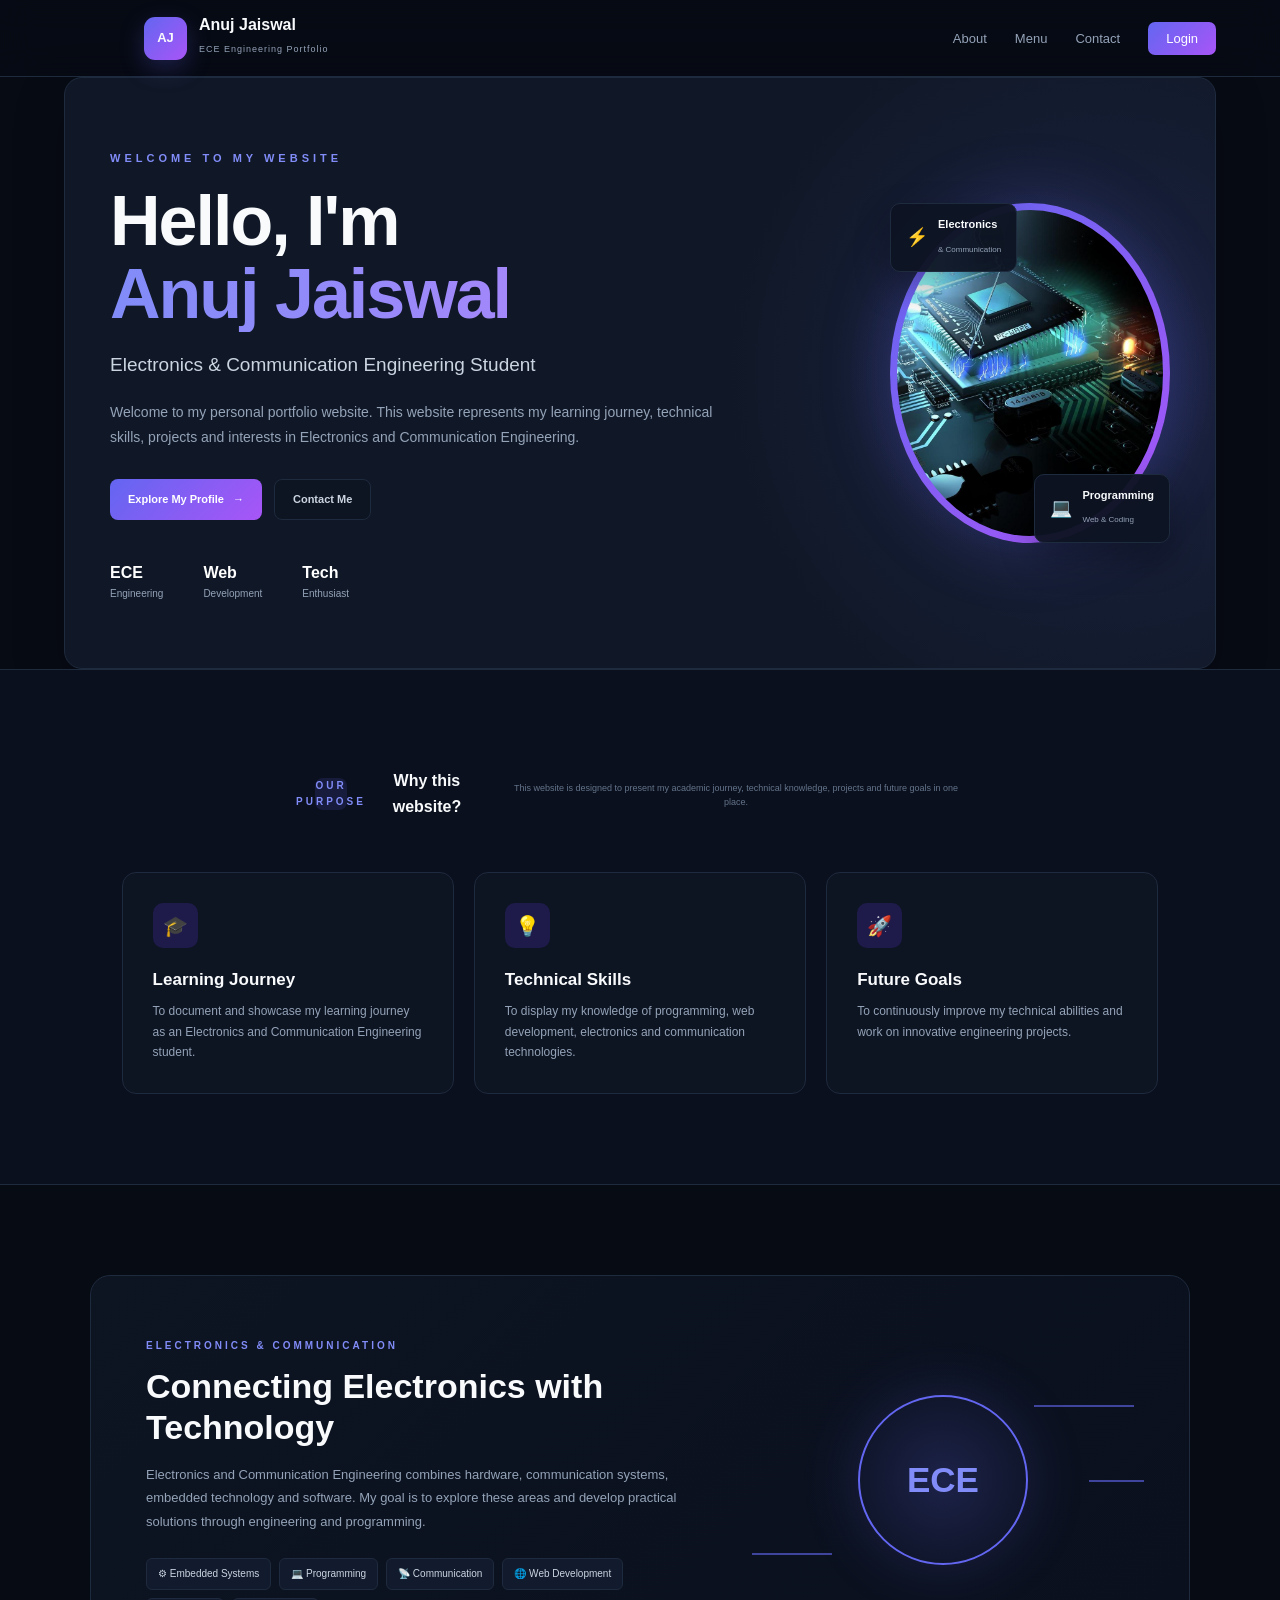
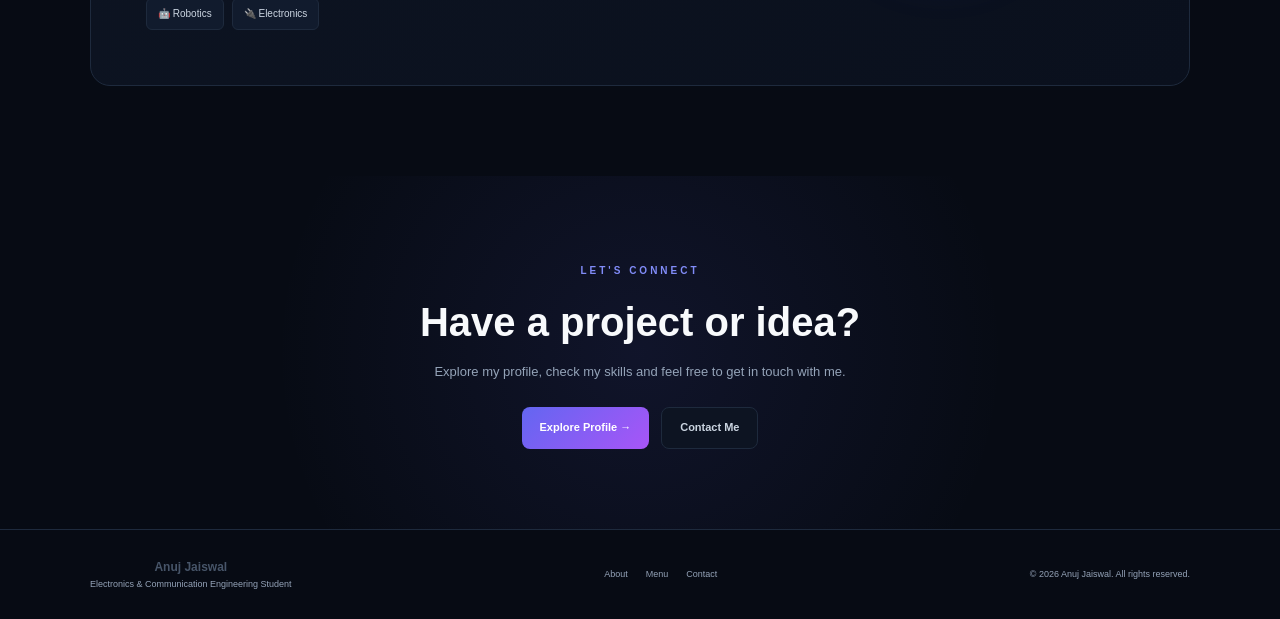
==== index.html @ 1e44d14d "adding all files" ====
<!doctype html>
<html lang="en">
  <head>
    <meta charset="UTF-8" />

    <meta name="viewport" content="width=device-width, initial-scale=1.0" />

    <meta
      name="description"
      content="Anuj Jaiswal - ECE Engineering Portfolio"
    />

    <title>Project 1 | Anuj Jaiswal</title>

    <link rel="stylesheet" href="style.css" />
  </head>

  <body>
    <!-- ================= NAVBAR ================= -->

    <header class="Header">
      <nav class="navbar">
        <!-- Website Logo -->

        <div class="brand">
          <div class="brand-logo">AJ</div>

          <div>
            <h1>Anuj Jaiswal</h1>

            <span> ECE Engineering Portfolio </span>
          </div>
        </div>

        <!-- Navigation -->

        <ul class="link">
          <li>
            <a href="about.html"> About </a>
          </li>

          <li>
            <a href="menu.html"> Menu </a>
          </li>

          <li>
            <a href="contact.html"> Contact </a>
          </li>

          <li>
            <a href="login.html" class="login-button"> Login </a>
          </li>
        </ul>

        <!-- Mobile Menu -->

        <button class="menu-toggle" id="menuToggle">☰</button>
      </nav>
    </header>

    <!-- ================= HERO SECTION ================= -->

    <main>
      <section class="hero">
        <!-- LEFT CONTENT -->

        <div class="hero-content">
          <span class="welcome"> WELCOME TO MY WEBSITE </span>

          <h2>
            Hello, I'm
            <span>Anuj Jaiswal</span>
          </h2>

          <h3>Electronics & Communication Engineering Student</h3>

          <p>
            Welcome to my personal portfolio website. This website represents my
            learning journey, technical skills, projects and interests in
            Electronics and Communication Engineering.
          </p>

          <div class="hero-buttons">
            <a href="about.html" class="primary-btn">
              Explore My Profile
              <span>→</span>
            </a>

            <a href="contact.html" class="secondary-btn"> Contact Me </a>
          </div>

          <!-- Quick Information -->

          <div class="quick-info">
            <div>
              <strong> ECE </strong>

              <span> Engineering </span>
            </div>

            <div>
              <strong> Web </strong>

              <span> Development </span>
            </div>

            <div>
              <strong> Tech </strong>

              <span> Enthusiast </span>
            </div>
          </div>
        </div>

        <!-- RIGHT IMAGE -->

        <div class="hero-image-area">
          <div class="circle-bg"></div>

          <div class="image-circle">
            <!--
                        Put your ECE image in the same folder
                        and name it:

                        ece.jpg

                        You can replace this image later.
                    -->

            <img
              src="im3.jpg"
              alt="Electronics and Communication Engineering"
            />
          </div>

          <!-- Floating ECE Card -->

          <div class="floating-card card-one">
            <span class="floating-icon"> ⚡ </span>

            <div>
              <strong> Electronics </strong>

              <small> & Communication </small>
            </div>
          </div>

          <div class="floating-card card-two">
            <span class="floating-icon"> 💻 </span>

            <div>
              <strong> Programming </strong>

              <small> Web & Coding </small>
            </div>
          </div>
        </div>
      </section>

      <!-- ================= PURPOSE ================= -->

      <section class="purpose-section">
        <div class="section-title">
          <span> OUR PURPOSE </span>

          <h2>Why this website?</h2>

          <p>
            This website is designed to present my academic journey, technical
            knowledge, projects and future goals in one place.
          </p>
        </div>

        <div class="purpose-grid">
          <div class="purpose-card">
            <div class="purpose-icon">🎓</div>

            <h3>Learning Journey</h3>

            <p>
              To document and showcase my learning journey as an Electronics and
              Communication Engineering student.
            </p>
          </div>

          <div class="purpose-card">
            <div class="purpose-icon">💡</div>

            <h3>Technical Skills</h3>

            <p>
              To display my knowledge of programming, web development,
              electronics and communication technologies.
            </p>
          </div>

          <div class="purpose-card">
            <div class="purpose-icon">🚀</div>

            <h3>Future Goals</h3>

            <p>
              To continuously improve my technical abilities and work on
              innovative engineering projects.
            </p>
          </div>
        </div>
      </section>

      <!-- ================= ECE SECTION ================= -->

      <section class="ece-section">
        <div class="ece-content">
          <span> ELECTRONICS & COMMUNICATION </span>

          <h2>Connecting Electronics with Technology</h2>

          <p>
            Electronics and Communication Engineering combines hardware,
            communication systems, embedded technology and software. My goal is
            to explore these areas and develop practical solutions through
            engineering and programming.
          </p>

          <div class="technology-list">
            <span> ⚙ Embedded Systems </span>

            <span> 💻 Programming </span>

            <span> 📡 Communication </span>

            <span> 🌐 Web Development </span>

            <span> 🤖 Robotics </span>

            <span> 🔌 Electronics </span>
          </div>
        </div>

        <div class="ece-box">
          <div class="circuit-circle">
            <span> ECE </span>
          </div>

          <div class="circuit-line line-one"></div>
          <div class="circuit-line line-two"></div>
          <div class="circuit-line line-three"></div>
        </div>
      </section>

      <!-- ================= CTA ================= -->

      <section class="cta">
        <span> LET'S CONNECT </span>

        <h2>Have a project or idea?</h2>

        <p>
          Explore my profile, check my skills and feel free to get in touch with
          me.
        </p>

        <div class="cta-buttons">
          <a href="menu.html" class="primary-btn"> Explore Profile → </a>

          <a href="contact.html" class="secondary-btn"> Contact Me </a>
        </div>
      </section>
    </main>

    <!-- ================= FOOTER ================= -->

    <footer>
      <div class="footer-content">
        <div>
          <strong> Anuj Jaiswal </strong>

          <p>Electronics & Communication Engineering Student</p>
        </div>

        <div class="footer-links">
          <a href="about.html"> About </a>

          <a href="menu.html"> Menu </a>

          <a href="contact.html"> Contact </a>
        </div>

        <p class="copyright">© 2026 Anuj Jaiswal. All rights reserved.</p>
      </div>
    </footer>

    <!-- JavaScriptgi7-->

    <script src="script.js"></script>
  </body>
</html>
---- style.css ----
/* =========================================
   RESET
========================================= */

* {
    margin: 0;
    padding: 0;
    box-sizing: border-box;
}


html {
    scroll-behavior: smooth;
}


body {

    font-family:
        "Segoe UI",
        Arial,
        sans-serif;

    background: #070b14;

    color: #f8fafc;

    line-height: 1.6;
}


/* =========================================
   VARIABLES
========================================= */

:root {

    --bg: #070b14;

    --surface: #0d1422;

    --surface-light: #111b2d;

    --border: #1e2a3d;

    --primary: #6366f1;

    --primary-light: #818cf8;

    --purple: #a855f7;

    --text: #f8fafc;

    --muted: #94a3b8;

}


/* =========================================
   NAVBAR
========================================= */

.Header {

    position: sticky;

    top: 0;

    z-index: 1000;

    background:
        rgba(7, 11, 20, 0.9);

    backdrop-filter: blur(15px);

    border-bottom:
        1px solid var(--border);
}


.navbar {

    width: min(1200px, 90%);

    height: 78px;

    margin: auto;

    display: flex;

    align-items: center;

    justify-content: space-between;
}


/* Brand */

.brand {

    display: flex;

    align-items: center;

    gap: 12px;
}


.brand-logo {

    width: 45px;

    height: 45px;

    display: flex;

    align-items: center;

    justify-content: center;

    border-radius: 12px;

    background:
        linear-gradient(
            135deg,
            var(--primary),
            var(--purple)
        );

    font-weight: 800;

    font-size: 14px;

    box-shadow:
        0 8px 25px
        rgba(99, 102, 241, 0.25);
}


.brand h1 {

    font-size: 17px;

    line-height: 1.2;
}


.brand span {

    color: var(--muted);

    font-size: 9px;

    letter-spacing: 1px;
}


/* Navigation */

.link {

    list-style: none;

    display: flex;

    align-items: center;

    gap: 28px;
}


.link a {

    text-decoration: none;

    color: var(--muted);

    font-size: 13px;

    transition: 0.25s;
}


.link a:hover {

    color: white;
}


.login-button {

    padding: 9px 18px;

    border-radius: 7px;

    color: white !important;

    background:
        linear-gradient(
            135deg,
            var(--primary),
            var(--purple)
        );
}


/* Mobile menu */

.menu-toggle {

    display: none;

    border: none;

    background: none;

    color: white;

    font-size: 25px;

    cursor: pointer;
}


/* =========================================
   HERO
========================================= */

.hero {

    width: min(1200px, 90%);

    min-height: 650px;

    margin: auto;

    display: grid;

    grid-template-columns: 1.1fr 0.9fr;

    align-items: center;

    gap: 50px;
}


.welcome {

    color: var(--primary-light);

    font-size: 11px;

    letter-spacing: 4px;

    font-weight: 700;
}


.hero h2 {

    margin-top: 15px;

    font-size:
        clamp(42px, 6vw, 70px);

    line-height: 1.05;

    letter-spacing: -2px;
}


.hero h2 span {

    display: block;

    background:
        linear-gradient(
            90deg,
            #818cf8,
            #c084fc
        );

    -webkit-background-clip: text;

    background-clip: text;

    color: transparent;
}


.hero h3 {

    margin-top: 18px;

    color: #cbd5e1;

    font-size: 19px;

    font-weight: 500;
}


.hero-content > p {

    max-width: 620px;

    margin-top: 20px;

    color: var(--muted);

    font-size: 14px;

    line-height: 1.8;
}


/* =========================================
   BUTTONS
========================================= */

.hero-buttons,
.cta-buttons {

    display: flex;

    gap: 12px;

    margin-top: 30px;
}


.primary-btn,
.secondary-btn {

    display: inline-flex;

    align-items: center;

    justify-content: center;

    gap: 10px;

    padding: 12px 20px;

    border-radius: 8px;

    text-decoration: none;

    font-size: 12px;

    font-weight: 700;

    transition: 0.25s;
}


.primary-btn {

    color: white;

    background:
        linear-gradient(
            135deg,
            var(--primary),
            var(--purple)
        );
}


.primary-btn:hover {

    transform: translateY(-3px);

    box-shadow:
        0 12px 30px
        rgba(99, 102, 241, 0.25);
}


.secondary-btn {

    color: #cbd5e1;

    border:
        1px solid var(--border);

    background: var(--surface);
}


.secondary-btn:hover {

    border-color: var(--primary);

    color: white;

    transform: translateY(-3px);
}


/* =========================================
   QUICK INFO
========================================= */

.quick-info {

    display: flex;

    gap: 40px;

    margin-top: 40px;
}


.quick-info div {

    display: flex;

    flex-direction: column;
}


.quick-info strong {

    color: white;

    font-size: 16px;
}


.quick-info span {

    color: var(--muted);

    font-size: 10px;
}


/* =========================================
   HERO IMAGE
========================================= */

.hero-image-area {

    position: relative;

    height: 500px;

    display: flex;

    justify-content: center;

    align-items: center;
}


.circle-bg {

    position: absolute;

    width: 400px;

    height: 400px;

    border-radius: 50%;

    background:
        radial-gradient(
            circle,
            rgba(99, 102, 241, 0.25),
            transparent 65%
        );
}


.image-circle {

    width: 340px;

    height: 340px;

    border-radius: 50%;

    overflow: hidden;

    position: relative;

    z-index: 2;

    padding: 7px;

    background:
        linear-gradient(
            135deg,
            var(--primary),
            var(--purple)
        );

    box-shadow:
        0 0 70px
        rgba(99, 102, 241, 0.25);
}


.image-circle img {

    width: 100%;

    height: 100%;

    object-fit: cover;

    border-radius: 50%;

    display: block;

    background: #111827;
}


/* =========================================
   FLOATING CARDS
========================================= */

.floating-card {

    position: absolute;

    z-index: 5;

    display: flex;

    align-items: center;

    gap: 10px;

    padding: 12px 15px;

    border-radius: 10px;

    background:
        rgba(13, 20, 34, 0.95);

    border:
        1px solid var(--border);

    box-shadow:
        0 15px 35px
        rgba(0, 0, 0, 0.3);
}


.floating-icon {

    font-size: 18px;
}


.floating-card strong {

    display: block;

    font-size: 11px;
}


.floating-card small {

    color: var(--muted);

    font-size: 8px;
}


.card-one {

    top: 80px;

    left: 0;
}


.card-two {

    bottom: 80px;

    right: 0;
}


/* =========================================
   PURPOSE
========================================= */

.purpose-section {

    padding: 90px 5%;

    background:
        #0a101d;

    border-top:
        1px solid var(--border);

    border-bottom:
        1px solid var(--border);
}


.section-title {

    text-align: center;

    max-width: 650px;

    margin: auto;
}


.section-title > span {

    color: var(--primary-light);

    font-size: 10px;

    font-weight: 700;

    letter-spacing: 3px;
}


.section-title h2 {

    font-size: 36px;

    margin: 8px 0;
}


.section-title p {

    color: var(--muted);

    font-size: 13px;
}


.purpose-grid {

    width: min(1100px, 90%);

    margin: 45px auto 0;

    display: grid;

    grid-template-columns:
        repeat(3, 1fr);

    gap: 20px;
}


.purpose-card {

    padding: 30px;

    border:
        1px solid var(--border);

    border-radius: 14px;

    background: var(--surface);

    transition: 0.3s;
}


.purpose-card:hover {

    transform: translateY(-6px);

    border-color:
        rgba(99, 102, 241, 0.6);
}


.purpose-icon {

    width: 45px;

    height: 45px;

    display: flex;

    align-items: center;

    justify-content: center;

    border-radius: 10px;

    background: #1e1b4b;

    font-size: 20px;

    margin-bottom: 18px;
}


.purpose-card h3 {

    font-size: 17px;

    margin-bottom: 8px;
}


.purpose-card p {

    color: var(--muted);

    font-size: 12px;

    line-height: 1.7;
}


/* =========================================
   ECE SECTION
========================================= */

.ece-section {

    width: min(1100px, 90%);

    margin: 90px auto;

    padding: 55px;

    border:
        1px solid var(--border);

    border-radius: 20px;

    display: grid;

    grid-template-columns:
        1fr 0.7fr;

    align-items: center;

    gap: 60px;

    background:
        linear-gradient(
            135deg,
            #0d1422,
            #0a101d
        );
}


.ece-content > span {

    color: var(--primary-light);

    font-size: 10px;

    font-weight: 700;

    letter-spacing: 3px;
}


.ece-content h2 {

    margin: 10px 0 15px;

    font-size: 34px;

    line-height: 1.2;
}


.ece-content p {

    color: var(--muted);

    font-size: 13px;

    line-height: 1.8;
}


.technology-list {

    display: flex;

    flex-wrap: wrap;

    gap: 8px;

    margin-top: 25px;
}


.technology-list span {

    padding: 7px 11px;

    border-radius: 6px;

    background: #111b2d;

    border:
        1px solid var(--border);

    color: #cbd5e1;

    font-size: 10px;
}


/* ECE circuit */

.ece-box {

    height: 280px;

    position: relative;

    display: flex;

    justify-content: center;

    align-items: center;
}


.circuit-circle {

    width: 170px;

    height: 170px;

    border-radius: 50%;

    display: flex;

    align-items: center;

    justify-content: center;

    border:
        2px solid var(--primary);

    background:
        radial-gradient(
            circle,
            rgba(99, 102, 241, 0.2),
            #0b1120
        );

    box-shadow:
        0 0 60px
        rgba(99, 102, 241, 0.2);

    font-size: 35px;

    font-weight: 800;

    color: var(--primary-light);
}


.circuit-line {

    position: absolute;

    height: 2px;

    background: var(--primary);

    opacity: 0.6;
}


.line-one {

    width: 100px;

    top: 65px;

    right: 0;
}


.line-two {

    width: 80px;

    bottom: 65px;

    left: 0;
}


.line-three {

    width: 55px;

    top: 50%;

    right: -10px;
}


/* =========================================
   CTA
========================================= */

.cta {

    text-align: center;

    padding: 80px 20px;

    background:
        radial-gradient(
            circle,
            rgba(99, 102, 241, 0.1),
            transparent 55%
        );
}


.cta > span {

    color: var(--primary-light);

    font-size: 10px;

    letter-spacing: 3px;

    font-weight: 700;
}


.cta h2 {

    font-size: 40px;

    margin: 8px 0;
}


.cta p {

    color: var(--muted);

    font-size: 13px;
}


.cta-buttons {

    justify-content: center;
}


/* =========================================
   FOOTER
========================================= */

footer {

    border-top:
        1px solid var(--border);

    padding: 30px 0;
}


.footer-content {

    width: min(1200px, 90%);

    margin: auto;

    display: flex;

    justify-content: space-between;

    align-items: center;

    gap: 20px;
}


.footer-content strong {

    font-size: 13px;
}


.footer-content p {

    color: var(--muted);

    font-size: 9px;
}


.footer-links {

    display: flex;

    gap: 18px;
}


.footer-links a {

    color: var(--muted);

    text-decoration: none;

    font-size: 10px;
}


.footer-links a:hover {

    color: white;
}


.copyright {

    text-align: right;
}


/* =========================================
   RESPONSIVE
========================================= */

@media (max-width: 850px) {

    .link {

        display: none;

        position: absolute;

        top: 78px;

        left: 0;

        width: 100%;

        padding: 25px;

        flex-direction: column;

        background: #0b1120;

        border-bottom:
            1px solid var(--border);
    }


    .link.show {

        display: flex;
    }


    .menu-toggle {

        display: block;
    }


    .hero {

        grid-template-columns: 1fr;

        padding: 70px 0;

        text-align: center;
    }


    .hero-content > p {

        margin-left: auto;

        margin-right: auto;
    }


    .hero-buttons,
    .quick-info {

        justify-content: center;
    }


    .hero-image-area {

        height: 400px;
    }


    .purpose-grid {

        grid-template-columns: 1fr;
    }


    .ece-section {

        grid-template-columns: 1fr;

        padding: 35px;

        text-align: center;
    }


    .technology-list {

        justify-content: center;
    }


    .footer-content {

        flex-direction: column;

        text-align: center;
    }


    .copyright {

        text-align: center;
    }

}


@media (max-width: 500px) {

    .navbar {

        width: 92%;
    }


    .brand-text {

        display: none;
    }


    .hero h2 {

        font-size: 42px;
    }


    .hero h3 {

        font-size: 16px;
    }


    .hero-buttons {

        flex-direction: column;
    }


    .quick-info {

        gap: 20px;
    }


    .image-circle {

        width: 280px;

        height: 280px;
    }


    .circle-bg {

        width: 320px;

        height: 320px;
    }


    .floating-card {

        transform: scale(0.85);
    }


    .card-one {

        left: -10px;
    }


    .card-two {

        right: -10px;
    }


    .ece-section {

        padding: 25px;
    }


    .ece-content h2 {

        font-size: 28px;
    }


    .cta h2 {

        font-size: 30px;
    }

}



/* =====================================================
   ECE PROFESSIONAL LOGIN PAGE
===================================================== */


/* =====================================================
   RESET
===================================================== */

* {
    margin: 0;
    padding: 0;
    box-sizing: border-box;
}


/* =====================================================
   BODY
===================================================== */

body {

    font-family:
        "Segoe UI",
        Arial,
        sans-serif;

    min-height: 100vh;

    overflow: hidden;

    color: white;

    background:
        radial-gradient(
            circle at 15% 20%,
            rgba(0, 217, 255, 0.13),
            transparent 30%
        ),

        radial-gradient(
            circle at 85% 80%,
            rgba(99, 102, 241, 0.15),
            transparent 35%
        ),

        #050914;

}


/* =====================================================
   BACK BUTTON
===================================================== */

.back-btn {

    position: fixed;

    top: 25px;
    left: 25px;

    z-index: 9999;

    display: flex;

    align-items: center;

    gap: 8px;

    padding: 10px 16px;

    border:
        1px solid
        rgba(99, 102, 241, 0.4);

    border-radius: 10px;

    background:
        rgba(10, 17, 31, 0.88);

    backdrop-filter:
        blur(12px);

    color: #cbd5e1;

    font-size: 13px;

    font-weight: 600;

    cursor: pointer;

    box-shadow:
        0 8px 25px
        rgba(0, 0, 0, 0.3);

    transition:
        0.3s ease;

}


.back-arrow {

    font-size: 21px;

    line-height: 1;

}


.back-btn:hover {

    color: white;

    background:
        linear-gradient(
            135deg,
            #4f46e5,
            #7c3aed
        );

    border-color:
        #818cf8;

    transform:
        translateX(-4px);

    box-shadow:
        0 10px 30px
        rgba(99, 102, 241, 0.4);

}


.back-btn:active {

    transform:
        translateX(-4px)
        scale(0.94);

}


/* =====================================================
   CIRCUIT BACKGROUND
===================================================== */

.circuit {

    position: absolute;

    height: 2px;

    background:
        linear-gradient(
            90deg,
            transparent,
            #00d9ff,
            transparent
        );

    opacity: 0.45;

    animation:
        circuitGlow 3s
        infinite ease-in-out;

}


.circuit::after {

    content: "";

    position: absolute;

    width: 8px;
    height: 8px;

    right: 0;
    top: -3px;

    border-radius: 50%;

    background: #00eaff;

    box-shadow:
        0 0 10px #00eaff,
        0 0 25px #00eaff;

}


.circuit-1 {

    width: 350px;

    top: 20%;

    left: -50px;

    transform:
        rotate(20deg);

}


.circuit-2 {

    width: 300px;

    right: -40px;

    top: 30%;

    transform:
        rotate(-25deg);

}


.circuit-3 {

    width: 400px;

    bottom: 15%;

    left: -80px;

    transform:
        rotate(-15deg);

}


.circuit-4 {

    width: 250px;

    right: 5%;

    bottom: 18%;

    transform:
        rotate(25deg);

}


@keyframes circuitGlow {

    0%,
    100% {
        opacity: 0.2;
    }

    50% {
        opacity: 0.8;
    }

}


/* =====================================================
   ELECTRONIC NODES
===================================================== */

.node {

    position: absolute;

    width: 9px;
    height: 9px;

    border-radius: 50%;

    background: #00eaff;

    box-shadow:
        0 0 10px #00eaff,
        0 0 30px
        rgba(0, 234, 255, 0.7);

    animation:
        pulse 2s
        infinite alternate;

}


.node-1 {
    top: 15%;
    left: 18%;
}

.node-2 {
    top: 25%;
    right: 15%;
}

.node-3 {
    bottom: 20%;
    left: 12%;
}

.node-4 {
    bottom: 12%;
    right: 20%;
}

.node-5 {
    top: 70%;
    right: 8%;
}


@keyframes pulse {

    from {

        transform:
            scale(0.7);

        opacity: 0.4;

    }

    to {

        transform:
            scale(1.3);

        opacity: 1;

    }

}


/* =====================================================
   ELECTRONIC CHIPS
===================================================== */

.chip {

    position: absolute;

    display: flex;

    align-items: center;

    justify-content: center;

    width: 65px;
    height: 65px;

    border:
        1px solid #1d4ed8;

    background:
        linear-gradient(
            135deg,
            #111827,
            #172554
        );

    color: #60a5fa;

    font-size: 11px;

    font-weight: bold;

    border-radius: 8px;

    box-shadow:
        0 0 20px
        rgba(37, 99, 235, 0.25);

    animation:
        floatChip 5s
        infinite ease-in-out;

}


.chip::before {

    content: "";

    position: absolute;

    width: 80px;
    height: 80px;

    border:
        1px dashed
        rgba(0, 234, 255, 0.3);

    border-radius: 10px;

}


.chip-1 {

    top: 12%;
    right: 12%;

}


.chip-2 {

    bottom: 13%;
    left: 12%;

}


.chip-3 {

    top: 70%;
    left: 7%;

}


@keyframes floatChip {

    0%,
    100% {

        transform:
            translateY(0)
            rotate(0deg);

    }

    50% {

        transform:
            translateY(-12px)
            rotate(3deg);

    }

}


/* =====================================================
   LOGIN CONTAINER
===================================================== */

.login-container {

    position: relative;

    z-index: 10;

    min-height: 100vh;

    display: flex;

    justify-content: center;

    align-items: center;

    padding: 20px;

}


/* =====================================================
   LOGIN BOX
===================================================== */

.login-box {

    width: 400px;

    padding: 40px;

    border-radius: 20px;

    background:
        rgba(10, 17, 31, 0.90);

    border:
        1px solid
        rgba(99, 102, 241, 0.35);

    backdrop-filter:
        blur(18px);

    box-shadow:

        0 25px 80px
        rgba(0, 0, 0, 0.55),

        0 0 50px
        rgba(99, 102, 241, 0.08);

    animation:
        loginAppear
        0.7s ease;

}


@keyframes loginAppear {

    from {

        opacity: 0;

        transform:
            translateY(25px)
            scale(0.97);

    }

    to {

        opacity: 1;

        transform:
            translateY(0)
            scale(1);

    }

}


/* =====================================================
   ELECTRONICS ICON
===================================================== */

.electronics-icon {

    width: 65px;
    height: 65px;

    margin:
        0 auto 15px;

    display: flex;

    align-items: center;

    justify-content: center;

    border-radius: 50%;

    background:
        linear-gradient(
            135deg,
            #1e3a8a,
            #4c1d95
        );

    border:
        2px solid #6366f1;

    box-shadow:
        0 0 30px
        rgba(99, 102, 241, 0.4);

    font-size: 28px;

    animation:
        iconPulse 3s
        infinite;

}


@keyframes iconPulse {

    0%,
    100% {

        box-shadow:
            0 0 20px
            rgba(99, 102, 241, 0.3);

    }

    50% {

        box-shadow:
            0 0 40px
            rgba(0, 217, 255, 0.4);

    }

}


/* =====================================================
   HEADING
===================================================== */

.login-box h1 {

    text-align: center;

    font-size: 29px;

    margin-bottom: 8px;

    background:
        linear-gradient(
            90deg,
            #ffffff,
            #93c5fd
        );

    color: transparent;

    background-clip: text;

    -webkit-background-clip: text;

}


.subtitle {

    text-align: center;

    color: #94a3b8;

    font-size: 11px;

    margin-bottom: 30px;

}


/* =====================================================
   INPUT GROUP
===================================================== */

.input-group {

    margin-bottom: 20px;

}


.input-group label {

    display: block;

    margin-bottom: 8px;

    color: #cbd5e1;

    font-size: 11px;

    font-weight: 600;

}


/* =====================================================
   INPUT BOX
===================================================== */

.input-box {

    position: relative;

    display: flex;

    align-items: center;

}


.input-icon {

    position: absolute;

    left: 13px;

    font-size: 15px;

    z-index: 2;

    opacity: 0.8;

}


input[type="email"],
input[type="password"] {

    width: 100%;

    padding:
        13px
        42px;

    background:
        #0b1220;

    border:
        1px solid
        #263449;

    border-radius: 9px;

    color: white;

    font-size: 13px;

    outline: none;

    transition:
        0.3s;

}


input::placeholder {

    color: #64748b;

}


input[type="email"]:focus,
input[type="password"]:focus {

    border-color:
        #6366f1;

    box-shadow:

        0 0 0 3px
        rgba(99, 102, 241, 0.1),

        0 0 15px
        rgba(99, 102, 241, 0.1);

}


/* =====================================================
   PASSWORD EYE BUTTON
===================================================== */

.eye-btn {

    position: absolute;

    right: 8px;

    top: 50%;

    transform:
        translateY(-50%);

    width: 35px;
    height: 35px;

    padding: 0;

    border: none;

    background: transparent;

    color: #94a3b8;

    cursor: pointer;

    display: flex;

    align-items: center;

    justify-content: center;

    font-size: 16px;

    transition: 0.2s;

}


.eye-btn:hover {

    color: #60a5fa;

    transform:
        translateY(-50%)
        scale(1.1);

}


/* =====================================================
   OPTIONS
===================================================== */

.options {

    display: flex;

    justify-content:
        space-between;

    align-items: center;

    margin-bottom: 25px;

    font-size: 10px;

}


.remember {

    display: flex;

    align-items: center;

    gap: 6px;

    color: #94a3b8;

}


.remember input {

    accent-color:
        #6366f1;

}


.options a {

    color: #818cf8;

    text-decoration: none;

}


.options a:hover {

    color: #a5b4fc;

}


/* =====================================================
   LOGIN BUTTON
===================================================== */

.login-btn {

    width: 100%;

    padding: 13px;

    border: none;

    border-radius: 9px;

    background:
        linear-gradient(
            135deg,
            #4f46e5,
            #7c3aed
        );

    color: white;

    font-size: 14px;

    font-weight: 700;

    cursor: pointer;

    transition:
        0.3s;

    box-shadow:
        0 8px 20px
        rgba(99, 102, 241, 0.25);

}


.login-btn:hover {

    transform:
        translateY(-2px);

    box-shadow:
        0 12px 30px
        rgba(99, 102, 241, 0.4);

}


.login-arrow {

    margin-left: 8px;

    transition: 0.3s;

}


.login-btn:hover
.login-arrow {

    margin-left: 14px;

}


/* =====================================================
   MESSAGE
===================================================== */

.message {

    text-align: center;

    min-height: 18px;

    margin-top: 15px;

    font-size: 10px;

}


/* =====================================================
   SIGNUP
===================================================== */

.signup {

    text-align: center;

    margin-top: 20px;

    color: #64748b;

    font-size: 10px;

}


.signup a {

    color: #818cf8;

    text-decoration: none;

    font-weight: 600;

}


.signup a:hover {

    text-decoration: underline;

}


/* =====================================================
   FOOTER
===================================================== */

.login-footer {

    display: flex;

    justify-content: center;

    align-items: center;

    gap: 8px;

    margin-top: 25px;

    padding-top: 18px;

    border-top:
        1px solid
        #1e293b;

}


.login-footer span {

    color: #00d9ff;

}


.login-footer p {

    color: #475569;

    font-size: 8px;

    letter-spacing: 1px;

}


/* =====================================================
   MOBILE
===================================================== */

@media (max-width: 500px) {

    body {

        overflow: auto;

    }


    .login-container {

        padding: 20px;

    }


    .login-box {

        width: 100%;

        padding: 30px 25px;

    }


    .chip {

        display: none;

    }


    .back-btn {

        top: 15px;

        left: 15px;

        width: 40px;
        height: 40px;

        padding: 0;

        justify-content: center;

    }


    .back-btn span:not(.back-arrow) {

        display: none;

    }

}




/* =========================================================
   STUDENT PORTFOLIO DASHBOARD
   PROFESSIONAL CSS
========================================================= */


/* =========================================================
   RESET & VARIABLES
========================================================= */

* {
    margin: 0;
    padding: 0;
    box-sizing: border-box;
}

:root {
    --bg: #070b14;
    --sidebar: #0b1120;
    --card: #101827;
    --card-light: #151f31;
    --border: #202d42;

    --primary: #6366f1;
    --primary-light: #818cf8;
    --purple: #a855f7;

    --text: #f8fafc;
    --muted: #94a3b8;

    --success: #22c55e;
    --warning: #f59e0b;
    --danger: #ef4444;

    --shadow: 0 20px 50px rgba(0, 0, 0, 0.25);
}


/* =========================================================
   BODY
========================================================= */

html {
    scroll-behavior: smooth;
}

body {
    font-family: "Segoe UI", Arial, sans-serif;

    background:
        radial-gradient(
            circle at 80% 10%,
            rgba(99, 102, 241, 0.10),
            transparent 30%
        ),
        var(--bg);

    color: var(--text);

    min-height: 100vh;
}


/* =========================================================
   DASHBOARD
========================================================= */

.dashboard {
    display: flex;
    min-height: 100vh;
}


/* =========================================================
   SIDEBAR
========================================================= */

.sidebar {
    width: 250px;
    height: 100vh;

    position: fixed;
    left: 0;
    top: 0;

    padding: 25px 16px;

    background:
        linear-gradient(
            180deg,
            #0b1120,
            #080d18
        );

    border-right: 1px solid var(--border);

    display: flex;
    flex-direction: column;

    z-index: 1000;
}


/* =========================================================
   LOGO
========================================================= */

.logo {
    display: flex;
    align-items: center;
    gap: 12px;

    padding: 5px 8px 28px;

    border-bottom: 1px solid var(--border);
}

.logo span {
    width: 42px;
    height: 42px;

    display: flex;
    align-items: center;
    justify-content: center;

    border-radius: 11px;

    background:
        linear-gradient(
            135deg,
            var(--primary),
            var(--purple)
        );

    font-size: 13px;
    font-weight: 800;

    box-shadow:
        0 8px 25px rgba(99, 102, 241, 0.25);
}

.logo h2 {
    font-size: 15px;
}


/* =========================================================
   SIDE PROFILE
========================================================= */

.side-profile {
    text-align: center;
    padding: 25px 0;
}

.profile-image {
    width: 72px;
    height: 72px;

    margin: auto;

    display: flex;
    align-items: center;
    justify-content: center;

    border-radius: 50%;

    background:
        linear-gradient(
            135deg,
            #1e293b,
            #312e81
        );

    border: 2px solid var(--primary);

    font-size: 30px;

    box-shadow:
        0 0 30px rgba(99, 102, 241, 0.25);
}

.side-profile h3 {
    margin-top: 10px;
    font-size: 14px;
}

.side-profile p {
    color: var(--muted);
    font-size: 10px;
}


/* =========================================================
   SIDEBAR MENU
========================================================= */

.sidebar nav {
    display: flex;
    flex-direction: column;
    gap: 6px;
}

.menu-btn {
    width: 100%;

    border: 1px solid transparent;
    background: transparent;

    color: var(--muted);

    padding: 12px 13px;

    border-radius: 9px;

    display: flex;
    align-items: center;

    gap: 12px;

    text-align: left;

    cursor: pointer;

    font-size: 11px;

    transition: 0.25s;
}

.menu-btn:hover {
    color: white;

    background:
        rgba(99, 102, 241, 0.08);
}

.menu-btn.active {
    color: white;

    background:
        linear-gradient(
            90deg,
            rgba(99, 102, 241, 0.20),
            rgba(168, 85, 247, 0.08)
        );

    border-color:
        rgba(99, 102, 241, 0.25);

    box-shadow:
        inset 3px 0 0 var(--primary);
}


/* =========================================================
   SIDEBAR BOTTOM
========================================================= */

.sidebar-bottom {
    margin-top: auto;

    text-align: center;

    padding-top: 20px;

    border-top: 1px solid var(--border);
}

.sidebar-bottom p {
    color: #64748b;
    font-size: 9px;
}


/* =========================================================
   MAIN CONTENT
========================================================= */

.main-content {
    margin-left: 250px;

    width: calc(100% - 250px);

    min-height: 100vh;

    padding: 0 40px 50px;
}


/* =========================================================
   TOP BAR
========================================================= */

.topbar {
    height: 90px;

    display: flex;

    align-items: center;

    justify-content: space-between;

    border-bottom: 1px solid var(--border);

    margin-bottom: 30px;
}

.topbar h2 {
    font-size: 20px;
}

.topbar p {
    color: var(--muted);

    font-size: 10px;

    margin-top: 2px;
}

.top-profile {
    padding: 10px 15px;

    border: 1px solid var(--border);

    border-radius: 9px;

    background:
        rgba(16, 24, 39, 0.7);

    font-size: 15px;

    cursor: pointer;

    transition: 0.2s;
}

.top-profile:hover {
    border-color: var(--primary);
}


/* =========================================================
   SECTIONS
========================================================= */

.section {
    display: none;

    animation:
        sectionIn 0.45s ease;
}

.section.active {
    display: block;
}

@keyframes sectionIn {

    from {
        opacity: 0;
        transform: translateY(15px);
    }

    to {
        opacity: 1;
        transform: translateY(0);
    }
}


/* =========================================================
   HERO
========================================================= */

.hero {
    min-height: 360px;

    display: grid;

    grid-template-columns:
        1fr 280px;

    align-items: center;

    gap: 40px;

    padding: 45px;

    border: 1px solid var(--border);

    border-radius: 18px;

    background:
        radial-gradient(
            circle at 90% 50%,
            rgba(99, 102, 241, 0.14),
            transparent 35%
        ),
        var(--card);

    box-shadow: var(--shadow);

    overflow: hidden;
}

.small-title {
    color: var(--primary-light);

    font-size: 9px;

    letter-spacing: 3px;

    font-weight: 700;
}

.hero h1 {
    font-size:
        clamp(32px, 5vw, 54px);

    line-height: 1.1;

    margin: 10px 0 15px;
}

.hero h1 span {
    background:
        linear-gradient(
            90deg,
            var(--primary-light),
            #c084fc
        );

    color: transparent;

    background-clip: text;

    -webkit-background-clip: text;
}

.hero-text > p:not(.small-title) {
    max-width: 650px;

    color: var(--muted);

    font-size: 12px;

    line-height: 1.8;
}


/* =========================================================
   HERO BUTTONS
========================================================= */

.buttons {
    display: flex;

    gap: 10px;

    margin-top: 25px;
}

.buttons button {
    border: 0;

    padding: 11px 18px;

    border-radius: 8px;

    background:
        linear-gradient(
            135deg,
            var(--primary),
            var(--purple)
        );

    color: white;

    font-weight: 600;

    font-size: 10px;

    cursor: pointer;

    transition: 0.25s;
}

.buttons button:hover {
    transform: translateY(-3px);

    box-shadow:
        0 12px 25px
        rgba(99, 102, 241, 0.25);
}

.buttons .outline {
    background: transparent;

    border: 1px solid var(--border);

    color: var(--muted);
}

.buttons .outline:hover {
    color: white;

    border-color: var(--primary);
}


/* =========================================================
   HERO IMAGE
========================================================= */

.hero-image {
    width: 220px;
    height: 220px;

    border-radius: 50%;

    display: flex;

    align-items: center;

    justify-content: center;

    margin: auto;

    font-size: 75px;

    background:
        radial-gradient(
            circle,
            #252d67,
            #111827
        );

    border: 2px solid var(--primary);

    box-shadow:
        0 0 70px
        rgba(99, 102, 241, 0.22);

    animation:
        floating 4s ease-in-out infinite;
}

@keyframes floating {

    0%,
    100% {
        transform: translateY(0);
    }

    50% {
        transform: translateY(-10px);
    }
}


/* =========================================================
   STATS
========================================================= */

.stats {
    display: grid;

    grid-template-columns:
        repeat(4, 1fr);

    gap: 15px;

    margin-top: 20px;
}

.stat-card {
    padding: 22px;

    border: 1px solid var(--border);

    border-radius: 13px;

    background: var(--card);

    transition: 0.3s;
}

.stat-card:hover {
    transform: translateY(-5px);

    border-color:
        rgba(99, 102, 241, 0.5);

    box-shadow: var(--shadow);
}

.stat-icon {
    font-size: 20px;
}

.stat-card h2 {
    font-size: 18px;

    margin-top: 10px;
}

.stat-card p {
    color: var(--muted);

    font-size: 9px;
}


/* =========================================================
   INFORMATION CARDS
========================================================= */

.info-grid {
    display: grid;

    grid-template-columns:
        1.4fr 1fr;

    gap: 18px;

    margin-top: 20px;
}

.info-card {
    padding: 27px;

    background: var(--card);

    border: 1px solid var(--border);

    border-radius: 13px;
}

.info-card h2 {
    font-size: 17px;

    margin-bottom: 12px;
}

.info-card p {
    color: var(--muted);

    font-size: 11px;

    line-height: 1.8;

    margin-bottom: 12px;
}

.interest-list {
    list-style: none;

    display: grid;

    grid-template-columns:
        1fr 1fr;

    gap: 10px;
}

.interest-list li {
    padding: 9px;

    border-radius: 7px;

    background: var(--card-light);

    color: #cbd5e1;

    font-size: 10px;
}


/* =========================================================
   SECTION HEADING
========================================================= */

.section-heading {
    margin-bottom: 30px;
}

.section-heading p {
    color: var(--primary-light);

    font-size: 9px;

    letter-spacing: 3px;

    font-weight: 700;
}

.section-heading h1 {
    font-size: 35px;

    margin-top: 5px;
}


/* =========================================================
   QUALIFICATION TIMELINE
========================================================= */

.timeline {
    position: relative;

    max-width: 900px;

    padding-left: 40px;
}

.timeline::before {
    content: "";

    position: absolute;

    left: 11px;

    top: 5px;

    bottom: 5px;

    width: 2px;

    background:
        linear-gradient(
            var(--primary),
            var(--purple)
        );
}

.timeline-item {
    position: relative;

    margin-bottom: 20px;
}

.timeline-icon {
    position: absolute;

    left: -40px;

    width: 24px;
    height: 24px;

    border-radius: 50%;

    display: flex;

    align-items: center;

    justify-content: center;

    background: var(--primary);

    font-size: 10px;

    box-shadow:
        0 0 15px
        rgba(99, 102, 241, 0.4);
}

.timeline-content {
    padding: 25px;

    border: 1px solid var(--border);

    border-radius: 13px;

    background: var(--card);

    transition: 0.3s;
}

.timeline-content:hover {
    transform: translateX(5px);

    border-color: var(--primary);
}

.timeline-content span {
    color: var(--primary-light);

    font-size: 8px;

    letter-spacing: 2px;
}

.timeline-content h2 {
    font-size: 16px;

    margin: 5px 0;
}

.timeline-content h3 {
    font-size: 11px;

    color: #cbd5e1;
}

.timeline-content p {
    color: var(--muted);

    font-size: 10px;

    margin-top: 8px;
}


/* =========================================================
   SKILLS
========================================================= */

.skills-container {
    display: grid;

    grid-template-columns:
        repeat(2, 1fr);

    gap: 15px;
}

.skill-card {
    padding: 23px;

    background: var(--card);

    border: 1px solid var(--border);

    border-radius: 12px;

    transition: 0.3s;
}

.skill-card:hover {
    transform: translateY(-4px);

    border-color:
        rgba(99, 102, 241, 0.5);
}

.skill-top {
    display: flex;

    justify-content: space-between;

    font-size: 11px;
}

.skill-top b {
    color: var(--primary-light);
}

.progress {
    height: 6px;

    background: #1e293b;

    border-radius: 10px;

    margin: 15px 0 9px;

    overflow: hidden;
}

.progress-bar {
    height: 100%;

    width: 0;

    border-radius: 10px;

    background:
        linear-gradient(
            90deg,
            var(--primary),
            var(--purple)
        );

    transition:
        width 1.3s ease;
}

.skill-card p {
    color: var(--muted);

    font-size: 9px;
}


/* =========================================================
   TOOLS
========================================================= */

.tools {
    margin-top: 25px;

    padding: 25px;

    border: 1px solid var(--border);

    border-radius: 13px;

    background: var(--card);
}

.tools h2 {
    font-size: 15px;

    margin-bottom: 15px;
}

.tool-list {
    display: flex;

    flex-wrap: wrap;

    gap: 8px;
}

.tool-list span {
    padding: 7px 12px;

    border-radius: 6px;

    background: var(--card-light);

    color: #cbd5e1;

    border: 1px solid var(--border);

    font-size: 9px;
}


/* =========================================================
   PROJECTS
========================================================= */

.project-grid {
    display: grid;

    grid-template-columns:
        repeat(2, 1fr);

    gap: 18px;
}

.project-card {
    padding: 27px;

    border: 1px solid var(--border);

    border-radius: 14px;

    background: var(--card);

    transition: 0.3s;

    position: relative;

    overflow: hidden;
}

.project-card::before {
    content: "";

    position: absolute;

    width: 100px;
    height: 100px;

    right: -50px;
    top: -50px;

    border-radius: 50%;

    background:
        rgba(99, 102, 241, 0.08);
}

.project-card:hover {
    transform: translateY(-6px);

    border-color: var(--primary);

    box-shadow: var(--shadow);
}

.project-icon {
    font-size: 25px;

    margin-bottom: 15px;
}

.project-card h2 {
    font-size: 16px;
}

.project-card p {
    color: var(--muted);

    font-size: 10px;

    line-height: 1.7;

    margin: 8px 0 15px;
}

.tags {
    display: flex;

    flex-wrap: wrap;

    gap: 6px;
}

.tags span {
    padding: 5px 8px;

    border-radius: 5px;

    background: #1e1b4b;

    color: var(--primary-light);

    font-size: 8px;
}


/* =========================================================
   PROFILE
========================================================= */

.profile-details {
    display: grid;

    grid-template-columns:
        280px 1fr;

    gap: 20px;
}

.profile-big {
    padding: 35px;

    text-align: center;

    border: 1px solid var(--border);

    border-radius: 14px;

    background: var(--card);
}

.big-avatar {
    width: 110px;
    height: 110px;

    margin: auto;

    border-radius: 50%;

    display: flex;

    align-items: center;

    justify-content: center;

    font-size: 50px;

    background:
        linear-gradient(
            135deg,
            #1e293b,
            #312e81
        );

    border: 2px solid var(--primary);
}

.profile-big h2 {
    margin-top: 15px;
}

.profile-big p {
    color: var(--muted);

    font-size: 10px;
}

.details {
    display: grid;

    grid-template-columns:
        1fr 1fr;

    gap: 12px;
}

.detail {
    padding: 20px;

    background: var(--card);

    border: 1px solid var(--border);

    border-radius: 11px;
}

.detail span {
    display: block;

    color: var(--muted);

    font-size: 9px;

    margin-bottom: 6px;
}

.detail b {
    font-size: 11px;

    color: #e2e8f0;
}


/* =========================================================
   SETTINGS
========================================================= */

.settings-box {
    max-width: 850px;

    background: var(--card);

    border: 1px solid var(--border);

    border-radius: 14px;

    padding: 10px 25px;
}

.setting-item {
    min-height: 90px;

    display: flex;

    align-items: center;

    justify-content: space-between;

    border-bottom: 1px solid var(--border);
}

.setting-item h3 {
    font-size: 12px;
}

.setting-item p {
    color: var(--muted);

    font-size: 9px;

    margin-top: 3px;
}


/* =========================================================
   SETTINGS SWITCH
========================================================= */

.switch {
    position: relative;

    width: 42px;
    height: 22px;
}

.switch input {
    display: none;
}

.slider {
    position: absolute;

    inset: 0;

    cursor: pointer;

    border-radius: 30px;

    background: #334155;

    transition: 0.3s;
}

.slider::before {
    content: "";

    position: absolute;

    width: 16px;
    height: 16px;

    left: 3px;
    top: 3px;

    border-radius: 50%;

    background: white;

    transition: 0.3s;
}

.switch input:checked + .slider {
    background: var(--primary);
}

.switch input:checked + .slider::before {
    transform: translateX(20px);
}


/* =========================================================
   SAVE SETTINGS BUTTON
========================================================= */

.save-btn {
    margin: 22px 0;

    padding: 10px 18px;

    border: none;

    border-radius: 7px;

    background:
        linear-gradient(
            135deg,
            var(--primary),
            var(--purple)
        );

    color: white;

    font-size: 10px;

    cursor: pointer;

    transition: 0.25s;
}

.save-btn:hover {
    transform: translateY(-2px);

    box-shadow:
        0 8px 20px
        rgba(99, 102, 241, 0.3);
}

#message {
    display: inline-block;

    margin-left: 10px;

    color: var(--success);

    font-size: 10px;
}


/* =========================================================
   BACK BUTTON - FIXED POSITION
========================================================= */

.back-btn {
    position: fixed;

    /*
       Sidebar width = 250px
       Button is placed just beside sidebar
    */
    left: 185px;
    top: 28px;

    width: 42px;
    height: 42px;

    display: flex;

    align-items: center;

    justify-content: center;

    border: 1px solid var(--border);

    border-radius: 10px;

    background:
        rgba(16, 24, 39, 0.95);

    backdrop-filter: blur(10px);

    color: white;

    font-size: 21px;

    font-weight: bold;

    cursor: pointer;

    z-index: 2000;

    box-shadow:
        0 8px 25px
        rgba(0, 0, 0, 0.30);

    transition:
        background 0.3s ease,
        border-color 0.3s ease,
        transform 0.3s ease,
        box-shadow 0.3s ease;
}


/* Back button hover */

.back-btn:hover {
    background: var(--primary);

    border-color:
        var(--primary-light);

    transform: translateX(-4px);

    box-shadow:
        0 10px 30px
        rgba(99, 102, 241, 0.35);
}


/* Back button click */

.back-btn:active {
    transform: scale(0.90);
}


/* =========================================================
   TABLET
========================================================= */

@media (max-width: 1000px) {

    .stats {
        grid-template-columns:
            repeat(2, 1fr);
    }

    .hero {
        grid-template-columns: 1fr;
    }

    .hero-image {
        width: 170px;
        height: 170px;

        font-size: 55px;
    }

    .info-grid {
        grid-template-columns: 1fr;
    }

    .profile-details {
        grid-template-columns: 1fr;
    }

    .back-btn {
        left: 265px;
        top: 22px;
    }
}


/* =========================================================
   MOBILE
========================================================= */

@media (max-width: 750px) {

    .sidebar {
        width: 70px;

        padding: 20px 10px;
    }

    .logo {
        justify-content: center;
    }

    .logo h2,
    .side-profile h3,
    .side-profile p,
    .menu-btn span,
    .sidebar-bottom {
        display: none;
    }

    .profile-image {
        width: 45px;
        height: 45px;

        font-size: 20px;
    }

    .menu-btn {
        justify-content: center;

        font-size: 17px;
    }

    .main-content {
        margin-left: 70px;

        width:
            calc(100% - 70px);

        padding:
            0 20px 40px;
    }

    /* Back button moves beside mobile sidebar */

    .back-btn {
        left: 82px;
        top: 18px;

        width: 38px;
        height: 38px;

        font-size: 19px;
    }

    .hero {
        padding: 30px;
    }

    .skills-container,
    .project-grid {
        grid-template-columns: 1fr;
    }

    .profile-details {
        grid-template-columns: 1fr;
    }

    .details {
        grid-template-columns: 1fr;
    }
}


/* =========================================================
   SMALL MOBILE
========================================================= */

@media (max-width: 500px) {

    .main-content {
        padding:
            0 12px 30px;
    }

    .topbar {
        height: 75px;
    }

    .topbar h2 {
        font-size: 16px;
    }

    .hero {
        padding: 25px;
    }

    .hero h1 {
        font-size: 34px;
    }

    .buttons {
        flex-direction: column;
    }

    .buttons button {
        width: 100%;
    }

    .stats {
        grid-template-columns: 1fr;
    }

    .interest-list {
        grid-template-columns: 1fr;
    }

    .section-heading h1 {
        font-size: 28px;
    }

    /* Final mobile back button position */

    .back-btn {
        left: 78px;
        top: 15px;

        width: 36px;
        height: 36px;

        font-size: 18px;
    }
}


/* =========================================
   RESET
========================================= */

* {
    margin: 0;
    padding: 0;
    box-sizing: border-box;
}


/* =========================================
   BODY
========================================= */

body {
    font-family:
        "Segoe UI",
        Arial,
        sans-serif;

    background:
        radial-gradient(
            circle at top left,
            #1e293b,
            #0b1120 45%
        );

    color: #e5e7eb;

    min-height: 100vh;
}


/* =========================================
   HEADER
========================================= */

.header {
    height: 85px;

    padding: 0 7%;

    display: flex;

    align-items: center;

    gap: 15px;

    border-bottom: 1px solid #1e293b;

    background: rgba(11, 17, 32, 0.85);
}


.logo {
    width: 48px;
    height: 48px;

    display: flex;

    justify-content: center;
    align-items: center;

    background:
        linear-gradient(
            135deg,
            #6366f1,
            #8b5cf6
        );

    border-radius: 12px;

    color: white;

    font-size: 17px;

    font-weight: 700;

    box-shadow:
        0 8px 25px rgba(99, 102, 241, 0.25);
}


.header h2 {
    color: white;

    font-size: 18px;
}


.header p {
    color: #64748b;

    font-size: 12px;

    margin-top: 3px;
}


/* =========================================
   MAIN CONTAINER
========================================= */

.contact-container {
    width: min(1200px, 90%);

    margin: 70px auto;

    display: grid;

    grid-template-columns:
        1fr 1fr;

    gap: 70px;

    align-items: start;
}


/* =========================================
   LEFT SECTION
========================================= */

.section-label {
    color: #818cf8;

    font-size: 12px;

    font-weight: 700;

    letter-spacing: 3px;

    margin-bottom: 18px;
}


.contact-info h1 {
    font-size: clamp(38px, 5vw, 60px);

    line-height: 1.05;

    color: white;

    margin-bottom: 25px;
}


.contact-info h1 span {
    display: block;

    background:
        linear-gradient(
            90deg,
            #818cf8,
            #c084fc
        );

    -webkit-background-clip: text;

    background-clip: text;

    color: transparent;
}


.intro {
    max-width: 540px;

    color: #94a3b8;

    line-height: 1.8;

    font-size: 15px;

    margin-bottom: 35px;
}


/* =========================================
   INFORMATION CARDS
========================================= */

.info-card {
    display: flex;

    align-items: center;

    gap: 18px;

    padding: 20px;

    margin-bottom: 14px;

    text-decoration: none;

    color: inherit;

    background:
        rgba(15, 23, 42, 0.7);

    border: 1px solid #263247;

    border-radius: 14px;

    transition:
        transform 0.25s ease,
        border-color 0.25s ease,
        background 0.25s ease;
}


.info-card:hover {
    transform: translateX(6px);

    border-color: #6366f1;

    background: #111b31;
}


.icon {
    min-width: 48px;

    width: 48px;

    height: 48px;

    display: flex;

    justify-content: center;

    align-items: center;

    border-radius: 12px;

    background: #1e1b4b;

    font-size: 20px;
}


.info-card > div:nth-child(2) {
    flex: 1;
}


.info-card span {
    color: #6366f1;

    font-size: 10px;

    font-weight: 700;

    letter-spacing: 2px;
}


.info-card h3 {
    color: #f8fafc;

    font-size: 15px;

    margin: 5px 0;
}


.info-card p {
    color: #64748b;

    font-size: 12px;

    line-height: 1.6;
}


.info-card strong {
    color: #64748b;

    font-size: 20px;

    transition: 0.2s;
}


.info-card:hover strong {
    color: #818cf8;

    transform: translateX(4px);
}


.info-card small {
    color: #475569;

    font-size: 9px;

    display: block;

    margin-top: 7px;
}


/* =========================================
   AVAILABILITY
========================================= */

.availability {
    display: flex;

    gap: 12px;

    align-items: flex-start;

    margin-top: 25px;

    padding: 17px;

    border-radius: 12px;

    background: #0f201a;

    border: 1px solid #14532d;
}


.online {
    width: 9px;

    height: 9px;

    background: #22c55e;

    border-radius: 50%;

    margin-top: 5px;

    box-shadow:
        0 0 10px #22c55e;
}


.availability strong {
    color: #86efac;

    font-size: 13px;
}


.availability p {
    color: #64748b;

    font-size: 11px;

    margin-top: 5px;

    line-height: 1.5;
}


/* =========================================
   FORM CONTAINER
========================================= */

.form-container {
    padding: 35px;

    background:
        rgba(15, 23, 42, 0.8);

    border: 1px solid #263247;

    border-radius: 20px;

    box-shadow:
        0 25px 60px rgba(0, 0, 0, 0.25);
}


.form-header {
    display: flex;

    gap: 15px;

    align-items: center;

    margin-bottom: 30px;
}


.form-icon {
    width: 48px;

    height: 48px;

    display: flex;

    align-items: center;

    justify-content: center;

    border-radius: 12px;

    background: #312e81;

    font-size: 20px;
}


.form-header h2 {
    color: white;

    font-size: 22px;
}


.form-header p {
    color: #64748b;

    font-size: 12px;

    margin-top: 5px;
}


/* =========================================
   INPUT GROUP
========================================= */

.input-group {
    margin-bottom: 20px;
}


.input-group label {
    display: block;

    color: #cbd5e1;

    font-size: 12px;

    font-weight: 600;

    margin-bottom: 8px;
}


.input-group input,
.input-group textarea {
    width: 100%;

    padding: 14px 15px;

    border: 1px solid #29364a;

    border-radius: 9px;

    background: #0b1120;

    color: white;

    outline: none;

    font-family: inherit;

    font-size: 13px;

    transition: 0.2s;
}


.input-group textarea {
    resize: vertical;

    min-height: 130px;
}


.input-group input::placeholder,
.input-group textarea::placeholder {
    color: #475569;
}


.input-group input:focus,
.input-group textarea:focus {
    border-color: #6366f1;

    box-shadow:
        0 0 0 3px rgba(99, 102, 241, 0.1);
}


/* Error input */

.input-error {
    border-color: #ef4444 !important;
}


/* =========================================
   MESSAGE COUNTER
========================================= */

.message-label {
    display: flex;

    justify-content: space-between;

    align-items: center;
}


.message-label label {
    margin-bottom: 8px;
}


#counter {
    color: #475569;

    font-size: 10px;

    margin-bottom: 8px;
}


/* =========================================
   ERROR MESSAGE
========================================= */

.error {
    display: block;

    min-height: 16px;

    color: #f87171;

    font-size: 11px;

    margin-top: 5px;
}


/* =========================================
   SUBMIT BUTTON
========================================= */

#submitButton {
    width: 100%;

    border: none;

    border-radius: 9px;

    padding: 14px;

    background:
        linear-gradient(
            135deg,
            #6366f1,
            #8b5cf6
        );

    color: white;

    font-size: 14px;

    font-weight: 700;

    cursor: pointer;

    display: flex;

    align-items: center;

    justify-content: center;

    gap: 10px;

    transition:
        transform 0.2s,
        box-shadow 0.2s,
        opacity 0.2s;
}


#submitButton:hover {
    transform: translateY(-2px);

    box-shadow:
        0 10px 25px rgba(99, 102, 241, 0.25);
}


#submitButton:active {
    transform: translateY(0);
}


#submitButton:disabled {
    cursor: not-allowed;

    opacity: 0.7;
}


/* =========================================
   SUCCESS MESSAGE
========================================= */

.success-message {
    display: none;

    align-items: center;

    gap: 12px;

    margin-top: 18px;

    padding: 15px;

    border-radius: 10px;

    background: #052e16;

    border: 1px solid #166534;
}


.success-message.show {
    display: flex;

    animation:
        slideIn 0.3s ease;
}


.success-message > span {
    width: 30px;

    height: 30px;

    display: flex;

    justify-content: center;

    align-items: center;

    border-radius: 50%;

    background: #166534;

    color: #86efac;
}


.success-message strong {
    color: #86efac;

    font-size: 13px;
}


.success-message p {
    color: #64748b;

    font-size: 11px;

    margin-top: 3px;
}


/* =========================================
   FOOTER
========================================= */

footer {
    text-align: center;

    padding: 25px;

    border-top: 1px solid #1e293b;

    color: #475569;

    font-size: 11px;
}


/* =========================================
   ANIMATION
========================================= */

@keyframes slideIn {

    from {
        opacity: 0;

        transform:
            translateY(-5px);
    }

    to {
        opacity: 1;

        transform:
            translateY(0);
    }
}


/* =========================================
   RESPONSIVE
========================================= */

@media (max-width: 850px) {

    .contact-container {
        grid-template-columns: 1fr;

        gap: 45px;

        margin-top: 45px;
    }

    .contact-info h1 {
        font-size: 42px;
    }

}


@media (max-width: 500px) {

    .header {
        padding: 0 5%;
    }

    .contact-container {
        width: 92%;
    }

    .form-container {
        padding: 22px;
    }

    .contact-info h1 {
        font-size: 36px;
    }

    .info-card {
        padding: 16px;
    }

}


/* ==========================================
   RESET
========================================== */

* {
    margin: 0;
    padding: 0;
    box-sizing: border-box;
}


/* ==========================================
   BODY
========================================== */

body {

    font-family:
        "Segoe UI",
        Arial,
        sans-serif;

    min-height: 100vh;

    color: #e2e8f0;

    background:
        radial-gradient(
            circle at 10% 20%,
            rgba(0, 217, 255, .12),
            transparent 30%
        ),

        radial-gradient(
            circle at 90% 80%,
            rgba(99, 102, 241, .15),
            transparent 35%
        ),

        #050914;

}


/* ==========================================
   BACK BUTTON
========================================== */

.back-btn {

    position: fixed;

    top: 20px;
    left: 20px;

    z-index: 1000;

    padding: 10px 16px;

    border:
        1px solid #334155;

    border-radius: 10px;

    color: #cbd5e1;

    background:
        rgba(15, 23, 42, .9);

    cursor: pointer;

    transition: .3s;

}


.back-btn:hover {

    background:
        linear-gradient(
            135deg,
            #4f46e5,
            #7c3aed
        );

    color: white;

    transform:
        translateX(-4px);

}


/* ==========================================
   CIRCUIT BACKGROUND
========================================== */

.circuit {

    position: fixed;

    width: 300px;

    height: 2px;

    background:
        linear-gradient(
            90deg,
            transparent,
            #00eaff,
            transparent
        );

    opacity: .5;

}


.circuit-1 {

    top: 20%;
    left: -50px;

    transform:
        rotate(20deg);

}


.circuit-2 {

    top: 45%;
    right: -60px;

    transform:
        rotate(-25deg);

}


.circuit-3 {

    bottom: 15%;
    left: -50px;

    transform:
        rotate(-15deg);

}


/* ==========================================
   ELECTRONIC NODES
========================================== */

.node {

    position: fixed;

    width: 8px;
    height: 8px;

    border-radius: 50%;

    background: #00eaff;

    box-shadow:
        0 0 12px #00eaff,
        0 0 30px #00eaff;

    animation:
        pulse 2s infinite alternate;

}


.node-1 {
    top: 15%;
    left: 15%;
}

.node-2 {
    top: 30%;
    right: 15%;
}

.node-3 {
    bottom: 15%;
    right: 20%;
}


@keyframes pulse {

    from {
        opacity: .3;
        transform: scale(.7);
    }

    to {
        opacity: 1;
        transform: scale(1.3);
    }

}


/* ==========================================
   CHIPS
========================================== */

.chip {

    position: fixed;

    display: flex;

    justify-content: center;
    align-items: center;

    width: 65px;
    height: 65px;

    border:
        1px solid #2563eb;

    border-radius: 8px;

    background: #111827;

    color: #60a5fa;

    font-size: 11px;

    font-weight: bold;

    box-shadow:
        0 0 25px
        rgba(37, 99, 235, .3);

}


.chip-1 {
    top: 12%;
    right: 10%;
}

.chip-2 {
    bottom: 15%;
    left: 10%;
}

.chip-3 {
    bottom: 30%;
    right: 5%;
}


/* ==========================================
   CONTAINER
========================================== */

.account-container {

    position: relative;

    z-index: 5;

    display: flex;

    justify-content: center;

    padding:
        90px 20px 50px;

}


/* ==========================================
   ACCOUNT BOX
========================================== */

.account-box {

    width: 760px;

    padding: 40px;

    border:
        1px solid
        rgba(99,102,241,.35);

    border-radius: 22px;

    background:
        rgba(8,15,29,.96);

    box-shadow:
        0 25px 80px
        rgba(0,0,0,.55);

    backdrop-filter:
        blur(20px);

}


/* ==========================================
   HEADER
========================================== */

.electronics-icon {

    width: 65px;
    height: 65px;

    margin:
        0 auto 15px;

    display: flex;

    justify-content: center;
    align-items: center;

    border-radius: 50%;

    background:
        linear-gradient(
            135deg,
            #1e3a8a,
            #4c1d95
        );

    border:
        2px solid #6366f1;

    font-size: 28px;

    box-shadow:
        0 0 30px
        rgba(99,102,241,.4);

}


.account-box > h1 {

    text-align: center;

    font-size: 30px;

}


.subtitle {

    text-align: center;

    color: #64748b;

    font-size: 12px;

    margin:
        8px 0 30px;

}


/* ==========================================
   PHOTO
========================================== */

.photo-section {

    display: flex;

    align-items: center;

    gap: 20px;

    padding: 20px;

    margin-bottom: 25px;

    border:
        1px solid #1e293b;

    border-radius: 14px;

    background:
        rgba(15,23,42,.5);

}


.profile-preview {

    width: 90px;
    height: 90px;

    flex-shrink: 0;

    display: flex;

    justify-content: center;
    align-items: center;

    overflow: hidden;

    border:
        2px solid #6366f1;

    border-radius: 50%;

    background: #111827;

    font-size: 35px;

}


.profile-preview img {

    width: 100%;
    height: 100%;

    display: none;

    object-fit: cover;

}


.photo-content h3 {

    font-size: 15px;

}


.photo-content p {

    margin:
        5px 0 10px;

    color: #64748b;

    font-size: 10px;

}


.upload-btn {

    display: inline-block;

    padding: 8px 13px;

    border-radius: 7px;

    background: #1e293b;

    border:
        1px solid #334155;

    color: #cbd5e1;

    font-size: 10px;

    cursor: pointer;

}


.upload-btn:hover {

    border-color: #6366f1;

    color: white;

}


/* ==========================================
   SECTIONS
========================================== */

.form-section {

    padding: 25px 0;

    border-top:
        1px solid #1e293b;

}


.section-title {

    display: flex;

    align-items: center;

    gap: 12px;

    margin-bottom: 20px;

}


.section-title > span {

    width: 32px;
    height: 32px;

    display: flex;

    justify-content: center;
    align-items: center;

    border-radius: 8px;

    background:
        rgba(99,102,241,.15);

    color: #818cf8;

    font-size: 10px;

    font-weight: bold;

}


.section-title h2 {

    font-size: 16px;

}


.section-title p {

    margin-top: 3px;

    color: #64748b;

    font-size: 9px;

}


/* ==========================================
   FORM GRID
========================================== */

.form-grid {

    display: grid;

    grid-template-columns:
        1fr 1fr;

    gap: 15px;

}


/* ==========================================
   INPUTS
========================================== */

.input-group {

    margin-bottom: 15px;

}


.input-group label {

    display: block;

    margin-bottom: 7px;

    color: #cbd5e1;

    font-size: 10px;

    font-weight: 600;

}


input,
select,
textarea {

    width: 100%;

    border:
        1px solid #263449;

    border-radius: 9px;

    outline: none;

    background: #0b1220;

    color: white;

    font-family: inherit;

    transition: .3s;

}


input,
select {

    height: 43px;

    padding: 0 13px;

}


textarea {

    min-height: 100px;

    padding: 12px;

    resize: vertical;

}


input:focus,
select:focus,
textarea:focus {

    border-color: #6366f1;

    box-shadow:
        0 0 0 3px
        rgba(99,102,241,.1);

}


/* ==========================================
   VERIFICATION ROW
========================================== */

.verification-row {

    display: grid;

    grid-template-columns:
        1fr 120px;

    gap: 10px;

    align-items: end;

}


.verify-btn {

    height: 43px;

    margin-bottom: 15px;

    border: none;

    border-radius: 8px;

    background:
        linear-gradient(
            135deg,
            #2563eb,
            #4f46e5
        );

    color: white;

    font-size: 10px;

    font-weight: 600;

    cursor: pointer;

}


.verify-btn:hover {

    transform:
        translateY(-1px);

    box-shadow:
        0 7px 20px
        rgba(37,99,235,.3);

}


.verify-btn.verified-btn {

    background:
        #15803d;

    cursor: default;

}


/* ==========================================
   VERIFIED
========================================== */

.verified {

    margin-top: -8px;

    margin-bottom: 12px;

    color: #22c55e;

    font-size: 9px;

}


.hidden {

    display: none !important;

}


/* ==========================================
   PASSWORD
========================================== */

.password-box {

    position: relative;

}


.password-box input {

    padding-right: 45px;

}


.password-box button {

    position: absolute;

    right: 7px;

    top: 5px;

    width: 33px;
    height: 33px;

    border: none;

    background: transparent;

    color: #94a3b8;

    cursor: pointer;

}


.strength {

    display: flex;

    align-items: center;

    gap: 10px;

    margin-top: 7px;

}


.strength-bar {

    width: 110px;
    height: 4px;

    overflow: hidden;

    border-radius: 5px;

    background: #1e293b;

}


.strength-bar span {

    display: block;

    width: 0%;

    height: 100%;

    transition: .3s;

}


#strengthText {

    color: #64748b;

    font-size: 8px;

}


/* ==========================================
   ADDRESS
========================================== */

.counter {

    text-align: right;

    color: #475569;

    font-size: 8px;

    margin-top: 4px;

}


/* ==========================================
   TERMS
========================================== */

.terms {

    display: flex;

    gap: 8px;

    margin:
        10px 0 20px;

    color: #94a3b8;

    font-size: 9px;

    line-height: 1.5;

}


.terms input {

    width: auto;

    height: auto;

    accent-color: #6366f1;

}


.terms a {

    color: #818cf8;

}


/* ==========================================
   CREATE BUTTON
========================================== */

.create-btn {

    width: 100%;

    padding: 14px;

    border: none;

    border-radius: 9px;

    background:
        linear-gradient(
            135deg,
            #4f46e5,
            #7c3aed
        );

    color: white;

    font-weight: 700;

    cursor: pointer;

    transition: .3s;

}


.create-btn:hover {

    transform:
        translateY(-2px);

    box-shadow:
        0 10px 30px
        rgba(99,102,241,.4);

}


.create-btn:disabled {

    opacity: .6;

    cursor: not-allowed;

}


/* ==========================================
   MESSAGE
========================================== */

.message {

    min-height: 18px;

    margin-top: 12px;

    text-align: center;

    font-size: 10px;

}


/* ==========================================
   LOGIN
========================================== */

.login-link {

    margin-top: 20px;

    text-align: center;

    color: #64748b;

    font-size: 10px;

}


.login-link a {

    color: #818cf8;

    text-decoration: none;

    font-weight: 600;

}


.footer {

    margin-top: 20px;

    padding-top: 18px;

    border-top:
        1px solid #1e293b;

    text-align: center;

    color: #475569;

    font-size: 8px;

    letter-spacing: 1px;

}


/* ==========================================
   OTP MODAL
========================================== */

.modal {

    position: fixed;

    inset: 0;

    z-index: 5000;

    display: flex;

    justify-content: center;
    align-items: center;

    padding: 20px;

    background:
        rgba(0,0,0,.75);

    backdrop-filter:
        blur(8px);

}


.otp-box {

    position: relative;

    width: 390px;

    padding: 35px 30px;

    border:
        1px solid
        rgba(99,102,241,.5);

    border-radius: 18px;

    background:
        #0b1220;

    box-shadow:
        0 25px 80px
        rgba(0,0,0,.7);

    text-align: center;

    animation:
        modalIn .3s ease;

}


@keyframes modalIn {

    from {

        opacity: 0;

        transform:
            scale(.9)
            translateY(20px);

    }

    to {

        opacity: 1;

        transform:
            scale(1)
            translateY(0);

    }

}


.close-btn {

    position: absolute;

    top: 12px;
    right: 15px;

    border: none;

    background: transparent;

    color: #64748b;

    font-size: 24px;

    cursor: pointer;

}


.otp-icon {

    width: 55px;
    height: 55px;

    margin:
        0 auto 15px;

    display: flex;

    justify-content: center;
    align-items: center;

    border-radius: 50%;

    background:
        rgba(99,102,241,.15);

    font-size: 24px;

}


.otp-box h2 {

    font-size: 22px;

}


.otp-box > p {

    margin:
        8px 0 20px;

    color: #64748b;

    font-size: 10px;

}


/* ==========================================
   OTP INPUTS
========================================== */

.otp-inputs {

    display: flex;

    justify-content: center;

    gap: 8px;

    margin-bottom: 15px;

}


.otp {

    width: 42px !important;
    height: 48px !important;

    padding: 0 !important;

    text-align: center;

    font-size: 20px;

    font-weight: bold;

    border:
        1px solid #334155;

}


.otp:focus {

    border-color:
        #6366f1;

}


/* ==========================================
   DEMO OTP
========================================== */

.demo-otp {

    color: #facc15 !important;

    font-size: 10px !important;

    margin: 10px !important;

}


/* ==========================================
   OTP BUTTON
========================================== */

.otp-submit {

    width: 100%;

    padding: 12px;

    border: none;

    border-radius: 8px;

    background:
        linear-gradient(
            135deg,
            #4f46e5,
            #7c3aed
        );

    color: white;

    font-weight: 600;

    cursor: pointer;

}


.otp-footer {

    margin-top: 15px;

    color: #64748b;

    font-size: 9px;

}


.otp-footer button {

    margin-left: 5px;

    border: none;

    background: transparent;

    color: #818cf8;

    cursor: pointer;

}


.otp-footer button:disabled {

    color: #475569;

    cursor: not-allowed;

}


.otp-message {

    min-height: 15px;

    margin-top: 10px;

    color: #ef4444 !important;

    font-size: 9px !important;

}


/* ==========================================
   RESPONSIVE
========================================== */

@media (max-width: 700px) {

    .account-box {

        width: 100%;

        padding: 28px 20px;

    }


    .form-grid {

        grid-template-columns: 1fr;

    }


    .verification-row {

        grid-template-columns: 1fr;

        gap: 0;

    }


    .verify-btn {

        width: 100%;

    }


    .chip {

        display: none;

    }

}


@media (max-width: 450px) {

    .back-btn {

        width: 40px;
        height: 40px;

        padding: 0;

        display: flex;

        justify-content: center;
        align-items: center;

    }


    .back-btn span {

        display: none;

    }


    .otp-inputs {

        gap: 5px;

    }


    .otp {

        width: 38px !important;

    }

}


/* =========================================
   RESET
========================================= */

* {
    margin: 0;
    padding: 0;
    box-sizing: border-box;
}


html {
    scroll-behavior: smooth;
}


body {

    font-family:
        "Segoe UI",
        Arial,
        sans-serif;

    background: #070b14;

    color: #f8fafc;

    line-height: 1.6;
}


/* =========================================
   VARIABLES
========================================= */

:root {

    --bg: #070b14;
    --surface: #0d1422;
    --surface2: #111b2d;
    --border: #1e2a3d;

    --primary: #6366f1;
    --primary-light: #818cf8;
    --purple: #a855f7;

    --text: #f8fafc;
    --muted: #94a3b8;

}


/* =========================================
   BACK BUTTON
========================================= */

.back-button {

    position: fixed;

    top: 18px;
    left: 18px;

    z-index: 2000;

    display: flex;

    align-items: center;

    gap: 7px;

    padding: 9px 14px;

    border: 1px solid var(--border);

    border-radius: 8px;

    background:
        rgba(13, 20, 34, 0.9);

    backdrop-filter: blur(10px);

    color: #cbd5e1;

    font-size: 11px;

    cursor: pointer;

    transition: 0.25s;
}


.back-button span:first-child {

    font-size: 18px;

    line-height: 1;
}


.back-button:hover {

    color: white;

    border-color: var(--primary);

    background: var(--primary);

    transform: translateX(-3px);

}


/* =========================================
   HEADER
========================================= */

.header {

    position: sticky;

    top: 0;

    z-index: 1000;

    background:
        rgba(7, 11, 20, 0.9);

    backdrop-filter: blur(15px);

    border-bottom:
        1px solid var(--border);
}


.navbar {

    width: min(1200px, 90%);

    height: 76px;

    margin: auto;

    display: flex;

    align-items: center;

    justify-content: space-between;
}


.brand {

    display: flex;

    align-items: center;

    gap: 12px;

    margin-left: 80px;
}


.brand-logo {

    width: 43px;

    height: 43px;

    border-radius: 11px;

    display: flex;

    align-items: center;

    justify-content: center;

    font-size: 13px;

    font-weight: 800;

    background:
        linear-gradient(
            135deg,
            var(--primary),
            var(--purple)
        );

    box-shadow:
        0 8px 25px
        rgba(99, 102, 241, .25);
}


.brand h1 {

    font-size: 16px;

    line-height: 1.1;
}


.brand small {

    color: var(--muted);

    font-size: 8px;

    letter-spacing: 1px;
}


.nav-links {

    list-style: none;

    display: flex;

    align-items: center;

    gap: 27px;
}


.nav-links a {

    color: var(--muted);

    text-decoration: none;

    font-size: 12px;

    transition: .2s;
}


.nav-links a:hover,
.nav-links a.active {

    color: var(--primary-light);
}


.login-link {

    padding: 8px 16px;

    border-radius: 7px;

    color: white !important;

    background:
        linear-gradient(
            135deg,
            var(--primary),
            var(--purple)
        );
}


.menu-toggle {

    display: none;

    border: none;

    background: none;

    color: white;

    font-size: 24px;

    cursor: pointer;
}


/* =========================================
   HERO
========================================= */

.about-hero {

    width: min(1200px, 90%);

    min-height: 650px;

    margin: auto;

    display: grid;

    grid-template-columns: 1fr .8fr;

    align-items: center;

    gap: 70px;
}


.section-label {

    color: var(--primary-light);

    font-size: 10px;

    letter-spacing: 3px;

    font-weight: 700;
}


.hero-text h2 {

    margin-top: 13px;

    font-size:
        clamp(40px, 5vw, 62px);

    line-height: 1.08;

    letter-spacing: -2px;
}


.hero-text h2 span {

    display: block;

    background:
        linear-gradient(
            90deg,
            #818cf8,
            #c084fc
        );

    color: transparent;

    background-clip: text;

    -webkit-background-clip: text;
}


.hero-text p {

    max-width: 650px;

    margin-top: 20px;

    color: var(--muted);

    font-size: 13px;

    line-height: 1.8;
}


.hero-buttons {

    display: flex;

    gap: 12px;

    margin-top: 28px;
}


.primary-btn,
.secondary-btn {

    display: inline-flex;

    align-items: center;

    justify-content: center;

    gap: 9px;

    padding: 11px 18px;

    border-radius: 8px;

    text-decoration: none;

    font-size: 11px;

    font-weight: 700;

    transition: .25s;
}


.primary-btn {

    color: white;

    background:
        linear-gradient(
            135deg,
            var(--primary),
            var(--purple)
        );
}


.primary-btn:hover {

    transform: translateY(-3px);

    box-shadow:
        0 12px 30px
        rgba(99, 102, 241, .25);
}


.secondary-btn {

    color: #cbd5e1;

    border:
        1px solid var(--border);

    background: var(--surface);
}


.secondary-btn:hover {

    color: white;

    border-color: var(--primary);

    transform: translateY(-3px);
}


/* =========================================
   ECE VISUAL
========================================= */

.about-visual {

    position: relative;

    height: 450px;

    display: flex;

    justify-content: center;

    align-items: center;
}


.visual-glow {

    position: absolute;

    width: 360px;

    height: 360px;

    border-radius: 50%;

    background:
        radial-gradient(
            circle,
            rgba(99, 102, 241, .2),
            transparent 65%
        );
}


.ece-circle {

    position: relative;

    width: 300px;

    height: 300px;

    border-radius: 50%;

    border:
        2px solid
        rgba(129, 140, 248, .8);

    background:
        radial-gradient(
            circle,
            #111b35,
            #090e1a
        );

    box-shadow:
        0 0 70px
        rgba(99, 102, 241, .25);
}


.chip {

    position: absolute;

    width: 120px;

    height: 120px;

    left: 90px;

    top: 90px;

    display: flex;

    align-items: center;

    justify-content: center;

    background:
        linear-gradient(
            135deg,
            #272e65,
            #11172e
        );

    border:
        2px solid var(--primary);

    border-radius: 15px;

    box-shadow:
        0 0 30px
        rgba(99, 102, 241, .3);
}


.chip span {

    font-size: 30px;

    font-weight: 900;

    color: var(--primary-light);
}


.circuit {

    position: absolute;

    height: 2px;

    background: var(--primary-light);

    opacity: .7;
}


.circuit::after {

    content: "";

    position: absolute;

    width: 8px;

    height: 8px;

    border-radius: 50%;

    background: var(--primary-light);

    top: -3px;

    box-shadow:
        0 0 10px var(--primary);
}


.circuit-1 {

    width: 70px;

    left: 10px;

    top: 105px;
}


.circuit-2 {

    width: 60px;

    right: 10px;

    top: 170px;
}


.circuit-3 {

    width: 70px;

    left: 40px;

    bottom: 70px;
}


.circuit-4 {

    width: 60px;

    right: 40px;

    bottom: 100px;
}


.floating-tech {

    position: absolute;

    padding: 9px 13px;

    border-radius: 8px;

    background:
        rgba(13, 20, 34, .95);

    border:
        1px solid var(--border);

    color: #cbd5e1;

    font-size: 9px;

    box-shadow:
        0 12px 30px
        rgba(0, 0, 0, .3);
}


.tech-1 {

    top: 65px;

    left: 0;
}


.tech-2 {

    right: 0;

    top: 180px;
}


.tech-3 {

    bottom: 65px;

    left: 35px;
}


/* =========================================
   SECTION HEADING
========================================= */

.section-heading {

    text-align: center;

    max-width: 650px;

    margin: auto;
}


.section-heading span {

    color: var(--primary-light);

    font-size: 9px;

    letter-spacing: 3px;

    font-weight: 700;
}


.section-heading h2 {

    margin: 6px 0;

    font-size: 34px;
}


.section-heading p {

    color: var(--muted);

    font-size: 12px;
}


/* =========================================
   INTRO
========================================= */

.intro-section {

    padding: 85px 5%;

    background: #0a101d;

    border-top:
        1px solid var(--border);

    border-bottom:
        1px solid var(--border);
}


.intro-grid {

    width: min(1100px, 90%);

    margin: 40px auto 0;

    display: grid;

    grid-template-columns:
        repeat(3, 1fr);

    gap: 18px;
}


.intro-card {

    padding: 28px;

    border:
        1px solid var(--border);

    border-radius: 14px;

    background: var(--surface);

    transition: .3s;
}


.intro-card:hover {

    transform: translateY(-6px);

    border-color:
        rgba(99, 102, 241, .6);
}


.card-icon {

    width: 45px;

    height: 45px;

    display: flex;

    align-items: center;

    justify-content: center;

    background: #1e1b4b;

    border-radius: 10px;

    font-size: 20px;

    margin-bottom: 17px;
}


.intro-card h3 {

    font-size: 16px;

    margin-bottom: 8px;
}


.intro-card p {

    color: var(--muted);

    font-size: 11px;

    line-height: 1.8;
}


/* =========================================
   EDUCATION
========================================= */

.education-section {

    width: min(1000px, 90%);

    margin: 90px auto;
}


.timeline {

    position: relative;

    margin-top: 45px;

    padding-left: 40px;
}


.timeline::before {

    content: "";

    position: absolute;

    left: 10px;

    top: 0;

    bottom: 0;

    width: 2px;

    background:
        linear-gradient(
            var(--primary),
            var(--purple)
        );
}


.timeline-item {

    position: relative;

    margin-bottom: 30px;
}


.timeline-dot {

    position: absolute;

    left: -40px;

    width: 22px;

    height: 22px;

    display: flex;

    align-items: center;

    justify-content: center;

    border-radius: 50%;

    background: var(--primary);

    color: white;

    font-size: 7px;

    font-weight: bold;

    box-shadow:
        0 0 15px
        rgba(99, 102, 241, .5);
}


.timeline-content {

    padding: 25px;

    border:
        1px solid var(--border);

    border-radius: 13px;

    background: var(--surface);
}


.timeline-content > span {

    color: var(--primary-light);

    font-size: 8px;

    letter-spacing: 2px;

    font-weight: 700;
}


.timeline-content h3 {

    font-size: 16px;

    margin: 5px 0;
}


.timeline-content p {

    color: var(--muted);

    font-size: 11px;
}


.tags {

    display: flex;

    flex-wrap: wrap;

    gap: 7px;

    margin-top: 13px;
}


.tags span {

    padding: 5px 9px;

    border-radius: 5px;

    background: var(--surface2);

    border:
        1px solid var(--border);

    color: #cbd5e1;

    font-size: 8px;
}


/* =========================================
   SKILLS
========================================= */

.skills-section {

    padding: 85px 5%;

    background: #0a101d;

    border-top:
        1px solid var(--border);

    border-bottom:
        1px solid var(--border);
}


.skills-grid {

    width: min(1000px, 90%);

    margin: 40px auto 0;

    display: grid;

    grid-template-columns:
        repeat(2, 1fr);

    gap: 18px;
}


.skill-card {

    padding: 24px;

    border:
        1px solid var(--border);

    border-radius: 13px;

    background: var(--surface);
}


.skill-top {

    display: flex;

    justify-content: space-between;

    align-items: center;

    color: var(--primary-light);

    font-size: 10px;
}


.skill-icon {

    font-size: 21px;
}


.skill-card h3 {

    font-size: 15px;

    margin: 12px 0 5px;
}


.skill-card p {

    color: var(--muted);

    font-size: 10px;
}


.progress {

    height: 5px;

    margin-top: 17px;

    border-radius: 10px;

    background: #1e293b;

    overflow: hidden;
}


.progress-bar {

    height: 100%;

    width: 0;

    border-radius: 10px;

    background:
        linear-gradient(
            90deg,
            var(--primary),
            var(--purple)
        );

    transition:
        width 1.2s ease;
}


/* =========================================
   GOALS
========================================= */

.goals-section {

    width: min(1100px, 90%);

    margin: 90px auto;

    padding: 55px;

    display: grid;

    grid-template-columns: 1fr .5fr;

    gap: 60px;

    align-items: center;

    border:
        1px solid var(--border);

    border-radius: 20px;

    background:
        linear-gradient(
            135deg,
            #0d1422,
            #090f1a
        );
}


.goals-content > span {

    color: var(--primary-light);

    font-size: 9px;

    letter-spacing: 3px;

    font-weight: 700;
}


.goals-content h2 {

    font-size: 35px;

    line-height: 1.2;

    margin: 8px 0 15px;
}


.goals-content > p {

    color: var(--muted);

    font-size: 12px;

    line-height: 1.8;
}


.goal-list {

    display: grid;

    gap: 10px;

    margin-top: 22px;
}


.goal-list div {

    color: #cbd5e1;

    font-size: 11px;
}


.goal-list span {

    color: #4ade80;

    margin-right: 8px;

    font-weight: bold;
}


.goal-box {

    height: 250px;

    display: flex;

    flex-direction: column;

    align-items: center;

    justify-content: center;

    text-align: center;

    border:
        1px solid
        rgba(99, 102, 241, .5);

    border-radius: 20px;

    background:
        radial-gradient(
            circle,
            rgba(99, 102, 241, .18),
            transparent
        );
}


.goal-number {

    font-size: 48px;

    font-weight: 900;

    color: var(--primary-light);
}


.goal-box p {

    color: var(--muted);

    font-size: 10px;
}


/* =========================================
   STATS
========================================= */

.stats-section {

    width: min(1000px, 90%);

    margin: 0 auto 90px;

    display: grid;

    grid-template-columns:
        repeat(4, 1fr);

    border:
        1px solid var(--border);

    border-radius: 14px;

    overflow: hidden;

    background: var(--surface);
}


.stat {

    padding: 25px;

    text-align: center;

    border-right:
        1px solid var(--border);
}


.stat:last-child {

    border-right: none;
}


.stat strong {

    display: block;

    color: var(--primary-light);

    font-size: 30px;
}


.stat span {

    color: var(--muted);

    font-size: 9px;
}


/* =========================================
   CTA
========================================= */

.about-cta {

    padding: 80px 20px;

    text-align: center;

    background:
        radial-gradient(
            circle,
            rgba(99, 102, 241, .1),
            transparent 60%
        );
}


.about-cta > span {

    color: var(--primary-light);

    font-size: 9px;

    letter-spacing: 3px;

    font-weight: 700;
}


.about-cta h2 {

    font-size: 38px;

    margin: 7px 0;
}


.about-cta p {

    color: var(--muted);

    font-size: 12px;
}


.cta-buttons {

    display: flex;

    justify-content: center;

    gap: 12px;

    margin-top: 25px;
}


/* =========================================
   FOOTER
========================================= */

footer {

    border-top:
        1px solid var(--border);

    padding: 28px 0;
}


.footer-content {

    width: min(1100px, 90%);

    margin: auto;

    display: flex;

    align-items: center;

    justify-content: space-between;
}


.footer-content strong {

    font-size: 12px;
}


.footer-content p {

    color: var(--muted);

    font-size: 9px;
}


.footer-links {

    display: flex;

    gap: 18px;
}


.footer-links a {

    color: var(--muted);

    text-decoration: none;

    font-size: 9px;
}


.footer-links a:hover {

    color: white;
}


/* =========================================
   RESPONSIVE
========================================= */

@media (max-width: 850px) {

    .brand {

        margin-left: 65px;
    }


    .nav-links {

        display: none;

        position: absolute;

        top: 76px;

        left: 0;

        width: 100%;

        padding: 25px;

        flex-direction: column;

        background: #0b1120;

        border-bottom:
            1px solid var(--border);
    }


    .nav-links.show {

        display: flex;
    }


    .menu-toggle {

        display: block;
    }


    .about-hero {

        grid-template-columns: 1fr;

        text-align: center;

        padding: 70px 0;
    }


    .hero-text p {

        margin-left: auto;

        margin-right: auto;
    }


    .hero-buttons {

        justify-content: center;
    }


    .about-visual {

        height: 380px;
    }


    .intro-grid {

        grid-template-columns: 1fr;
    }


    .goals-section {

        grid-template-columns: 1fr;

        padding: 35px;

        text-align: center;
    }


    .goal-list {

        text-align: left;

        width: max-content;

        max-width: 100%;

        margin-left: auto;

        margin-right: auto;
    }


    .skills-grid {

        grid-template-columns: 1fr;
    }


    .stats-section {

        grid-template-columns:
            repeat(2, 1fr);
    }


    .stat:nth-child(2) {

        border-right: none;
    }


    .stat:nth-child(-n+2) {

        border-bottom:
            1px solid var(--border);
    }


    .footer-content {

        flex-direction: column;

        gap: 15px;

        text-align: center;
    }

}


@media (max-width: 500px) {

    .back-button {

        top: 12px;

        left: 10px;

        padding: 7px 10px;
    }


    .brand {

        margin-left: 55px;
    }


    .brand h1 {

        font-size: 13px;
    }


    .brand small {

        display: none;
    }


    .hero-text h2 {

        font-size: 40px;
    }


    .hero-buttons {

        flex-direction: column;
    }


    .ece-circle {

        width: 250px;

        height: 250px;
    }


    .chip {

        width: 100px;

        height: 100px;

        left: 73px;

        top: 73px;
    }


    .chip span {

        font-size: 24px;
    }


    .floating-tech {

        font-size: 8px;
    }


    .tech-1 {

        left: -5px;
    }


    .tech-2 {

        right: -5px;
    }


    .tech-3 {

        left: 5px;
    }


    .goals-content h2 {

        font-size: 28px;
    }


    .about-cta h2 {

        font-size: 30px;
    }

}
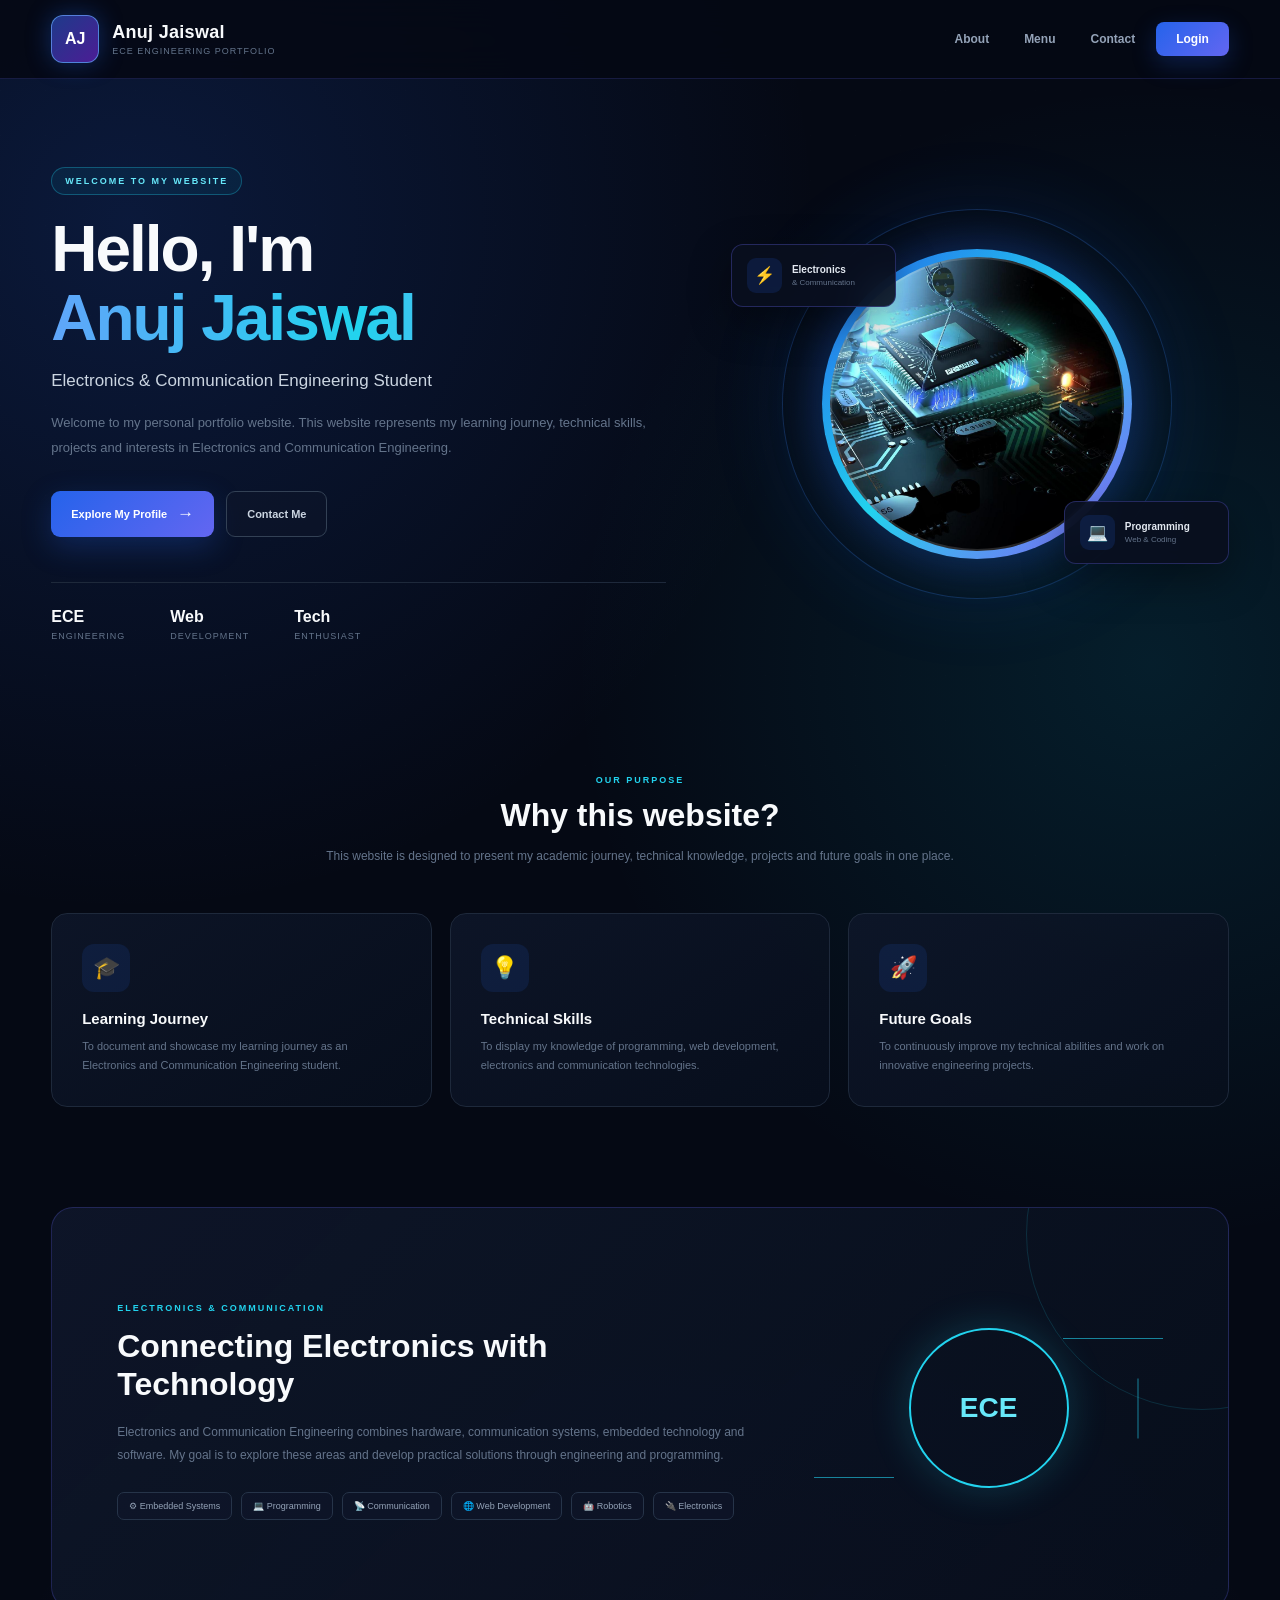
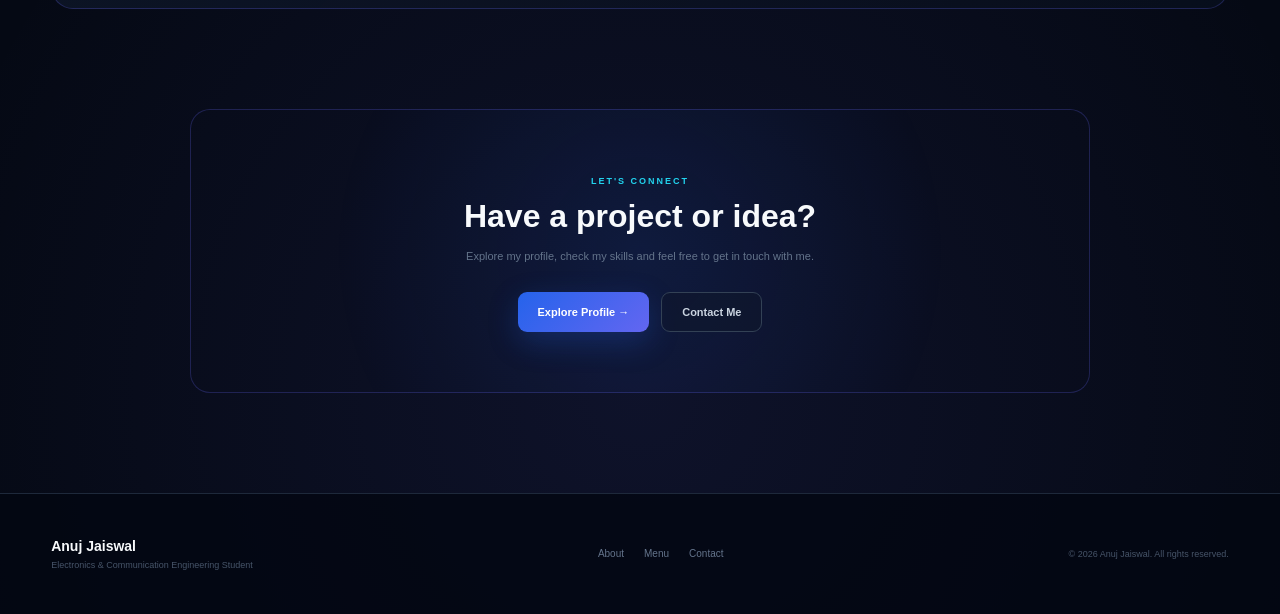
==== commit 5f8cb52e: "add images" ====
--- a/index.html
+++ b/index.html
@@ -128,8 +128,8 @@
                     -->
 
             <img
-              src="im3.jpg"
-              alt="Electronics and Communication Engineering"
+              src="pic/im3.jpg"
+              alt="My Photo"
             />
           </div>
 
--- a/style.css
+++ b/style.css
@@ -1,6 +1,12 @@
-/* =========================================
+/* =====================================================
+   ANUJ JAISWAL - ECE PORTFOLIO
+   PROFESSIONAL HOMEPAGE STYLES
+===================================================== */
+
+
+/* =====================================================
    RESET
-========================================= */
+===================================================== */
 
 * {
     margin: 0;
@@ -19,1784 +25,142 @@
     font-family:
         "Segoe UI",
         Arial,
+        Helvetica,
         sans-serif;
 
-    background: #070b14;
-
-    color: #f8fafc;
-
-    line-height: 1.6;
-}
-
-
-/* =========================================
-   VARIABLES
-========================================= */
-
-:root {
-
-    --bg: #070b14;
-
-    --surface: #0d1422;
-
-    --surface-light: #111b2d;
-
-    --border: #1e2a3d;
-
-    --primary: #6366f1;
-
-    --primary-light: #818cf8;
-
-    --purple: #a855f7;
-
-    --text: #f8fafc;
-
-    --muted: #94a3b8;
-
-}
-
-
-/* =========================================
-   NAVBAR
-========================================= */
-
-.Header {
-
-    position: sticky;
-
-    top: 0;
-
-    z-index: 1000;
-
-    background:
-        rgba(7, 11, 20, 0.9);
-
-    backdrop-filter: blur(15px);
-
-    border-bottom:
-        1px solid var(--border);
-}
-
-
-.navbar {
-
-    width: min(1200px, 90%);
-
-    height: 78px;
-
-    margin: auto;
-
-    display: flex;
-
-    align-items: center;
-
-    justify-content: space-between;
-}
-
-
-/* Brand */
-
-.brand {
-
-    display: flex;
-
-    align-items: center;
-
-    gap: 12px;
-}
-
-
-.brand-logo {
-
-    width: 45px;
-
-    height: 45px;
-
-    display: flex;
-
-    align-items: center;
-
-    justify-content: center;
-
-    border-radius: 12px;
-
-    background:
+    color: #e5e7eb;
+
+    background:
+        radial-gradient(
+            circle at 10% 10%,
+            rgba(37, 99, 235, 0.18),
+            transparent 30%
+        ),
+
+        radial-gradient(
+            circle at 90% 30%,
+            rgba(6, 182, 212, 0.12),
+            transparent 30%
+        ),
+
+        radial-gradient(
+            circle at 50% 90%,
+            rgba(99, 102, 241, 0.10),
+            transparent 35%
+        ),
+
+        #050914;
+
+    min-height: 100vh;
+
+    overflow-x: hidden;
+}
+
+
+body::before {
+
+    content: "";
+
+    position: fixed;
+
+    inset: 0;
+
+    pointer-events: none;
+
+    opacity: 0.25;
+
+    background-image:
         linear-gradient(
-            135deg,
-            var(--primary),
-            var(--purple)
-        );
-
-    font-weight: 800;
-
-    font-size: 14px;
-
-    box-shadow:
-        0 8px 25px
-        rgba(99, 102, 241, 0.25);
-}
-
-
-.brand h1 {
-
-    font-size: 17px;
-
-    line-height: 1.2;
-}
-
-
-.brand span {
-
-    color: var(--muted);
-
-    font-size: 9px;
-
-    letter-spacing: 1px;
-}
-
-
-/* Navigation */
-
-.link {
-
-    list-style: none;
-
-    display: flex;
-
-    align-items: center;
-
-    gap: 28px;
-}
-
-
-.link a {
-
-    text-decoration: none;
-
-    color: var(--muted);
-
-    font-size: 13px;
-
-    transition: 0.25s;
-}
-
-
-.link a:hover {
-
-    color: white;
-}
-
-
-.login-button {
-
-    padding: 9px 18px;
-
-    border-radius: 7px;
-
-    color: white !important;
-
-    background:
-        linear-gradient(
-            135deg,
-            var(--primary),
-            var(--purple)
-        );
-}
-
-
-/* Mobile menu */
-
-.menu-toggle {
-
-    display: none;
-
-    border: none;
-
-    background: none;
-
-    color: white;
-
-    font-size: 25px;
-
-    cursor: pointer;
-}
-
-
-/* =========================================
-   HERO
-========================================= */
-
-.hero {
-
-    width: min(1200px, 90%);
-
-    min-height: 650px;
-
-    margin: auto;
-
-    display: grid;
-
-    grid-template-columns: 1.1fr 0.9fr;
-
-    align-items: center;
-
-    gap: 50px;
-}
-
-
-.welcome {
-
-    color: var(--primary-light);
-
-    font-size: 11px;
-
-    letter-spacing: 4px;
-
-    font-weight: 700;
-}
-
-
-.hero h2 {
-
-    margin-top: 15px;
-
-    font-size:
-        clamp(42px, 6vw, 70px);
-
-    line-height: 1.05;
-
-    letter-spacing: -2px;
-}
-
-
-.hero h2 span {
-
-    display: block;
-
-    background:
+            rgba(255,255,255,0.025) 1px,
+            transparent 1px
+        ),
         linear-gradient(
             90deg,
-            #818cf8,
-            #c084fc
+            rgba(255,255,255,0.025) 1px,
+            transparent 1px
         );
 
-    -webkit-background-clip: text;
-
-    background-clip: text;
-
-    color: transparent;
-}
-
-
-.hero h3 {
-
-    margin-top: 18px;
-
-    color: #cbd5e1;
-
-    font-size: 19px;
-
-    font-weight: 500;
-}
-
-
-.hero-content > p {
-
-    max-width: 620px;
-
-    margin-top: 20px;
-
-    color: var(--muted);
-
-    font-size: 14px;
-
-    line-height: 1.8;
-}
-
-
-/* =========================================
-   BUTTONS
-========================================= */
-
-.hero-buttons,
-.cta-buttons {
+    background-size: 45px 45px;
+
+    z-index: -1;
+}
+
+
+/* =====================================================
+   HEADER / NAVBAR
+===================================================== */
+
+.Header {
+
+    position: sticky;
+
+    top: 0;
+
+    z-index: 1000;
+
+    background:
+        rgba(5, 9, 20, 0.88);
+
+    backdrop-filter:
+        blur(18px);
+
+    border-bottom:
+        1px solid
+        rgba(99, 102, 241, 0.20);
+
+}
+
+
+.navbar {
+
+    width: min(1200px, 92%);
+
+    margin: auto;
+
+    min-height: 78px;
 
     display: flex;
 
-    gap: 12px;
-
-    margin-top: 30px;
-}
-
-
-.primary-btn,
-.secondary-btn {
-
-    display: inline-flex;
+    justify-content: space-between;
 
     align-items: center;
 
+    gap: 30px;
+}
+
+
+/* =====================================================
+   BRAND
+===================================================== */
+
+.brand {
+
+    display: flex;
+
+    align-items: center;
+
+    gap: 13px;
+
+}
+
+
+.brand-logo {
+
+    width: 48px;
+
+    height: 48px;
+
+    display: flex;
+
     justify-content: center;
 
-    gap: 10px;
-
-    padding: 12px 20px;
-
-    border-radius: 8px;
-
-    text-decoration: none;
-
-    font-size: 12px;
-
-    font-weight: 700;
-
-    transition: 0.25s;
-}
-
-
-.primary-btn {
-
-    color: white;
-
-    background:
-        linear-gradient(
-            135deg,
-            var(--primary),
-            var(--purple)
-        );
-}
-
-
-.primary-btn:hover {
-
-    transform: translateY(-3px);
-
-    box-shadow:
-        0 12px 30px
-        rgba(99, 102, 241, 0.25);
-}
-
-
-.secondary-btn {
-
-    color: #cbd5e1;
-
-    border:
-        1px solid var(--border);
-
-    background: var(--surface);
-}
-
-
-.secondary-btn:hover {
-
-    border-color: var(--primary);
-
-    color: white;
-
-    transform: translateY(-3px);
-}
-
-
-/* =========================================
-   QUICK INFO
-========================================= */
-
-.quick-info {
-
-    display: flex;
-
-    gap: 40px;
-
-    margin-top: 40px;
-}
-
-
-.quick-info div {
-
-    display: flex;
-
-    flex-direction: column;
-}
-
-
-.quick-info strong {
-
-    color: white;
-
-    font-size: 16px;
-}
-
-
-.quick-info span {
-
-    color: var(--muted);
-
-    font-size: 10px;
-}
-
-
-/* =========================================
-   HERO IMAGE
-========================================= */
-
-.hero-image-area {
-
-    position: relative;
-
-    height: 500px;
-
-    display: flex;
-
-    justify-content: center;
-
     align-items: center;
-}
-
-
-.circle-bg {
-
-    position: absolute;
-
-    width: 400px;
-
-    height: 400px;
-
-    border-radius: 50%;
-
-    background:
-        radial-gradient(
-            circle,
-            rgba(99, 102, 241, 0.25),
-            transparent 65%
-        );
-}
-
-
-.image-circle {
-
-    width: 340px;
-
-    height: 340px;
-
-    border-radius: 50%;
-
-    overflow: hidden;
-
-    position: relative;
-
-    z-index: 2;
-
-    padding: 7px;
-
-    background:
-        linear-gradient(
-            135deg,
-            var(--primary),
-            var(--purple)
-        );
-
-    box-shadow:
-        0 0 70px
-        rgba(99, 102, 241, 0.25);
-}
-
-
-.image-circle img {
-
-    width: 100%;
-
-    height: 100%;
-
-    object-fit: cover;
-
-    border-radius: 50%;
-
-    display: block;
-
-    background: #111827;
-}
-
-
-/* =========================================
-   FLOATING CARDS
-========================================= */
-
-.floating-card {
-
-    position: absolute;
-
-    z-index: 5;
-
-    display: flex;
-
-    align-items: center;
-
-    gap: 10px;
-
-    padding: 12px 15px;
-
-    border-radius: 10px;
-
-    background:
-        rgba(13, 20, 34, 0.95);
-
-    border:
-        1px solid var(--border);
-
-    box-shadow:
-        0 15px 35px
-        rgba(0, 0, 0, 0.3);
-}
-
-
-.floating-icon {
-
-    font-size: 18px;
-}
-
-
-.floating-card strong {
-
-    display: block;
-
-    font-size: 11px;
-}
-
-
-.floating-card small {
-
-    color: var(--muted);
-
-    font-size: 8px;
-}
-
-
-.card-one {
-
-    top: 80px;
-
-    left: 0;
-}
-
-
-.card-two {
-
-    bottom: 80px;
-
-    right: 0;
-}
-
-
-/* =========================================
-   PURPOSE
-========================================= */
-
-.purpose-section {
-
-    padding: 90px 5%;
-
-    background:
-        #0a101d;
-
-    border-top:
-        1px solid var(--border);
-
-    border-bottom:
-        1px solid var(--border);
-}
-
-
-.section-title {
-
-    text-align: center;
-
-    max-width: 650px;
-
-    margin: auto;
-}
-
-
-.section-title > span {
-
-    color: var(--primary-light);
-
-    font-size: 10px;
-
-    font-weight: 700;
-
-    letter-spacing: 3px;
-}
-
-
-.section-title h2 {
-
-    font-size: 36px;
-
-    margin: 8px 0;
-}
-
-
-.section-title p {
-
-    color: var(--muted);
-
-    font-size: 13px;
-}
-
-
-.purpose-grid {
-
-    width: min(1100px, 90%);
-
-    margin: 45px auto 0;
-
-    display: grid;
-
-    grid-template-columns:
-        repeat(3, 1fr);
-
-    gap: 20px;
-}
-
-
-.purpose-card {
-
-    padding: 30px;
-
-    border:
-        1px solid var(--border);
-
-    border-radius: 14px;
-
-    background: var(--surface);
-
-    transition: 0.3s;
-}
-
-
-.purpose-card:hover {
-
-    transform: translateY(-6px);
-
-    border-color:
-        rgba(99, 102, 241, 0.6);
-}
-
-
-.purpose-icon {
-
-    width: 45px;
-
-    height: 45px;
-
-    display: flex;
-
-    align-items: center;
-
-    justify-content: center;
-
-    border-radius: 10px;
-
-    background: #1e1b4b;
-
-    font-size: 20px;
-
-    margin-bottom: 18px;
-}
-
-
-.purpose-card h3 {
-
-    font-size: 17px;
-
-    margin-bottom: 8px;
-}
-
-
-.purpose-card p {
-
-    color: var(--muted);
-
-    font-size: 12px;
-
-    line-height: 1.7;
-}
-
-
-/* =========================================
-   ECE SECTION
-========================================= */
-
-.ece-section {
-
-    width: min(1100px, 90%);
-
-    margin: 90px auto;
-
-    padding: 55px;
-
-    border:
-        1px solid var(--border);
-
-    border-radius: 20px;
-
-    display: grid;
-
-    grid-template-columns:
-        1fr 0.7fr;
-
-    align-items: center;
-
-    gap: 60px;
-
-    background:
-        linear-gradient(
-            135deg,
-            #0d1422,
-            #0a101d
-        );
-}
-
-
-.ece-content > span {
-
-    color: var(--primary-light);
-
-    font-size: 10px;
-
-    font-weight: 700;
-
-    letter-spacing: 3px;
-}
-
-
-.ece-content h2 {
-
-    margin: 10px 0 15px;
-
-    font-size: 34px;
-
-    line-height: 1.2;
-}
-
-
-.ece-content p {
-
-    color: var(--muted);
-
-    font-size: 13px;
-
-    line-height: 1.8;
-}
-
-
-.technology-list {
-
-    display: flex;
-
-    flex-wrap: wrap;
-
-    gap: 8px;
-
-    margin-top: 25px;
-}
-
-
-.technology-list span {
-
-    padding: 7px 11px;
-
-    border-radius: 6px;
-
-    background: #111b2d;
-
-    border:
-        1px solid var(--border);
-
-    color: #cbd5e1;
-
-    font-size: 10px;
-}
-
-
-/* ECE circuit */
-
-.ece-box {
-
-    height: 280px;
-
-    position: relative;
-
-    display: flex;
-
-    justify-content: center;
-
-    align-items: center;
-}
-
-
-.circuit-circle {
-
-    width: 170px;
-
-    height: 170px;
-
-    border-radius: 50%;
-
-    display: flex;
-
-    align-items: center;
-
-    justify-content: center;
-
-    border:
-        2px solid var(--primary);
-
-    background:
-        radial-gradient(
-            circle,
-            rgba(99, 102, 241, 0.2),
-            #0b1120
-        );
-
-    box-shadow:
-        0 0 60px
-        rgba(99, 102, 241, 0.2);
-
-    font-size: 35px;
-
-    font-weight: 800;
-
-    color: var(--primary-light);
-}
-
-
-.circuit-line {
-
-    position: absolute;
-
-    height: 2px;
-
-    background: var(--primary);
-
-    opacity: 0.6;
-}
-
-
-.line-one {
-
-    width: 100px;
-
-    top: 65px;
-
-    right: 0;
-}
-
-
-.line-two {
-
-    width: 80px;
-
-    bottom: 65px;
-
-    left: 0;
-}
-
-
-.line-three {
-
-    width: 55px;
-
-    top: 50%;
-
-    right: -10px;
-}
-
-
-/* =========================================
-   CTA
-========================================= */
-
-.cta {
-
-    text-align: center;
-
-    padding: 80px 20px;
-
-    background:
-        radial-gradient(
-            circle,
-            rgba(99, 102, 241, 0.1),
-            transparent 55%
-        );
-}
-
-
-.cta > span {
-
-    color: var(--primary-light);
-
-    font-size: 10px;
-
-    letter-spacing: 3px;
-
-    font-weight: 700;
-}
-
-
-.cta h2 {
-
-    font-size: 40px;
-
-    margin: 8px 0;
-}
-
-
-.cta p {
-
-    color: var(--muted);
-
-    font-size: 13px;
-}
-
-
-.cta-buttons {
-
-    justify-content: center;
-}
-
-
-/* =========================================
-   FOOTER
-========================================= */
-
-footer {
-
-    border-top:
-        1px solid var(--border);
-
-    padding: 30px 0;
-}
-
-
-.footer-content {
-
-    width: min(1200px, 90%);
-
-    margin: auto;
-
-    display: flex;
-
-    justify-content: space-between;
-
-    align-items: center;
-
-    gap: 20px;
-}
-
-
-.footer-content strong {
-
-    font-size: 13px;
-}
-
-
-.footer-content p {
-
-    color: var(--muted);
-
-    font-size: 9px;
-}
-
-
-.footer-links {
-
-    display: flex;
-
-    gap: 18px;
-}
-
-
-.footer-links a {
-
-    color: var(--muted);
-
-    text-decoration: none;
-
-    font-size: 10px;
-}
-
-
-.footer-links a:hover {
-
-    color: white;
-}
-
-
-.copyright {
-
-    text-align: right;
-}
-
-
-/* =========================================
-   RESPONSIVE
-========================================= */
-
-@media (max-width: 850px) {
-
-    .link {
-
-        display: none;
-
-        position: absolute;
-
-        top: 78px;
-
-        left: 0;
-
-        width: 100%;
-
-        padding: 25px;
-
-        flex-direction: column;
-
-        background: #0b1120;
-
-        border-bottom:
-            1px solid var(--border);
-    }
-
-
-    .link.show {
-
-        display: flex;
-    }
-
-
-    .menu-toggle {
-
-        display: block;
-    }
-
-
-    .hero {
-
-        grid-template-columns: 1fr;
-
-        padding: 70px 0;
-
-        text-align: center;
-    }
-
-
-    .hero-content > p {
-
-        margin-left: auto;
-
-        margin-right: auto;
-    }
-
-
-    .hero-buttons,
-    .quick-info {
-
-        justify-content: center;
-    }
-
-
-    .hero-image-area {
-
-        height: 400px;
-    }
-
-
-    .purpose-grid {
-
-        grid-template-columns: 1fr;
-    }
-
-
-    .ece-section {
-
-        grid-template-columns: 1fr;
-
-        padding: 35px;
-
-        text-align: center;
-    }
-
-
-    .technology-list {
-
-        justify-content: center;
-    }
-
-
-    .footer-content {
-
-        flex-direction: column;
-
-        text-align: center;
-    }
-
-
-    .copyright {
-
-        text-align: center;
-    }
-
-}
-
-
-@media (max-width: 500px) {
-
-    .navbar {
-
-        width: 92%;
-    }
-
-
-    .brand-text {
-
-        display: none;
-    }
-
-
-    .hero h2 {
-
-        font-size: 42px;
-    }
-
-
-    .hero h3 {
-
-        font-size: 16px;
-    }
-
-
-    .hero-buttons {
-
-        flex-direction: column;
-    }
-
-
-    .quick-info {
-
-        gap: 20px;
-    }
-
-
-    .image-circle {
-
-        width: 280px;
-
-        height: 280px;
-    }
-
-
-    .circle-bg {
-
-        width: 320px;
-
-        height: 320px;
-    }
-
-
-    .floating-card {
-
-        transform: scale(0.85);
-    }
-
-
-    .card-one {
-
-        left: -10px;
-    }
-
-
-    .card-two {
-
-        right: -10px;
-    }
-
-
-    .ece-section {
-
-        padding: 25px;
-    }
-
-
-    .ece-content h2 {
-
-        font-size: 28px;
-    }
-
-
-    .cta h2 {
-
-        font-size: 30px;
-    }
-
-}
-
-
-
-/* =====================================================
-   ECE PROFESSIONAL LOGIN PAGE
-===================================================== */
-
-
-/* =====================================================
-   RESET
-===================================================== */
-
-* {
-    margin: 0;
-    padding: 0;
-    box-sizing: border-box;
-}
-
-
-/* =====================================================
-   BODY
-===================================================== */
-
-body {
-
-    font-family:
-        "Segoe UI",
-        Arial,
-        sans-serif;
-
-    min-height: 100vh;
-
-    overflow: hidden;
-
-    color: white;
-
-    background:
-        radial-gradient(
-            circle at 15% 20%,
-            rgba(0, 217, 255, 0.13),
-            transparent 30%
-        ),
-
-        radial-gradient(
-            circle at 85% 80%,
-            rgba(99, 102, 241, 0.15),
-            transparent 35%
-        ),
-
-        #050914;
-
-}
-
-
-/* =====================================================
-   BACK BUTTON
-===================================================== */
-
-.back-btn {
-
-    position: fixed;
-
-    top: 25px;
-    left: 25px;
-
-    z-index: 9999;
-
-    display: flex;
-
-    align-items: center;
-
-    gap: 8px;
-
-    padding: 10px 16px;
+
+    border-radius: 12px;
 
     border:
         1px solid
-        rgba(99, 102, 241, 0.4);
-
-    border-radius: 10px;
-
-    background:
-        rgba(10, 17, 31, 0.88);
-
-    backdrop-filter:
-        blur(12px);
-
-    color: #cbd5e1;
-
-    font-size: 13px;
-
-    font-weight: 600;
-
-    cursor: pointer;
-
-    box-shadow:
-        0 8px 25px
-        rgba(0, 0, 0, 0.3);
-
-    transition:
-        0.3s ease;
-
-}
-
-
-.back-arrow {
-
-    font-size: 21px;
-
-    line-height: 1;
-
-}
-
-
-.back-btn:hover {
-
-    color: white;
-
-    background:
-        linear-gradient(
-            135deg,
-            #4f46e5,
-            #7c3aed
-        );
-
-    border-color:
-        #818cf8;
-
-    transform:
-        translateX(-4px);
-
-    box-shadow:
-        0 10px 30px
-        rgba(99, 102, 241, 0.4);
-
-}
-
-
-.back-btn:active {
-
-    transform:
-        translateX(-4px)
-        scale(0.94);
-
-}
-
-
-/* =====================================================
-   CIRCUIT BACKGROUND
-===================================================== */
-
-.circuit {
-
-    position: absolute;
-
-    height: 2px;
-
-    background:
-        linear-gradient(
-            90deg,
-            transparent,
-            #00d9ff,
-            transparent
-        );
-
-    opacity: 0.45;
-
-    animation:
-        circuitGlow 3s
-        infinite ease-in-out;
-
-}
-
-
-.circuit::after {
-
-    content: "";
-
-    position: absolute;
-
-    width: 8px;
-    height: 8px;
-
-    right: 0;
-    top: -3px;
-
-    border-radius: 50%;
-
-    background: #00eaff;
-
-    box-shadow:
-        0 0 10px #00eaff,
-        0 0 25px #00eaff;
-
-}
-
-
-.circuit-1 {
-
-    width: 350px;
-
-    top: 20%;
-
-    left: -50px;
-
-    transform:
-        rotate(20deg);
-
-}
-
-
-.circuit-2 {
-
-    width: 300px;
-
-    right: -40px;
-
-    top: 30%;
-
-    transform:
-        rotate(-25deg);
-
-}
-
-
-.circuit-3 {
-
-    width: 400px;
-
-    bottom: 15%;
-
-    left: -80px;
-
-    transform:
-        rotate(-15deg);
-
-}
-
-
-.circuit-4 {
-
-    width: 250px;
-
-    right: 5%;
-
-    bottom: 18%;
-
-    transform:
-        rotate(25deg);
-
-}
-
-
-@keyframes circuitGlow {
-
-    0%,
-    100% {
-        opacity: 0.2;
-    }
-
-    50% {
-        opacity: 0.8;
-    }
-
-}
-
-
-/* =====================================================
-   ELECTRONIC NODES
-===================================================== */
-
-.node {
-
-    position: absolute;
-
-    width: 9px;
-    height: 9px;
-
-    border-radius: 50%;
-
-    background: #00eaff;
-
-    box-shadow:
-        0 0 10px #00eaff,
-        0 0 30px
-        rgba(0, 234, 255, 0.7);
-
-    animation:
-        pulse 2s
-        infinite alternate;
-
-}
-
-
-.node-1 {
-    top: 15%;
-    left: 18%;
-}
-
-.node-2 {
-    top: 25%;
-    right: 15%;
-}
-
-.node-3 {
-    bottom: 20%;
-    left: 12%;
-}
-
-.node-4 {
-    bottom: 12%;
-    right: 20%;
-}
-
-.node-5 {
-    top: 70%;
-    right: 8%;
-}
-
-
-@keyframes pulse {
-
-    from {
-
-        transform:
-            scale(0.7);
-
-        opacity: 0.4;
-
-    }
-
-    to {
-
-        transform:
-            scale(1.3);
-
-        opacity: 1;
-
-    }
-
-}
-
-
-/* =====================================================
-   ELECTRONIC CHIPS
-===================================================== */
-
-.chip {
-
-    position: absolute;
-
-    display: flex;
-
-    align-items: center;
-
-    justify-content: center;
-
-    width: 65px;
-    height: 65px;
-
-    border:
-        1px solid #1d4ed8;
-
-    background:
-        linear-gradient(
-            135deg,
-            #111827,
-            #172554
-        );
-
-    color: #60a5fa;
-
-    font-size: 11px;
-
-    font-weight: bold;
-
-    border-radius: 8px;
-
-    box-shadow:
-        0 0 20px
-        rgba(37, 99, 235, 0.25);
-
-    animation:
-        floatChip 5s
-        infinite ease-in-out;
-
-}
-
-
-.chip::before {
-
-    content: "";
-
-    position: absolute;
-
-    width: 80px;
-    height: 80px;
-
-    border:
-        1px dashed
-        rgba(0, 234, 255, 0.3);
-
-    border-radius: 10px;
-
-}
-
-
-.chip-1 {
-
-    top: 12%;
-    right: 12%;
-
-}
-
-
-.chip-2 {
-
-    bottom: 13%;
-    left: 12%;
-
-}
-
-
-.chip-3 {
-
-    top: 70%;
-    left: 7%;
-
-}
-
-
-@keyframes floatChip {
-
-    0%,
-    100% {
-
-        transform:
-            translateY(0)
-            rotate(0deg);
-
-    }
-
-    50% {
-
-        transform:
-            translateY(-12px)
-            rotate(3deg);
-
-    }
-
-}
-
-
-/* =====================================================
-   LOGIN CONTAINER
-===================================================== */
-
-.login-container {
-
-    position: relative;
-
-    z-index: 10;
-
-    min-height: 100vh;
-
-    display: flex;
-
-    justify-content: center;
-
-    align-items: center;
-
-    padding: 20px;
-
-}
-
-
-/* =====================================================
-   LOGIN BOX
-===================================================== */
-
-.login-box {
-
-    width: 400px;
-
-    padding: 40px;
-
-    border-radius: 20px;
-
-    background:
-        rgba(10, 17, 31, 0.90);
-
-    border:
-        1px solid
-        rgba(99, 102, 241, 0.35);
-
-    backdrop-filter:
-        blur(18px);
-
-    box-shadow:
-
-        0 25px 80px
-        rgba(0, 0, 0, 0.55),
-
-        0 0 50px
-        rgba(99, 102, 241, 0.08);
-
-    animation:
-        loginAppear
-        0.7s ease;
-
-}
-
-
-@keyframes loginAppear {
-
-    from {
-
-        opacity: 0;
-
-        transform:
-            translateY(25px)
-            scale(0.97);
-
-    }
-
-    to {
-
-        opacity: 1;
-
-        transform:
-            translateY(0)
-            scale(1);
-
-    }
-
-}
-
-
-/* =====================================================
-   ELECTRONICS ICON
-===================================================== */
-
-.electronics-icon {
-
-    width: 65px;
-    height: 65px;
-
-    margin:
-        0 auto 15px;
-
-    display: flex;
-
-    align-items: center;
-
-    justify-content: center;
-
-    border-radius: 50%;
+        rgba(96, 165, 250, 0.7);
 
     background:
         linear-gradient(
@@ -1805,420 +169,1359 @@
             #4c1d95
         );
 
+    color: white;
+
+    font-size: 16px;
+
+    font-weight: 800;
+
+    box-shadow:
+        0 0 25px
+        rgba(37, 99, 235, 0.35);
+
+}
+
+
+.brand h1 {
+
+    font-size: 18px;
+
+    color: #f8fafc;
+
+    letter-spacing: 0.3px;
+
+}
+
+
+.brand span {
+
+    display: block;
+
+    margin-top: 3px;
+
+    color: #64748b;
+
+    font-size: 9px;
+
+    letter-spacing: 1px;
+
+    text-transform: uppercase;
+
+}
+
+
+/* =====================================================
+   NAVIGATION
+===================================================== */
+
+.link {
+
+    display: flex;
+
+    align-items: center;
+
+    gap: 7px;
+
+    list-style: none;
+
+}
+
+
+.link a {
+
+    position: relative;
+
+    display: inline-block;
+
+    padding: 10px 14px;
+
+    color: #94a3b8;
+
+    text-decoration: none;
+
+    font-size: 12px;
+
+    font-weight: 600;
+
+    border-radius: 8px;
+
+    transition:
+        color .3s ease,
+        background .3s ease,
+        transform .3s ease;
+
+}
+
+
+.link a:hover {
+
+    color: #ffffff;
+
+    background:
+        rgba(99, 102, 241, 0.12);
+
+    transform:
+        translateY(-2px);
+
+}
+
+
+.link a::after {
+
+    content: "";
+
+    position: absolute;
+
+    left: 14px;
+
+    right: 14px;
+
+    bottom: 4px;
+
+    height: 2px;
+
+    border-radius: 5px;
+
+    background:
+        linear-gradient(
+            90deg,
+            #3b82f6,
+            #8b5cf6
+        );
+
+    transform:
+        scaleX(0);
+
+    transition:
+        transform .3s ease;
+
+}
+
+
+.link a:hover::after {
+
+    transform:
+        scaleX(1);
+
+}
+
+
+/* =====================================================
+   LOGIN BUTTON
+===================================================== */
+
+.link .login-button {
+
+    color: white;
+
+    padding:
+        10px 20px;
+
+    background:
+        linear-gradient(
+            135deg,
+            #2563eb,
+            #6366f1
+        );
+
+    box-shadow:
+        0 8px 25px
+        rgba(37, 99, 235, 0.25);
+
+}
+
+
+.link .login-button:hover {
+
+    background:
+        linear-gradient(
+            135deg,
+            #3b82f6,
+            #7c3aed
+        );
+
+    transform:
+        translateY(-2px);
+
+}
+
+
+/* =====================================================
+   MOBILE MENU
+===================================================== */
+
+.menu-toggle {
+
+    display: none;
+
+    border: none;
+
+    padding: 9px 12px;
+
+    border-radius: 8px;
+
+    background:
+        #111827;
+
+    color: white;
+
+    font-size: 20px;
+
+    cursor: pointer;
+
+}
+
+
+/* =====================================================
+   HERO
+===================================================== */
+
+.hero {
+
+    position: relative;
+
+    width: min(1200px, 92%);
+
+    min-height: 650px;
+
+    margin: auto;
+
+    display: grid;
+
+    grid-template-columns:
+        1.1fr .9fr;
+
+    align-items: center;
+
+    gap: 60px;
+
+    padding:
+        70px 0;
+
+}
+
+
+/* =====================================================
+   HERO LEFT
+===================================================== */
+
+.hero-content {
+
+    position: relative;
+
+    z-index: 2;
+
+}
+
+
+.welcome {
+
+    display: inline-flex;
+
+    padding:
+        8px 13px;
+
+    margin-bottom: 20px;
+
     border:
-        2px solid #6366f1;
+        1px solid
+        rgba(34, 211, 238, 0.3);
+
+    border-radius: 50px;
+
+    background:
+        rgba(6, 182, 212, 0.08);
+
+    color: #67e8f9;
+
+    font-size: 9px;
+
+    font-weight: 700;
+
+    letter-spacing: 2px;
+
+}
+
+
+.hero h2 {
+
+    color: #f8fafc;
+
+    font-size:
+        clamp(38px, 5vw, 65px);
+
+    line-height: 1.08;
+
+    letter-spacing: -2px;
+
+}
+
+
+.hero h2 span {
+
+    display: block;
+
+    background:
+        linear-gradient(
+            90deg,
+            #60a5fa,
+            #22d3ee,
+            #a78bfa
+        );
+
+    -webkit-background-clip: text;
+
+    background-clip: text;
+
+    color: transparent;
+
+}
+
+
+.hero h3 {
+
+    margin-top: 18px;
+
+    color: #cbd5e1;
+
+    font-size: 17px;
+
+    font-weight: 500;
+
+}
+
+
+.hero-content > p {
+
+    max-width: 650px;
+
+    margin-top: 20px;
+
+    color: #64748b;
+
+    font-size: 13px;
+
+    line-height: 1.9;
+
+}
+
+
+/* =====================================================
+   HERO BUTTONS
+===================================================== */
+
+.hero-buttons {
+
+    display: flex;
+
+    gap: 12px;
+
+    margin-top: 30px;
+
+}
+
+
+.primary-btn,
+.secondary-btn {
+
+    display: inline-flex;
+
+    align-items: center;
+
+    justify-content: center;
+
+    gap: 10px;
+
+    padding:
+        13px 20px;
+
+    border-radius: 9px;
+
+    text-decoration: none;
+
+    font-size: 11px;
+
+    font-weight: 700;
+
+    transition:
+        .3s ease;
+
+}
+
+
+.primary-btn {
+
+    color: white;
+
+    background:
+        linear-gradient(
+            135deg,
+            #2563eb,
+            #6366f1
+        );
 
     box-shadow:
-        0 0 30px
-        rgba(99, 102, 241, 0.4);
-
-    font-size: 28px;
+        0 10px 30px
+        rgba(37,99,235,.25);
+
+}
+
+
+.primary-btn:hover {
+
+    transform:
+        translateY(-3px);
+
+    box-shadow:
+        0 15px 35px
+        rgba(37,99,235,.4);
+
+}
+
+
+.primary-btn span {
+
+    font-size: 17px;
+
+}
+
+
+.secondary-btn {
+
+    color: #cbd5e1;
+
+    border:
+        1px solid #334155;
+
+    background:
+        rgba(15,23,42,.55);
+
+}
+
+
+.secondary-btn:hover {
+
+    color: white;
+
+    border-color:
+        #6366f1;
+
+    background:
+        rgba(99,102,241,.10);
+
+    transform:
+        translateY(-3px);
+
+}
+
+
+/* =====================================================
+   QUICK INFORMATION
+===================================================== */
+
+.quick-info {
+
+    display: flex;
+
+    gap: 45px;
+
+    margin-top: 45px;
+
+    padding-top: 25px;
+
+    border-top:
+        1px solid
+        #1e293b;
+
+}
+
+
+.quick-info div {
+
+    display: flex;
+
+    flex-direction: column;
+
+    gap: 5px;
+
+}
+
+
+.quick-info strong {
+
+    color: #f8fafc;
+
+    font-size: 16px;
+
+}
+
+
+.quick-info span {
+
+    color: #64748b;
+
+    font-size: 9px;
+
+    text-transform: uppercase;
+
+    letter-spacing: 1px;
+
+}
+
+
+/* =====================================================
+   HERO IMAGE AREA
+===================================================== */
+
+.hero-image-area {
+
+    position: relative;
+
+    height: 500px;
+
+    display: flex;
+
+    justify-content: center;
+
+    align-items: center;
+
+}
+
+
+/* =====================================================
+   CIRCLE BACKGROUND
+===================================================== */
+
+.circle-bg {
+
+    position: absolute;
+
+    width: 390px;
+
+    height: 390px;
+
+    border-radius: 50%;
+
+    border:
+        1px solid
+        rgba(59,130,246,.25);
+
+    background:
+        radial-gradient(
+            circle,
+            rgba(37,99,235,.18),
+            rgba(15,23,42,.05) 70%
+        );
+
+    box-shadow:
+        0 0 80px
+        rgba(37,99,235,.12);
 
     animation:
-        iconPulse 3s
-        infinite;
-
-}
-
-
-@keyframes iconPulse {
+        floatCircle 5s ease-in-out infinite;
+
+}
+
+
+@keyframes floatCircle {
 
     0%,
     100% {
-
-        box-shadow:
-            0 0 20px
-            rgba(99, 102, 241, 0.3);
-
+        transform: translateY(0);
     }
 
     50% {
-
-        box-shadow:
-            0 0 40px
-            rgba(0, 217, 255, 0.4);
-
-    }
-
-}
-
-
-/* =====================================================
-   HEADING
-===================================================== */
-
-.login-box h1 {
+        transform: translateY(-12px);
+    }
+
+}
+
+
+/* =====================================================
+   IMAGE CIRCLE
+===================================================== */
+
+.image-circle {
+
+    position: relative;
+
+    z-index: 2;
+
+    width: 310px;
+
+    height: 310px;
+
+    padding: 8px;
+
+    overflow: hidden;
+
+    border-radius: 50%;
+
+    background:
+        linear-gradient(
+            135deg,
+            #2563eb,
+            #22d3ee,
+            #8b5cf6
+        );
+
+    box-shadow:
+        0 0 50px
+        rgba(37,99,235,.35);
+
+}
+
+
+.image-circle::before {
+
+    content: "";
+
+    position: absolute;
+
+    inset: 8px;
+
+    border-radius: 50%;
+
+    border:
+        2px solid
+        rgba(255,255,255,.15);
+
+    z-index: 3;
+
+    pointer-events: none;
+
+}
+
+
+.image-circle img {
+
+    width: 100%;
+
+    height: 100%;
+
+    display: block;
+
+    object-fit: cover;
+
+    border-radius: 50%;
+
+}
+
+
+/* =====================================================
+   FLOATING CARDS
+===================================================== */
+
+.floating-card {
+
+    position: absolute;
+
+    z-index: 5;
+
+    display: flex;
+
+    align-items: center;
+
+    gap: 10px;
+
+    min-width: 165px;
+
+    padding:
+        13px 15px;
+
+    border:
+        1px solid
+        rgba(99,102,241,.3);
+
+    border-radius: 12px;
+
+    background:
+        rgba(9,15,30,.9);
+
+    backdrop-filter:
+        blur(15px);
+
+    box-shadow:
+        0 15px 40px
+        rgba(0,0,0,.35);
+
+}
+
+
+.floating-icon {
+
+    width: 35px;
+
+    height: 35px;
+
+    display: flex;
+
+    justify-content: center;
+
+    align-items: center;
+
+    border-radius: 9px;
+
+    background:
+        rgba(37,99,235,.15);
+
+    font-size: 17px;
+
+}
+
+
+.floating-card strong {
+
+    display: block;
+
+    color: #e2e8f0;
+
+    font-size: 10px;
+
+}
+
+
+.floating-card small {
+
+    display: block;
+
+    margin-top: 3px;
+
+    color: #64748b;
+
+    font-size: 8px;
+
+}
+
+
+.card-one {
+
+    top: 90px;
+
+    left: 5px;
+
+    animation:
+        floatingOne 4s ease-in-out infinite;
+
+}
+
+
+.card-two {
+
+    bottom: 90px;
+
+    right: 0;
+
+    animation:
+        floatingTwo 4.5s ease-in-out infinite;
+
+}
+
+
+@keyframes floatingOne {
+
+    0%,
+    100% {
+        transform: translateY(0);
+    }
+
+    50% {
+        transform: translateY(-10px);
+    }
+
+}
+
+
+@keyframes floatingTwo {
+
+    0%,
+    100% {
+        transform: translateY(0);
+    }
+
+    50% {
+        transform: translateY(10px);
+    }
+
+}
+
+
+/* =====================================================
+   PURPOSE SECTION
+===================================================== */
+
+.purpose-section {
+
+    width: min(1200px, 92%);
+
+    margin:
+        40px auto 100px;
+
+}
+
+
+.section-title {
+
+    max-width: 700px;
+
+    margin:
+        0 auto 45px;
 
     text-align: center;
 
-    font-size: 29px;
-
-    margin-bottom: 8px;
+}
+
+
+.section-title > span {
+
+    color: #22d3ee;
+
+    font-size: 9px;
+
+    font-weight: 700;
+
+    letter-spacing: 2px;
+
+}
+
+
+.section-title h2 {
+
+    margin-top: 10px;
+
+    color: #f8fafc;
+
+    font-size: 32px;
+
+}
+
+
+.section-title p {
+
+    margin-top: 12px;
+
+    color: #64748b;
+
+    font-size: 12px;
+
+    line-height: 1.8;
+
+}
+
+
+/* =====================================================
+   PURPOSE GRID
+===================================================== */
+
+.purpose-grid {
+
+    display: grid;
+
+    grid-template-columns:
+        repeat(3, 1fr);
+
+    gap: 18px;
+
+}
+
+
+.purpose-card {
+
+    position: relative;
+
+    padding: 30px;
+
+    border:
+        1px solid
+        #1e293b;
+
+    border-radius: 16px;
+
+    background:
+        linear-gradient(
+            145deg,
+            rgba(15,23,42,.85),
+            rgba(8,15,29,.85)
+        );
+
+    overflow: hidden;
+
+    transition:
+        .35s ease;
+
+}
+
+
+.purpose-card::before {
+
+    content: "";
+
+    position: absolute;
+
+    top: 0;
+    left: 0;
+
+    width: 100%;
+
+    height: 2px;
 
     background:
         linear-gradient(
             90deg,
-            #ffffff,
-            #93c5fd
+            #2563eb,
+            #22d3ee,
+            #8b5cf6
         );
 
-    color: transparent;
-
-    background-clip: text;
-
-    -webkit-background-clip: text;
-
-}
-
-
-.subtitle {
-
-    text-align: center;
-
-    color: #94a3b8;
+    transform:
+        scaleX(0);
+
+    transform-origin: left;
+
+    transition:
+        .35s ease;
+
+}
+
+
+.purpose-card:hover {
+
+    transform:
+        translateY(-8px);
+
+    border-color:
+        rgba(99,102,241,.45);
+
+    box-shadow:
+        0 20px 45px
+        rgba(0,0,0,.25);
+
+}
+
+
+.purpose-card:hover::before {
+
+    transform:
+        scaleX(1);
+
+}
+
+
+.purpose-icon {
+
+    width: 48px;
+
+    height: 48px;
+
+    display: flex;
+
+    justify-content: center;
+
+    align-items: center;
+
+    margin-bottom: 18px;
+
+    border-radius: 12px;
+
+    background:
+        rgba(37,99,235,.12);
+
+    font-size: 22px;
+
+}
+
+
+.purpose-card h3 {
+
+    color: #f8fafc;
+
+    font-size: 15px;
+
+}
+
+
+.purpose-card p {
+
+    margin-top: 10px;
+
+    color: #64748b;
 
     font-size: 11px;
 
-    margin-bottom: 30px;
-
-}
-
-
-/* =====================================================
-   INPUT GROUP
-===================================================== */
-
-.input-group {
-
-    margin-bottom: 20px;
-
-}
-
-
-.input-group label {
-
-    display: block;
-
-    margin-bottom: 8px;
-
-    color: #cbd5e1;
-
-    font-size: 11px;
-
-    font-weight: 600;
-
-}
-
-
-/* =====================================================
-   INPUT BOX
-===================================================== */
-
-.input-box {
+    line-height: 1.8;
+
+}
+
+
+/* =====================================================
+   ECE SECTION
+===================================================== */
+
+.ece-section {
 
     position: relative;
 
+    width: min(1200px, 92%);
+
+    margin:
+        0 auto 100px;
+
+    padding:
+        65px;
+
+    display: grid;
+
+    grid-template-columns:
+        1.3fr .7fr;
+
+    align-items: center;
+
+    gap: 50px;
+
+    overflow: hidden;
+
+    border:
+        1px solid
+        rgba(99,102,241,.25);
+
+    border-radius: 22px;
+
+    background:
+        linear-gradient(
+            135deg,
+            rgba(15,23,42,.9),
+            rgba(8,15,29,.85)
+        );
+
+}
+
+
+.ece-section::before {
+
+    content: "";
+
+    position: absolute;
+
+    width: 350px;
+    height: 350px;
+
+    right: -150px;
+    top: -150px;
+
+    border-radius: 50%;
+
+    border:
+        1px solid
+        rgba(34,211,238,.15);
+
+}
+
+
+.ece-content > span {
+
+    color: #22d3ee;
+
+    font-size: 9px;
+
+    font-weight: 700;
+
+    letter-spacing: 2px;
+
+}
+
+
+.ece-content h2 {
+
+    max-width: 600px;
+
+    margin-top: 12px;
+
+    color: #f8fafc;
+
+    font-size: 32px;
+
+    line-height: 1.2;
+
+}
+
+
+.ece-content p {
+
+    max-width: 650px;
+
+    margin-top: 18px;
+
+    color: #64748b;
+
+    font-size: 12px;
+
+    line-height: 1.9;
+
+}
+
+
+/* =====================================================
+   TECHNOLOGY LIST
+===================================================== */
+
+.technology-list {
+
     display: flex;
 
-    align-items: center;
-
-}
-
-
-.input-icon {
-
-    position: absolute;
-
-    left: 13px;
-
-    font-size: 15px;
-
-    z-index: 2;
-
-    opacity: 0.8;
-
-}
-
-
-input[type="email"],
-input[type="password"] {
-
-    width: 100%;
+    flex-wrap: wrap;
+
+    gap: 9px;
+
+    margin-top: 25px;
+
+}
+
+
+.technology-list span {
 
     padding:
-        13px
-        42px;
-
-    background:
-        #0b1220;
+        8px 11px;
 
     border:
         1px solid
         #263449;
 
-    border-radius: 9px;
-
-    color: white;
-
-    font-size: 13px;
-
-    outline: none;
+    border-radius: 7px;
+
+    background:
+        rgba(15,23,42,.6);
+
+    color: #94a3b8;
+
+    font-size: 9px;
 
     transition:
-        0.3s;
-
-}
-
-
-input::placeholder {
-
-    color: #64748b;
-
-}
-
-
-input[type="email"]:focus,
-input[type="password"]:focus {
+        .3s;
+
+}
+
+
+.technology-list span:hover {
+
+    color: #67e8f9;
 
     border-color:
-        #6366f1;
-
-    box-shadow:
-
-        0 0 0 3px
-        rgba(99, 102, 241, 0.1),
-
-        0 0 15px
-        rgba(99, 102, 241, 0.1);
-
-}
-
-
-/* =====================================================
-   PASSWORD EYE BUTTON
-===================================================== */
-
-.eye-btn {
-
-    position: absolute;
-
-    right: 8px;
-
-    top: 50%;
-
-    transform:
-        translateY(-50%);
-
-    width: 35px;
-    height: 35px;
-
-    padding: 0;
-
-    border: none;
-
-    background: transparent;
-
-    color: #94a3b8;
-
-    cursor: pointer;
-
-    display: flex;
-
-    align-items: center;
-
-    justify-content: center;
-
-    font-size: 16px;
-
-    transition: 0.2s;
-
-}
-
-
-.eye-btn:hover {
-
-    color: #60a5fa;
-
-    transform:
-        translateY(-50%)
-        scale(1.1);
-
-}
-
-
-/* =====================================================
-   OPTIONS
-===================================================== */
-
-.options {
-
-    display: flex;
-
-    justify-content:
-        space-between;
-
-    align-items: center;
-
-    margin-bottom: 25px;
-
-    font-size: 10px;
-
-}
-
-
-.remember {
-
-    display: flex;
-
-    align-items: center;
-
-    gap: 6px;
-
-    color: #94a3b8;
-
-}
-
-
-.remember input {
-
-    accent-color:
-        #6366f1;
-
-}
-
-
-.options a {
-
-    color: #818cf8;
-
-    text-decoration: none;
-
-}
-
-
-.options a:hover {
-
-    color: #a5b4fc;
-
-}
-
-
-/* =====================================================
-   LOGIN BUTTON
-===================================================== */
-
-.login-btn {
-
-    width: 100%;
-
-    padding: 13px;
-
-    border: none;
-
-    border-radius: 9px;
-
-    background:
-        linear-gradient(
-            135deg,
-            #4f46e5,
-            #7c3aed
-        );
-
-    color: white;
-
-    font-size: 14px;
-
-    font-weight: 700;
-
-    cursor: pointer;
-
-    transition:
-        0.3s;
-
-    box-shadow:
-        0 8px 20px
-        rgba(99, 102, 241, 0.25);
-
-}
-
-
-.login-btn:hover {
+        #0891b2;
 
     transform:
         translateY(-2px);
 
+}
+
+
+/* =====================================================
+   ECE CIRCUIT BOX
+===================================================== */
+
+.ece-box {
+
+    position: relative;
+
+    min-height: 270px;
+
+    display: flex;
+
+    justify-content: center;
+
+    align-items: center;
+
+}
+
+
+.circuit-circle {
+
+    width: 160px;
+
+    height: 160px;
+
+    display: flex;
+
+    justify-content: center;
+
+    align-items: center;
+
+    border-radius: 50%;
+
+    border:
+        2px solid
+        #22d3ee;
+
+    color: #67e8f9;
+
+    font-size: 28px;
+
+    font-weight: 800;
+
     box-shadow:
-        0 12px 30px
-        rgba(99, 102, 241, 0.4);
-
-}
-
-
-.login-arrow {
-
-    margin-left: 8px;
-
-    transition: 0.3s;
-
-}
-
-
-.login-btn:hover
-.login-arrow {
-
-    margin-left: 14px;
-
-}
-
-
-/* =====================================================
-   MESSAGE
-===================================================== */
-
-.message {
+        0 0 40px
+        rgba(34,211,238,.2);
+
+    animation:
+        circuitPulse 3s infinite;
+
+}
+
+
+@keyframes circuitPulse {
+
+    0%,
+    100% {
+
+        box-shadow:
+            0 0 30px
+            rgba(34,211,238,.15);
+
+    }
+
+    50% {
+
+        box-shadow:
+            0 0 60px
+            rgba(34,211,238,.35);
+
+    }
+
+}
+
+
+/* =====================================================
+   CIRCUIT LINES
+===================================================== */
+
+.circuit-line {
+
+    position: absolute;
+
+    height: 1px;
+
+    background:
+        #22d3ee;
+
+    opacity: .6;
+
+}
+
+
+.line-one {
+
+    width: 100px;
+
+    top: 65px;
+
+    right: 0;
+
+}
+
+
+.line-two {
+
+    width: 80px;
+
+    bottom: 65px;
+
+    left: 0;
+
+}
+
+
+.line-three {
+
+    width: 60px;
+
+    top: 50%;
+
+    right: -5px;
+
+    transform:
+        rotate(90deg);
+
+}
+
+
+/* =====================================================
+   CTA
+===================================================== */
+
+.cta {
+
+    width: min(900px, 90%);
+
+    margin:
+        0 auto 100px;
+
+    padding:
+        60px 30px;
 
     text-align: center;
 
-    min-height: 18px;
-
-    margin-top: 15px;
-
-    font-size: 10px;
-
-}
-
-
-/* =====================================================
-   SIGNUP
-===================================================== */
-
-.signup {
-
-    text-align: center;
-
-    margin-top: 20px;
+    border:
+        1px solid
+        rgba(99,102,241,.25);
+
+    border-radius: 20px;
+
+    background:
+        radial-gradient(
+            circle at center,
+            rgba(37,99,235,.12),
+            transparent 65%
+        );
+
+}
+
+
+.cta > span {
+
+    color: #22d3ee;
+
+    font-size: 9px;
+
+    font-weight: 700;
+
+    letter-spacing: 2px;
+
+}
+
+
+.cta h2 {
+
+    margin-top: 10px;
+
+    color: #f8fafc;
+
+    font-size: 32px;
+
+}
+
+
+.cta p {
+
+    max-width: 550px;
+
+    margin:
+        12px auto 25px;
 
     color: #64748b;
 
-    font-size: 10px;
-
-}
-
-
-.signup a {
-
-    color: #818cf8;
-
-    text-decoration: none;
-
-    font-weight: 600;
-
-}
-
-
-.signup a:hover {
-
-    text-decoration: underline;
+    font-size: 11px;
+
+    line-height: 1.8;
+
+}
+
+
+.cta-buttons {
+
+    display: flex;
+
+    justify-content: center;
+
+    gap: 12px;
 
 }
 
@@ -2227,5419 +1530,523 @@
    FOOTER
 ===================================================== */
 
-.login-footer {
-
-    display: flex;
-
-    justify-content: center;
-
-    align-items: center;
-
-    gap: 8px;
-
-    margin-top: 25px;
-
-    padding-top: 18px;
+footer {
 
     border-top:
         1px solid
         #1e293b;
 
-}
-
-
-.login-footer span {
-
-    color: #00d9ff;
-
-}
-
-
-.login-footer p {
+    background:
+        rgba(3,7,18,.8);
+
+}
+
+
+.footer-content {
+
+    width: min(1200px, 92%);
+
+    margin: auto;
+
+    min-height: 120px;
+
+    display: flex;
+
+    align-items: center;
+
+    justify-content: space-between;
+
+    gap: 25px;
+
+}
+
+
+.footer-content strong {
+
+    color: #f8fafc;
+
+    font-size: 14px;
+
+}
+
+
+.footer-content p {
+
+    margin-top: 5px;
 
     color: #475569;
 
-    font-size: 8px;
-
-    letter-spacing: 1px;
-
-}
-
-
-/* =====================================================
-   MOBILE
-===================================================== */
-
-@media (max-width: 500px) {
-
-    body {
-
-        overflow: auto;
-
-    }
-
-
-    .login-container {
-
-        padding: 20px;
-
-    }
-
-
-    .login-box {
-
-        width: 100%;
-
-        padding: 30px 25px;
-
-    }
-
-
-    .chip {
-
-        display: none;
-
-    }
-
-
-    .back-btn {
-
-        top: 15px;
-
-        left: 15px;
-
-        width: 40px;
-        height: 40px;
-
-        padding: 0;
-
-        justify-content: center;
-
-    }
-
-
-    .back-btn span:not(.back-arrow) {
-
-        display: none;
-
-    }
-
-}
-
-
-
-
-/* =========================================================
-   STUDENT PORTFOLIO DASHBOARD
-   PROFESSIONAL CSS
-========================================================= */
-
-
-/* =========================================================
-   RESET & VARIABLES
-========================================================= */
-
-* {
-    margin: 0;
-    padding: 0;
-    box-sizing: border-box;
-}
-
-:root {
-    --bg: #070b14;
-    --sidebar: #0b1120;
-    --card: #101827;
-    --card-light: #151f31;
-    --border: #202d42;
-
-    --primary: #6366f1;
-    --primary-light: #818cf8;
-    --purple: #a855f7;
-
-    --text: #f8fafc;
-    --muted: #94a3b8;
-
-    --success: #22c55e;
-    --warning: #f59e0b;
-    --danger: #ef4444;
-
-    --shadow: 0 20px 50px rgba(0, 0, 0, 0.25);
-}
-
-
-/* =========================================================
-   BODY
-========================================================= */
-
-html {
-    scroll-behavior: smooth;
-}
-
-body {
-    font-family: "Segoe UI", Arial, sans-serif;
-
-    background:
-        radial-gradient(
-            circle at 80% 10%,
-            rgba(99, 102, 241, 0.10),
-            transparent 30%
-        ),
-        var(--bg);
-
-    color: var(--text);
-
-    min-height: 100vh;
-}
-
-
-/* =========================================================
-   DASHBOARD
-========================================================= */
-
-.dashboard {
+    font-size: 9px;
+
+}
+
+
+.footer-links {
+
     display: flex;
-    min-height: 100vh;
-}
-
-
-/* =========================================================
-   SIDEBAR
-========================================================= */
-
-.sidebar {
-    width: 250px;
-    height: 100vh;
-
-    position: fixed;
-    left: 0;
-    top: 0;
-
-    padding: 25px 16px;
+
+    gap: 20px;
+
+}
+
+
+.footer-links a {
+
+    color: #64748b;
+
+    text-decoration: none;
+
+    font-size: 10px;
+
+    transition:
+        .3s;
+
+}
+
+
+.footer-links a:hover {
+
+    color: #60a5fa;
+
+}
+
+
+.copyright {
+
+    margin-top: 0 !important;
+
+}
+
+
+/* =====================================================
+   SCROLLBAR
+===================================================== */
+
+::-webkit-scrollbar {
+
+    width: 8px;
+
+}
+
+
+::-webkit-scrollbar-track {
+
+    background:
+        #050914;
+
+}
+
+
+::-webkit-scrollbar-thumb {
+
+    border-radius: 10px;
 
     background:
         linear-gradient(
-            180deg,
-            #0b1120,
-            #080d18
-        );
-
-    border-right: 1px solid var(--border);
-
-    display: flex;
-    flex-direction: column;
-
-    z-index: 1000;
-}
-
-
-/* =========================================================
-   LOGO
-========================================================= */
-
-.logo {
-    display: flex;
-    align-items: center;
-    gap: 12px;
-
-    padding: 5px 8px 28px;
-
-    border-bottom: 1px solid var(--border);
-}
-
-.logo span {
-    width: 42px;
-    height: 42px;
-
-    display: flex;
-    align-items: center;
-    justify-content: center;
-
-    border-radius: 11px;
-
-    background:
-        linear-gradient(
-            135deg,
-            var(--primary),
-            var(--purple)
-        );
-
-    font-size: 13px;
-    font-weight: 800;
-
-    box-shadow:
-        0 8px 25px rgba(99, 102, 241, 0.25);
-}
-
-.logo h2 {
-    font-size: 15px;
-}
-
-
-/* =========================================================
-   SIDE PROFILE
-========================================================= */
-
-.side-profile {
-    text-align: center;
-    padding: 25px 0;
-}
-
-.profile-image {
-    width: 72px;
-    height: 72px;
-
-    margin: auto;
-
-    display: flex;
-    align-items: center;
-    justify-content: center;
-
-    border-radius: 50%;
-
-    background:
-        linear-gradient(
-            135deg,
-            #1e293b,
-            #312e81
-        );
-
-    border: 2px solid var(--primary);
-
-    font-size: 30px;
-
-    box-shadow:
-        0 0 30px rgba(99, 102, 241, 0.25);
-}
-
-.side-profile h3 {
-    margin-top: 10px;
-    font-size: 14px;
-}
-
-.side-profile p {
-    color: var(--muted);
-    font-size: 10px;
-}
-
-
-/* =========================================================
-   SIDEBAR MENU
-========================================================= */
-
-.sidebar nav {
-    display: flex;
-    flex-direction: column;
-    gap: 6px;
-}
-
-.menu-btn {
-    width: 100%;
-
-    border: 1px solid transparent;
-    background: transparent;
-
-    color: var(--muted);
-
-    padding: 12px 13px;
-
-    border-radius: 9px;
-
-    display: flex;
-    align-items: center;
-
-    gap: 12px;
-
-    text-align: left;
-
-    cursor: pointer;
-
-    font-size: 11px;
-
-    transition: 0.25s;
-}
-
-.menu-btn:hover {
-    color: white;
-
-    background:
-        rgba(99, 102, 241, 0.08);
-}
-
-.menu-btn.active {
-    color: white;
-
-    background:
-        linear-gradient(
-            90deg,
-            rgba(99, 102, 241, 0.20),
-            rgba(168, 85, 247, 0.08)
-        );
-
-    border-color:
-        rgba(99, 102, 241, 0.25);
-
-    box-shadow:
-        inset 3px 0 0 var(--primary);
-}
-
-
-/* =========================================================
-   SIDEBAR BOTTOM
-========================================================= */
-
-.sidebar-bottom {
-    margin-top: auto;
-
-    text-align: center;
-
-    padding-top: 20px;
-
-    border-top: 1px solid var(--border);
-}
-
-.sidebar-bottom p {
-    color: #64748b;
-    font-size: 9px;
-}
-
-
-/* =========================================================
-   MAIN CONTENT
-========================================================= */
-
-.main-content {
-    margin-left: 250px;
-
-    width: calc(100% - 250px);
-
-    min-height: 100vh;
-
-    padding: 0 40px 50px;
-}
-
-
-/* =========================================================
-   TOP BAR
-========================================================= */
-
-.topbar {
-    height: 90px;
-
-    display: flex;
-
-    align-items: center;
-
-    justify-content: space-between;
-
-    border-bottom: 1px solid var(--border);
-
-    margin-bottom: 30px;
-}
-
-.topbar h2 {
-    font-size: 20px;
-}
-
-.topbar p {
-    color: var(--muted);
-
-    font-size: 10px;
-
-    margin-top: 2px;
-}
-
-.top-profile {
-    padding: 10px 15px;
-
-    border: 1px solid var(--border);
-
-    border-radius: 9px;
-
-    background:
-        rgba(16, 24, 39, 0.7);
-
-    font-size: 15px;
-
-    cursor: pointer;
-
-    transition: 0.2s;
-}
-
-.top-profile:hover {
-    border-color: var(--primary);
-}
-
-
-/* =========================================================
-   SECTIONS
-========================================================= */
-
-.section {
-    display: none;
-
-    animation:
-        sectionIn 0.45s ease;
-}
-
-.section.active {
-    display: block;
-}
-
-@keyframes sectionIn {
-
-    from {
-        opacity: 0;
-        transform: translateY(15px);
-    }
-
-    to {
-        opacity: 1;
-        transform: translateY(0);
-    }
-}
-
-
-/* =========================================================
-   HERO
-========================================================= */
-
-.hero {
-    min-height: 360px;
-
-    display: grid;
-
-    grid-template-columns:
-        1fr 280px;
-
-    align-items: center;
-
-    gap: 40px;
-
-    padding: 45px;
-
-    border: 1px solid var(--border);
-
-    border-radius: 18px;
-
-    background:
-        radial-gradient(
-            circle at 90% 50%,
-            rgba(99, 102, 241, 0.14),
-            transparent 35%
-        ),
-        var(--card);
-
-    box-shadow: var(--shadow);
-
-    overflow: hidden;
-}
-
-.small-title {
-    color: var(--primary-light);
-
-    font-size: 9px;
-
-    letter-spacing: 3px;
-
-    font-weight: 700;
-}
-
-.hero h1 {
-    font-size:
-        clamp(32px, 5vw, 54px);
-
-    line-height: 1.1;
-
-    margin: 10px 0 15px;
-}
-
-.hero h1 span {
-    background:
-        linear-gradient(
-            90deg,
-            var(--primary-light),
-            #c084fc
-        );
-
-    color: transparent;
-
-    background-clip: text;
-
-    -webkit-background-clip: text;
-}
-
-.hero-text > p:not(.small-title) {
-    max-width: 650px;
-
-    color: var(--muted);
-
-    font-size: 12px;
-
-    line-height: 1.8;
-}
-
-
-/* =========================================================
-   HERO BUTTONS
-========================================================= */
-
-.buttons {
-    display: flex;
-
-    gap: 10px;
-
-    margin-top: 25px;
-}
-
-.buttons button {
-    border: 0;
-
-    padding: 11px 18px;
-
-    border-radius: 8px;
-
-    background:
-        linear-gradient(
-            135deg,
-            var(--primary),
-            var(--purple)
-        );
-
-    color: white;
-
-    font-weight: 600;
-
-    font-size: 10px;
-
-    cursor: pointer;
-
-    transition: 0.25s;
-}
-
-.buttons button:hover {
-    transform: translateY(-3px);
-
-    box-shadow:
-        0 12px 25px
-        rgba(99, 102, 241, 0.25);
-}
-
-.buttons .outline {
-    background: transparent;
-
-    border: 1px solid var(--border);
-
-    color: var(--muted);
-}
-
-.buttons .outline:hover {
-    color: white;
-
-    border-color: var(--primary);
-}
-
-
-/* =========================================================
-   HERO IMAGE
-========================================================= */
-
-.hero-image {
-    width: 220px;
-    height: 220px;
-
-    border-radius: 50%;
-
-    display: flex;
-
-    align-items: center;
-
-    justify-content: center;
-
-    margin: auto;
-
-    font-size: 75px;
-
-    background:
-        radial-gradient(
-            circle,
-            #252d67,
-            #111827
-        );
-
-    border: 2px solid var(--primary);
-
-    box-shadow:
-        0 0 70px
-        rgba(99, 102, 241, 0.22);
-
-    animation:
-        floating 4s ease-in-out infinite;
-}
-
-@keyframes floating {
-
-    0%,
-    100% {
-        transform: translateY(0);
-    }
-
-    50% {
-        transform: translateY(-10px);
-    }
-}
-
-
-/* =========================================================
-   STATS
-========================================================= */
-
-.stats {
-    display: grid;
-
-    grid-template-columns:
-        repeat(4, 1fr);
-
-    gap: 15px;
-
-    margin-top: 20px;
-}
-
-.stat-card {
-    padding: 22px;
-
-    border: 1px solid var(--border);
-
-    border-radius: 13px;
-
-    background: var(--card);
-
-    transition: 0.3s;
-}
-
-.stat-card:hover {
-    transform: translateY(-5px);
-
-    border-color:
-        rgba(99, 102, 241, 0.5);
-
-    box-shadow: var(--shadow);
-}
-
-.stat-icon {
-    font-size: 20px;
-}
-
-.stat-card h2 {
-    font-size: 18px;
-
-    margin-top: 10px;
-}
-
-.stat-card p {
-    color: var(--muted);
-
-    font-size: 9px;
-}
-
-
-/* =========================================================
-   INFORMATION CARDS
-========================================================= */
-
-.info-grid {
-    display: grid;
-
-    grid-template-columns:
-        1.4fr 1fr;
-
-    gap: 18px;
-
-    margin-top: 20px;
-}
-
-.info-card {
-    padding: 27px;
-
-    background: var(--card);
-
-    border: 1px solid var(--border);
-
-    border-radius: 13px;
-}
-
-.info-card h2 {
-    font-size: 17px;
-
-    margin-bottom: 12px;
-}
-
-.info-card p {
-    color: var(--muted);
-
-    font-size: 11px;
-
-    line-height: 1.8;
-
-    margin-bottom: 12px;
-}
-
-.interest-list {
-    list-style: none;
-
-    display: grid;
-
-    grid-template-columns:
-        1fr 1fr;
-
-    gap: 10px;
-}
-
-.interest-list li {
-    padding: 9px;
-
-    border-radius: 7px;
-
-    background: var(--card-light);
-
-    color: #cbd5e1;
-
-    font-size: 10px;
-}
-
-
-/* =========================================================
-   SECTION HEADING
-========================================================= */
-
-.section-heading {
-    margin-bottom: 30px;
-}
-
-.section-heading p {
-    color: var(--primary-light);
-
-    font-size: 9px;
-
-    letter-spacing: 3px;
-
-    font-weight: 700;
-}
-
-.section-heading h1 {
-    font-size: 35px;
-
-    margin-top: 5px;
-}
-
-
-/* =========================================================
-   QUALIFICATION TIMELINE
-========================================================= */
-
-.timeline {
-    position: relative;
-
-    max-width: 900px;
-
-    padding-left: 40px;
-}
-
-.timeline::before {
-    content: "";
-
-    position: absolute;
-
-    left: 11px;
-
-    top: 5px;
-
-    bottom: 5px;
-
-    width: 2px;
-
-    background:
-        linear-gradient(
-            var(--primary),
-            var(--purple)
-        );
-}
-
-.timeline-item {
-    position: relative;
-
-    margin-bottom: 20px;
-}
-
-.timeline-icon {
-    position: absolute;
-
-    left: -40px;
-
-    width: 24px;
-    height: 24px;
-
-    border-radius: 50%;
-
-    display: flex;
-
-    align-items: center;
-
-    justify-content: center;
-
-    background: var(--primary);
-
-    font-size: 10px;
-
-    box-shadow:
-        0 0 15px
-        rgba(99, 102, 241, 0.4);
-}
-
-.timeline-content {
-    padding: 25px;
-
-    border: 1px solid var(--border);
-
-    border-radius: 13px;
-
-    background: var(--card);
-
-    transition: 0.3s;
-}
-
-.timeline-content:hover {
-    transform: translateX(5px);
-
-    border-color: var(--primary);
-}
-
-.timeline-content span {
-    color: var(--primary-light);
-
-    font-size: 8px;
-
-    letter-spacing: 2px;
-}
-
-.timeline-content h2 {
-    font-size: 16px;
-
-    margin: 5px 0;
-}
-
-.timeline-content h3 {
-    font-size: 11px;
-
-    color: #cbd5e1;
-}
-
-.timeline-content p {
-    color: var(--muted);
-
-    font-size: 10px;
-
-    margin-top: 8px;
-}
-
-
-/* =========================================================
-   SKILLS
-========================================================= */
-
-.skills-container {
-    display: grid;
-
-    grid-template-columns:
-        repeat(2, 1fr);
-
-    gap: 15px;
-}
-
-.skill-card {
-    padding: 23px;
-
-    background: var(--card);
-
-    border: 1px solid var(--border);
-
-    border-radius: 12px;
-
-    transition: 0.3s;
-}
-
-.skill-card:hover {
-    transform: translateY(-4px);
-
-    border-color:
-        rgba(99, 102, 241, 0.5);
-}
-
-.skill-top {
-    display: flex;
-
-    justify-content: space-between;
-
-    font-size: 11px;
-}
-
-.skill-top b {
-    color: var(--primary-light);
-}
-
-.progress {
-    height: 6px;
-
-    background: #1e293b;
-
-    border-radius: 10px;
-
-    margin: 15px 0 9px;
-
-    overflow: hidden;
-}
-
-.progress-bar {
-    height: 100%;
-
-    width: 0;
-
-    border-radius: 10px;
-
-    background:
-        linear-gradient(
-            90deg,
-            var(--primary),
-            var(--purple)
-        );
-
-    transition:
-        width 1.3s ease;
-}
-
-.skill-card p {
-    color: var(--muted);
-
-    font-size: 9px;
-}
-
-
-/* =========================================================
-   TOOLS
-========================================================= */
-
-.tools {
-    margin-top: 25px;
-
-    padding: 25px;
-
-    border: 1px solid var(--border);
-
-    border-radius: 13px;
-
-    background: var(--card);
-}
-
-.tools h2 {
-    font-size: 15px;
-
-    margin-bottom: 15px;
-}
-
-.tool-list {
-    display: flex;
-
-    flex-wrap: wrap;
-
-    gap: 8px;
-}
-
-.tool-list span {
-    padding: 7px 12px;
-
-    border-radius: 6px;
-
-    background: var(--card-light);
-
-    color: #cbd5e1;
-
-    border: 1px solid var(--border);
-
-    font-size: 9px;
-}
-
-
-/* =========================================================
-   PROJECTS
-========================================================= */
-
-.project-grid {
-    display: grid;
-
-    grid-template-columns:
-        repeat(2, 1fr);
-
-    gap: 18px;
-}
-
-.project-card {
-    padding: 27px;
-
-    border: 1px solid var(--border);
-
-    border-radius: 14px;
-
-    background: var(--card);
-
-    transition: 0.3s;
-
-    position: relative;
-
-    overflow: hidden;
-}
-
-.project-card::before {
-    content: "";
-
-    position: absolute;
-
-    width: 100px;
-    height: 100px;
-
-    right: -50px;
-    top: -50px;
-
-    border-radius: 50%;
-
-    background:
-        rgba(99, 102, 241, 0.08);
-}
-
-.project-card:hover {
-    transform: translateY(-6px);
-
-    border-color: var(--primary);
-
-    box-shadow: var(--shadow);
-}
-
-.project-icon {
-    font-size: 25px;
-
-    margin-bottom: 15px;
-}
-
-.project-card h2 {
-    font-size: 16px;
-}
-
-.project-card p {
-    color: var(--muted);
-
-    font-size: 10px;
-
-    line-height: 1.7;
-
-    margin: 8px 0 15px;
-}
-
-.tags {
-    display: flex;
-
-    flex-wrap: wrap;
-
-    gap: 6px;
-}
-
-.tags span {
-    padding: 5px 8px;
-
-    border-radius: 5px;
-
-    background: #1e1b4b;
-
-    color: var(--primary-light);
-
-    font-size: 8px;
-}
-
-
-/* =========================================================
-   PROFILE
-========================================================= */
-
-.profile-details {
-    display: grid;
-
-    grid-template-columns:
-        280px 1fr;
-
-    gap: 20px;
-}
-
-.profile-big {
-    padding: 35px;
-
-    text-align: center;
-
-    border: 1px solid var(--border);
-
-    border-radius: 14px;
-
-    background: var(--card);
-}
-
-.big-avatar {
-    width: 110px;
-    height: 110px;
-
-    margin: auto;
-
-    border-radius: 50%;
-
-    display: flex;
-
-    align-items: center;
-
-    justify-content: center;
-
-    font-size: 50px;
-
-    background:
-        linear-gradient(
-            135deg,
-            #1e293b,
-            #312e81
-        );
-
-    border: 2px solid var(--primary);
-}
-
-.profile-big h2 {
-    margin-top: 15px;
-}
-
-.profile-big p {
-    color: var(--muted);
-
-    font-size: 10px;
-}
-
-.details {
-    display: grid;
-
-    grid-template-columns:
-        1fr 1fr;
-
-    gap: 12px;
-}
-
-.detail {
-    padding: 20px;
-
-    background: var(--card);
-
-    border: 1px solid var(--border);
-
-    border-radius: 11px;
-}
-
-.detail span {
-    display: block;
-
-    color: var(--muted);
-
-    font-size: 9px;
-
-    margin-bottom: 6px;
-}
-
-.detail b {
-    font-size: 11px;
-
-    color: #e2e8f0;
-}
-
-
-/* =========================================================
-   SETTINGS
-========================================================= */
-
-.settings-box {
-    max-width: 850px;
-
-    background: var(--card);
-
-    border: 1px solid var(--border);
-
-    border-radius: 14px;
-
-    padding: 10px 25px;
-}
-
-.setting-item {
-    min-height: 90px;
-
-    display: flex;
-
-    align-items: center;
-
-    justify-content: space-between;
-
-    border-bottom: 1px solid var(--border);
-}
-
-.setting-item h3 {
-    font-size: 12px;
-}
-
-.setting-item p {
-    color: var(--muted);
-
-    font-size: 9px;
-
-    margin-top: 3px;
-}
-
-
-/* =========================================================
-   SETTINGS SWITCH
-========================================================= */
-
-.switch {
-    position: relative;
-
-    width: 42px;
-    height: 22px;
-}
-
-.switch input {
-    display: none;
-}
-
-.slider {
-    position: absolute;
-
-    inset: 0;
-
-    cursor: pointer;
-
-    border-radius: 30px;
-
-    background: #334155;
-
-    transition: 0.3s;
-}
-
-.slider::before {
-    content: "";
-
-    position: absolute;
-
-    width: 16px;
-    height: 16px;
-
-    left: 3px;
-    top: 3px;
-
-    border-radius: 50%;
-
-    background: white;
-
-    transition: 0.3s;
-}
-
-.switch input:checked + .slider {
-    background: var(--primary);
-}
-
-.switch input:checked + .slider::before {
-    transform: translateX(20px);
-}
-
-
-/* =========================================================
-   SAVE SETTINGS BUTTON
-========================================================= */
-
-.save-btn {
-    margin: 22px 0;
-
-    padding: 10px 18px;
-
-    border: none;
-
-    border-radius: 7px;
-
-    background:
-        linear-gradient(
-            135deg,
-            var(--primary),
-            var(--purple)
-        );
-
-    color: white;
-
-    font-size: 10px;
-
-    cursor: pointer;
-
-    transition: 0.25s;
-}
-
-.save-btn:hover {
-    transform: translateY(-2px);
-
-    box-shadow:
-        0 8px 20px
-        rgba(99, 102, 241, 0.3);
-}
-
-#message {
-    display: inline-block;
-
-    margin-left: 10px;
-
-    color: var(--success);
-
-    font-size: 10px;
-}
-
-
-/* =========================================================
-   BACK BUTTON - FIXED POSITION
-========================================================= */
-
-.back-btn {
-    position: fixed;
-
-    /*
-       Sidebar width = 250px
-       Button is placed just beside sidebar
-    */
-    left: 185px;
-    top: 28px;
-
-    width: 42px;
-    height: 42px;
-
-    display: flex;
-
-    align-items: center;
-
-    justify-content: center;
-
-    border: 1px solid var(--border);
-
-    border-radius: 10px;
-
-    background:
-        rgba(16, 24, 39, 0.95);
-
-    backdrop-filter: blur(10px);
-
-    color: white;
-
-    font-size: 21px;
-
-    font-weight: bold;
-
-    cursor: pointer;
-
-    z-index: 2000;
-
-    box-shadow:
-        0 8px 25px
-        rgba(0, 0, 0, 0.30);
-
-    transition:
-        background 0.3s ease,
-        border-color 0.3s ease,
-        transform 0.3s ease,
-        box-shadow 0.3s ease;
-}
-
-
-/* Back button hover */
-
-.back-btn:hover {
-    background: var(--primary);
-
-    border-color:
-        var(--primary-light);
-
-    transform: translateX(-4px);
-
-    box-shadow:
-        0 10px 30px
-        rgba(99, 102, 241, 0.35);
-}
-
-
-/* Back button click */
-
-.back-btn:active {
-    transform: scale(0.90);
-}
-
-
-/* =========================================================
-   TABLET
-========================================================= */
-
-@media (max-width: 1000px) {
-
-    .stats {
-        grid-template-columns:
-            repeat(2, 1fr);
-    }
-
-    .hero {
-        grid-template-columns: 1fr;
-    }
-
-    .hero-image {
-        width: 170px;
-        height: 170px;
-
-        font-size: 55px;
-    }
-
-    .info-grid {
-        grid-template-columns: 1fr;
-    }
-
-    .profile-details {
-        grid-template-columns: 1fr;
-    }
-
-    .back-btn {
-        left: 265px;
-        top: 22px;
-    }
-}
-
-
-/* =========================================================
-   MOBILE
-========================================================= */
-
-@media (max-width: 750px) {
-
-    .sidebar {
-        width: 70px;
-
-        padding: 20px 10px;
-    }
-
-    .logo {
-        justify-content: center;
-    }
-
-    .logo h2,
-    .side-profile h3,
-    .side-profile p,
-    .menu-btn span,
-    .sidebar-bottom {
-        display: none;
-    }
-
-    .profile-image {
-        width: 45px;
-        height: 45px;
-
-        font-size: 20px;
-    }
-
-    .menu-btn {
-        justify-content: center;
-
-        font-size: 17px;
-    }
-
-    .main-content {
-        margin-left: 70px;
-
-        width:
-            calc(100% - 70px);
-
-        padding:
-            0 20px 40px;
-    }
-
-    /* Back button moves beside mobile sidebar */
-
-    .back-btn {
-        left: 82px;
-        top: 18px;
-
-        width: 38px;
-        height: 38px;
-
-        font-size: 19px;
-    }
-
-    .hero {
-        padding: 30px;
-    }
-
-    .skills-container,
-    .project-grid {
-        grid-template-columns: 1fr;
-    }
-
-    .profile-details {
-        grid-template-columns: 1fr;
-    }
-
-    .details {
-        grid-template-columns: 1fr;
-    }
-}
-
-
-/* =========================================================
-   SMALL MOBILE
-========================================================= */
-
-@media (max-width: 500px) {
-
-    .main-content {
-        padding:
-            0 12px 30px;
-    }
-
-    .topbar {
-        height: 75px;
-    }
-
-    .topbar h2 {
-        font-size: 16px;
-    }
-
-    .hero {
-        padding: 25px;
-    }
-
-    .hero h1 {
-        font-size: 34px;
-    }
-
-    .buttons {
-        flex-direction: column;
-    }
-
-    .buttons button {
-        width: 100%;
-    }
-
-    .stats {
-        grid-template-columns: 1fr;
-    }
-
-    .interest-list {
-        grid-template-columns: 1fr;
-    }
-
-    .section-heading h1 {
-        font-size: 28px;
-    }
-
-    /* Final mobile back button position */
-
-    .back-btn {
-        left: 78px;
-        top: 15px;
-
-        width: 36px;
-        height: 36px;
-
-        font-size: 18px;
-    }
-}
-
-
-/* =========================================
-   RESET
-========================================= */
-
-* {
-    margin: 0;
-    padding: 0;
-    box-sizing: border-box;
-}
-
-
-/* =========================================
-   BODY
-========================================= */
-
-body {
-    font-family:
-        "Segoe UI",
-        Arial,
-        sans-serif;
-
-    background:
-        radial-gradient(
-            circle at top left,
-            #1e293b,
-            #0b1120 45%
-        );
-
-    color: #e5e7eb;
-
-    min-height: 100vh;
-}
-
-
-/* =========================================
-   HEADER
-========================================= */
-
-.header {
-    height: 85px;
-
-    padding: 0 7%;
-
-    display: flex;
-
-    align-items: center;
-
-    gap: 15px;
-
-    border-bottom: 1px solid #1e293b;
-
-    background: rgba(11, 17, 32, 0.85);
-}
-
-
-.logo {
-    width: 48px;
-    height: 48px;
-
-    display: flex;
-
-    justify-content: center;
-    align-items: center;
-
-    background:
-        linear-gradient(
-            135deg,
-            #6366f1,
-            #8b5cf6
-        );
-
-    border-radius: 12px;
-
-    color: white;
-
-    font-size: 17px;
-
-    font-weight: 700;
-
-    box-shadow:
-        0 8px 25px rgba(99, 102, 241, 0.25);
-}
-
-
-.header h2 {
-    color: white;
-
-    font-size: 18px;
-}
-
-
-.header p {
-    color: #64748b;
-
-    font-size: 12px;
-
-    margin-top: 3px;
-}
-
-
-/* =========================================
-   MAIN CONTAINER
-========================================= */
-
-.contact-container {
-    width: min(1200px, 90%);
-
-    margin: 70px auto;
-
-    display: grid;
-
-    grid-template-columns:
-        1fr 1fr;
-
-    gap: 70px;
-
-    align-items: start;
-}
-
-
-/* =========================================
-   LEFT SECTION
-========================================= */
-
-.section-label {
-    color: #818cf8;
-
-    font-size: 12px;
-
-    font-weight: 700;
-
-    letter-spacing: 3px;
-
-    margin-bottom: 18px;
-}
-
-
-.contact-info h1 {
-    font-size: clamp(38px, 5vw, 60px);
-
-    line-height: 1.05;
-
-    color: white;
-
-    margin-bottom: 25px;
-}
-
-
-.contact-info h1 span {
-    display: block;
-
-    background:
-        linear-gradient(
-            90deg,
-            #818cf8,
-            #c084fc
-        );
-
-    -webkit-background-clip: text;
-
-    background-clip: text;
-
-    color: transparent;
-}
-
-
-.intro {
-    max-width: 540px;
-
-    color: #94a3b8;
-
-    line-height: 1.8;
-
-    font-size: 15px;
-
-    margin-bottom: 35px;
-}
-
-
-/* =========================================
-   INFORMATION CARDS
-========================================= */
-
-.info-card {
-    display: flex;
-
-    align-items: center;
-
-    gap: 18px;
-
-    padding: 20px;
-
-    margin-bottom: 14px;
-
-    text-decoration: none;
-
-    color: inherit;
-
-    background:
-        rgba(15, 23, 42, 0.7);
-
-    border: 1px solid #263247;
-
-    border-radius: 14px;
-
-    transition:
-        transform 0.25s ease,
-        border-color 0.25s ease,
-        background 0.25s ease;
-}
-
-
-.info-card:hover {
-    transform: translateX(6px);
-
-    border-color: #6366f1;
-
-    background: #111b31;
-}
-
-
-.icon {
-    min-width: 48px;
-
-    width: 48px;
-
-    height: 48px;
-
-    display: flex;
-
-    justify-content: center;
-
-    align-items: center;
-
-    border-radius: 12px;
-
-    background: #1e1b4b;
-
-    font-size: 20px;
-}
-
-
-.info-card > div:nth-child(2) {
-    flex: 1;
-}
-
-
-.info-card span {
-    color: #6366f1;
-
-    font-size: 10px;
-
-    font-weight: 700;
-
-    letter-spacing: 2px;
-}
-
-
-.info-card h3 {
-    color: #f8fafc;
-
-    font-size: 15px;
-
-    margin: 5px 0;
-}
-
-
-.info-card p {
-    color: #64748b;
-
-    font-size: 12px;
-
-    line-height: 1.6;
-}
-
-
-.info-card strong {
-    color: #64748b;
-
-    font-size: 20px;
-
-    transition: 0.2s;
-}
-
-
-.info-card:hover strong {
-    color: #818cf8;
-
-    transform: translateX(4px);
-}
-
-
-.info-card small {
-    color: #475569;
-
-    font-size: 9px;
-
-    display: block;
-
-    margin-top: 7px;
-}
-
-
-/* =========================================
-   AVAILABILITY
-========================================= */
-
-.availability {
-    display: flex;
-
-    gap: 12px;
-
-    align-items: flex-start;
-
-    margin-top: 25px;
-
-    padding: 17px;
-
-    border-radius: 12px;
-
-    background: #0f201a;
-
-    border: 1px solid #14532d;
-}
-
-
-.online {
-    width: 9px;
-
-    height: 9px;
-
-    background: #22c55e;
-
-    border-radius: 50%;
-
-    margin-top: 5px;
-
-    box-shadow:
-        0 0 10px #22c55e;
-}
-
-
-.availability strong {
-    color: #86efac;
-
-    font-size: 13px;
-}
-
-
-.availability p {
-    color: #64748b;
-
-    font-size: 11px;
-
-    margin-top: 5px;
-
-    line-height: 1.5;
-}
-
-
-/* =========================================
-   FORM CONTAINER
-========================================= */
-
-.form-container {
-    padding: 35px;
-
-    background:
-        rgba(15, 23, 42, 0.8);
-
-    border: 1px solid #263247;
-
-    border-radius: 20px;
-
-    box-shadow:
-        0 25px 60px rgba(0, 0, 0, 0.25);
-}
-
-
-.form-header {
-    display: flex;
-
-    gap: 15px;
-
-    align-items: center;
-
-    margin-bottom: 30px;
-}
-
-
-.form-icon {
-    width: 48px;
-
-    height: 48px;
-
-    display: flex;
-
-    align-items: center;
-
-    justify-content: center;
-
-    border-radius: 12px;
-
-    background: #312e81;
-
-    font-size: 20px;
-}
-
-
-.form-header h2 {
-    color: white;
-
-    font-size: 22px;
-}
-
-
-.form-header p {
-    color: #64748b;
-
-    font-size: 12px;
-
-    margin-top: 5px;
-}
-
-
-/* =========================================
-   INPUT GROUP
-========================================= */
-
-.input-group {
-    margin-bottom: 20px;
-}
-
-
-.input-group label {
-    display: block;
-
-    color: #cbd5e1;
-
-    font-size: 12px;
-
-    font-weight: 600;
-
-    margin-bottom: 8px;
-}
-
-
-.input-group input,
-.input-group textarea {
-    width: 100%;
-
-    padding: 14px 15px;
-
-    border: 1px solid #29364a;
-
-    border-radius: 9px;
-
-    background: #0b1120;
-
-    color: white;
-
-    outline: none;
-
-    font-family: inherit;
-
-    font-size: 13px;
-
-    transition: 0.2s;
-}
-
-
-.input-group textarea {
-    resize: vertical;
-
-    min-height: 130px;
-}
-
-
-.input-group input::placeholder,
-.input-group textarea::placeholder {
-    color: #475569;
-}
-
-
-.input-group input:focus,
-.input-group textarea:focus {
-    border-color: #6366f1;
-
-    box-shadow:
-        0 0 0 3px rgba(99, 102, 241, 0.1);
-}
-
-
-/* Error input */
-
-.input-error {
-    border-color: #ef4444 !important;
-}
-
-
-/* =========================================
-   MESSAGE COUNTER
-========================================= */
-
-.message-label {
-    display: flex;
-
-    justify-content: space-between;
-
-    align-items: center;
-}
-
-
-.message-label label {
-    margin-bottom: 8px;
-}
-
-
-#counter {
-    color: #475569;
-
-    font-size: 10px;
-
-    margin-bottom: 8px;
-}
-
-
-/* =========================================
-   ERROR MESSAGE
-========================================= */
-
-.error {
-    display: block;
-
-    min-height: 16px;
-
-    color: #f87171;
-
-    font-size: 11px;
-
-    margin-top: 5px;
-}
-
-
-/* =========================================
-   SUBMIT BUTTON
-========================================= */
-
-#submitButton {
-    width: 100%;
-
-    border: none;
-
-    border-radius: 9px;
-
-    padding: 14px;
-
-    background:
-        linear-gradient(
-            135deg,
-            #6366f1,
-            #8b5cf6
-        );
-
-    color: white;
-
-    font-size: 14px;
-
-    font-weight: 700;
-
-    cursor: pointer;
-
-    display: flex;
-
-    align-items: center;
-
-    justify-content: center;
-
-    gap: 10px;
-
-    transition:
-        transform 0.2s,
-        box-shadow 0.2s,
-        opacity 0.2s;
-}
-
-
-#submitButton:hover {
-    transform: translateY(-2px);
-
-    box-shadow:
-        0 10px 25px rgba(99, 102, 241, 0.25);
-}
-
-
-#submitButton:active {
-    transform: translateY(0);
-}
-
-
-#submitButton:disabled {
-    cursor: not-allowed;
-
-    opacity: 0.7;
-}
-
-
-/* =========================================
-   SUCCESS MESSAGE
-========================================= */
-
-.success-message {
-    display: none;
-
-    align-items: center;
-
-    gap: 12px;
-
-    margin-top: 18px;
-
-    padding: 15px;
-
-    border-radius: 10px;
-
-    background: #052e16;
-
-    border: 1px solid #166534;
-}
-
-
-.success-message.show {
-    display: flex;
-
-    animation:
-        slideIn 0.3s ease;
-}
-
-
-.success-message > span {
-    width: 30px;
-
-    height: 30px;
-
-    display: flex;
-
-    justify-content: center;
-
-    align-items: center;
-
-    border-radius: 50%;
-
-    background: #166534;
-
-    color: #86efac;
-}
-
-
-.success-message strong {
-    color: #86efac;
-
-    font-size: 13px;
-}
-
-
-.success-message p {
-    color: #64748b;
-
-    font-size: 11px;
-
-    margin-top: 3px;
-}
-
-
-/* =========================================
-   FOOTER
-========================================= */
-
-footer {
-    text-align: center;
-
-    padding: 25px;
-
-    border-top: 1px solid #1e293b;
-
-    color: #475569;
-
-    font-size: 11px;
-}
-
-
-/* =========================================
-   ANIMATION
-========================================= */
-
-@keyframes slideIn {
-
-    from {
-        opacity: 0;
-
-        transform:
-            translateY(-5px);
-    }
-
-    to {
-        opacity: 1;
-
-        transform:
-            translateY(0);
-    }
-}
-
-
-/* =========================================
-   RESPONSIVE
-========================================= */
-
-@media (max-width: 850px) {
-
-    .contact-container {
-        grid-template-columns: 1fr;
-
-        gap: 45px;
-
-        margin-top: 45px;
-    }
-
-    .contact-info h1 {
-        font-size: 42px;
-    }
-
-}
-
-
-@media (max-width: 500px) {
-
-    .header {
-        padding: 0 5%;
-    }
-
-    .contact-container {
-        width: 92%;
-    }
-
-    .form-container {
-        padding: 22px;
-    }
-
-    .contact-info h1 {
-        font-size: 36px;
-    }
-
-    .info-card {
-        padding: 16px;
-    }
-
-}
-
-
-/* ==========================================
-   RESET
-========================================== */
-
-* {
-    margin: 0;
-    padding: 0;
-    box-sizing: border-box;
-}
-
-
-/* ==========================================
-   BODY
-========================================== */
-
-body {
-
-    font-family:
-        "Segoe UI",
-        Arial,
-        sans-serif;
-
-    min-height: 100vh;
-
-    color: #e2e8f0;
-
-    background:
-        radial-gradient(
-            circle at 10% 20%,
-            rgba(0, 217, 255, .12),
-            transparent 30%
-        ),
-
-        radial-gradient(
-            circle at 90% 80%,
-            rgba(99, 102, 241, .15),
-            transparent 35%
-        ),
-
-        #050914;
-
-}
-
-
-/* ==========================================
-   BACK BUTTON
-========================================== */
-
-.back-btn {
-
-    position: fixed;
-
-    top: 20px;
-    left: 20px;
-
-    z-index: 1000;
-
-    padding: 10px 16px;
-
-    border:
-        1px solid #334155;
-
-    border-radius: 10px;
-
-    color: #cbd5e1;
-
-    background:
-        rgba(15, 23, 42, .9);
-
-    cursor: pointer;
-
-    transition: .3s;
-
-}
-
-
-.back-btn:hover {
-
-    background:
-        linear-gradient(
-            135deg,
-            #4f46e5,
+            #2563eb,
             #7c3aed
         );
 
-    color: white;
-
-    transform:
-        translateX(-4px);
-
-}
-
-
-/* ==========================================
-   CIRCUIT BACKGROUND
-========================================== */
-
-.circuit {
-
-    position: fixed;
-
-    width: 300px;
-
-    height: 2px;
-
-    background:
-        linear-gradient(
-            90deg,
-            transparent,
-            #00eaff,
-            transparent
-        );
-
-    opacity: .5;
-
-}
-
-
-.circuit-1 {
-
-    top: 20%;
-    left: -50px;
-
-    transform:
-        rotate(20deg);
-
-}
-
-
-.circuit-2 {
-
-    top: 45%;
-    right: -60px;
-
-    transform:
-        rotate(-25deg);
-
-}
-
-
-.circuit-3 {
-
-    bottom: 15%;
-    left: -50px;
-
-    transform:
-        rotate(-15deg);
-
-}
-
-
-/* ==========================================
-   ELECTRONIC NODES
-========================================== */
-
-.node {
-
-    position: fixed;
-
-    width: 8px;
-    height: 8px;
-
-    border-radius: 50%;
-
-    background: #00eaff;
-
-    box-shadow:
-        0 0 12px #00eaff,
-        0 0 30px #00eaff;
-
-    animation:
-        pulse 2s infinite alternate;
-
-}
-
-
-.node-1 {
-    top: 15%;
-    left: 15%;
-}
-
-.node-2 {
-    top: 30%;
-    right: 15%;
-}
-
-.node-3 {
-    bottom: 15%;
-    right: 20%;
-}
-
-
-@keyframes pulse {
-
-    from {
-        opacity: .3;
-        transform: scale(.7);
-    }
-
-    to {
-        opacity: 1;
-        transform: scale(1.3);
-    }
-
-}
-
-
-/* ==========================================
-   CHIPS
-========================================== */
-
-.chip {
-
-    position: fixed;
-
-    display: flex;
-
-    justify-content: center;
-    align-items: center;
-
-    width: 65px;
-    height: 65px;
-
-    border:
-        1px solid #2563eb;
-
-    border-radius: 8px;
-
-    background: #111827;
-
-    color: #60a5fa;
-
-    font-size: 11px;
-
-    font-weight: bold;
-
-    box-shadow:
-        0 0 25px
-        rgba(37, 99, 235, .3);
-
-}
-
-
-.chip-1 {
-    top: 12%;
-    right: 10%;
-}
-
-.chip-2 {
-    bottom: 15%;
-    left: 10%;
-}
-
-.chip-3 {
-    bottom: 30%;
-    right: 5%;
-}
-
-
-/* ==========================================
-   CONTAINER
-========================================== */
-
-.account-container {
-
-    position: relative;
-
-    z-index: 5;
-
-    display: flex;
-
-    justify-content: center;
-
-    padding:
-        90px 20px 50px;
-
-}
-
-
-/* ==========================================
-   ACCOUNT BOX
-========================================== */
-
-.account-box {
-
-    width: 760px;
-
-    padding: 40px;
-
-    border:
-        1px solid
-        rgba(99,102,241,.35);
-
-    border-radius: 22px;
-
-    background:
-        rgba(8,15,29,.96);
-
-    box-shadow:
-        0 25px 80px
-        rgba(0,0,0,.55);
-
-    backdrop-filter:
-        blur(20px);
-
-}
-
-
-/* ==========================================
-   HEADER
-========================================== */
-
-.electronics-icon {
-
-    width: 65px;
-    height: 65px;
-
-    margin:
-        0 auto 15px;
-
-    display: flex;
-
-    justify-content: center;
-    align-items: center;
-
-    border-radius: 50%;
-
-    background:
-        linear-gradient(
-            135deg,
-            #1e3a8a,
-            #4c1d95
-        );
-
-    border:
-        2px solid #6366f1;
-
-    font-size: 28px;
-
-    box-shadow:
-        0 0 30px
-        rgba(99,102,241,.4);
-
-}
-
-
-.account-box > h1 {
-
-    text-align: center;
-
-    font-size: 30px;
-
-}
-
-
-.subtitle {
-
-    text-align: center;
-
-    color: #64748b;
-
-    font-size: 12px;
-
-    margin:
-        8px 0 30px;
-
-}
-
-
-/* ==========================================
-   PHOTO
-========================================== */
-
-.photo-section {
-
-    display: flex;
-
-    align-items: center;
-
-    gap: 20px;
-
-    padding: 20px;
-
-    margin-bottom: 25px;
-
-    border:
-        1px solid #1e293b;
-
-    border-radius: 14px;
-
-    background:
-        rgba(15,23,42,.5);
-
-}
-
-
-.profile-preview {
-
-    width: 90px;
-    height: 90px;
-
-    flex-shrink: 0;
-
-    display: flex;
-
-    justify-content: center;
-    align-items: center;
-
-    overflow: hidden;
-
-    border:
-        2px solid #6366f1;
-
-    border-radius: 50%;
-
-    background: #111827;
-
-    font-size: 35px;
-
-}
-
-
-.profile-preview img {
-
-    width: 100%;
-    height: 100%;
-
-    display: none;
-
-    object-fit: cover;
-
-}
-
-
-.photo-content h3 {
-
-    font-size: 15px;
-
-}
-
-
-.photo-content p {
-
-    margin:
-        5px 0 10px;
-
-    color: #64748b;
-
-    font-size: 10px;
-
-}
-
-
-.upload-btn {
-
-    display: inline-block;
-
-    padding: 8px 13px;
-
-    border-radius: 7px;
-
-    background: #1e293b;
-
-    border:
-        1px solid #334155;
-
-    color: #cbd5e1;
-
-    font-size: 10px;
-
-    cursor: pointer;
-
-}
-
-
-.upload-btn:hover {
-
-    border-color: #6366f1;
-
-    color: white;
-
-}
-
-
-/* ==========================================
-   SECTIONS
-========================================== */
-
-.form-section {
-
-    padding: 25px 0;
-
-    border-top:
-        1px solid #1e293b;
-
-}
-
-
-.section-title {
-
-    display: flex;
-
-    align-items: center;
-
-    gap: 12px;
-
-    margin-bottom: 20px;
-
-}
-
-
-.section-title > span {
-
-    width: 32px;
-    height: 32px;
-
-    display: flex;
-
-    justify-content: center;
-    align-items: center;
-
-    border-radius: 8px;
-
-    background:
-        rgba(99,102,241,.15);
-
-    color: #818cf8;
-
-    font-size: 10px;
-
-    font-weight: bold;
-
-}
-
-
-.section-title h2 {
-
-    font-size: 16px;
-
-}
-
-
-.section-title p {
-
-    margin-top: 3px;
-
-    color: #64748b;
-
-    font-size: 9px;
-
-}
-
-
-/* ==========================================
-   FORM GRID
-========================================== */
-
-.form-grid {
-
-    display: grid;
-
-    grid-template-columns:
-        1fr 1fr;
-
-    gap: 15px;
-
-}
-
-
-/* ==========================================
-   INPUTS
-========================================== */
-
-.input-group {
-
-    margin-bottom: 15px;
-
-}
-
-
-.input-group label {
-
-    display: block;
-
-    margin-bottom: 7px;
-
-    color: #cbd5e1;
-
-    font-size: 10px;
-
-    font-weight: 600;
-
-}
-
-
-input,
-select,
-textarea {
-
-    width: 100%;
-
-    border:
-        1px solid #263449;
-
-    border-radius: 9px;
-
-    outline: none;
-
-    background: #0b1220;
-
-    color: white;
-
-    font-family: inherit;
-
-    transition: .3s;
-
-}
-
-
-input,
-select {
-
-    height: 43px;
-
-    padding: 0 13px;
-
-}
-
-
-textarea {
-
-    min-height: 100px;
-
-    padding: 12px;
-
-    resize: vertical;
-
-}
-
-
-input:focus,
-select:focus,
-textarea:focus {
-
-    border-color: #6366f1;
-
-    box-shadow:
-        0 0 0 3px
-        rgba(99,102,241,.1);
-
-}
-
-
-/* ==========================================
-   VERIFICATION ROW
-========================================== */
-
-.verification-row {
-
-    display: grid;
-
-    grid-template-columns:
-        1fr 120px;
-
-    gap: 10px;
-
-    align-items: end;
-
-}
-
-
-.verify-btn {
-
-    height: 43px;
-
-    margin-bottom: 15px;
-
-    border: none;
-
-    border-radius: 8px;
-
-    background:
-        linear-gradient(
-            135deg,
-            #2563eb,
-            #4f46e5
-        );
-
-    color: white;
-
-    font-size: 10px;
-
-    font-weight: 600;
-
-    cursor: pointer;
-
-}
-
-
-.verify-btn:hover {
-
-    transform:
-        translateY(-1px);
-
-    box-shadow:
-        0 7px 20px
-        rgba(37,99,235,.3);
-
-}
-
-
-.verify-btn.verified-btn {
-
-    background:
-        #15803d;
-
-    cursor: default;
-
-}
-
-
-/* ==========================================
-   VERIFIED
-========================================== */
-
-.verified {
-
-    margin-top: -8px;
-
-    margin-bottom: 12px;
-
-    color: #22c55e;
-
-    font-size: 9px;
-
-}
-
-
-.hidden {
-
-    display: none !important;
-
-}
-
-
-/* ==========================================
-   PASSWORD
-========================================== */
-
-.password-box {
-
-    position: relative;
-
-}
-
-
-.password-box input {
-
-    padding-right: 45px;
-
-}
-
-
-.password-box button {
-
-    position: absolute;
-
-    right: 7px;
-
-    top: 5px;
-
-    width: 33px;
-    height: 33px;
-
-    border: none;
-
-    background: transparent;
-
-    color: #94a3b8;
-
-    cursor: pointer;
-
-}
-
-
-.strength {
-
-    display: flex;
-
-    align-items: center;
-
-    gap: 10px;
-
-    margin-top: 7px;
-
-}
-
-
-.strength-bar {
-
-    width: 110px;
-    height: 4px;
-
-    overflow: hidden;
-
-    border-radius: 5px;
-
-    background: #1e293b;
-
-}
-
-
-.strength-bar span {
-
-    display: block;
-
-    width: 0%;
-
-    height: 100%;
-
-    transition: .3s;
-
-}
-
-
-#strengthText {
-
-    color: #64748b;
-
-    font-size: 8px;
-
-}
-
-
-/* ==========================================
-   ADDRESS
-========================================== */
-
-.counter {
-
-    text-align: right;
-
-    color: #475569;
-
-    font-size: 8px;
-
-    margin-top: 4px;
-
-}
-
-
-/* ==========================================
-   TERMS
-========================================== */
-
-.terms {
-
-    display: flex;
-
-    gap: 8px;
-
-    margin:
-        10px 0 20px;
-
-    color: #94a3b8;
-
-    font-size: 9px;
-
-    line-height: 1.5;
-
-}
-
-
-.terms input {
-
-    width: auto;
-
-    height: auto;
-
-    accent-color: #6366f1;
-
-}
-
-
-.terms a {
-
-    color: #818cf8;
-
-}
-
-
-/* ==========================================
-   CREATE BUTTON
-========================================== */
-
-.create-btn {
-
-    width: 100%;
-
-    padding: 14px;
-
-    border: none;
-
-    border-radius: 9px;
-
-    background:
-        linear-gradient(
-            135deg,
-            #4f46e5,
-            #7c3aed
-        );
-
-    color: white;
-
-    font-weight: 700;
-
-    cursor: pointer;
-
-    transition: .3s;
-
-}
-
-
-.create-btn:hover {
-
-    transform:
-        translateY(-2px);
-
-    box-shadow:
-        0 10px 30px
-        rgba(99,102,241,.4);
-
-}
-
-
-.create-btn:disabled {
-
-    opacity: .6;
-
-    cursor: not-allowed;
-
-}
-
-
-/* ==========================================
-   MESSAGE
-========================================== */
-
-.message {
-
-    min-height: 18px;
-
-    margin-top: 12px;
-
-    text-align: center;
-
-    font-size: 10px;
-
-}
-
-
-/* ==========================================
-   LOGIN
-========================================== */
-
-.login-link {
-
-    margin-top: 20px;
-
-    text-align: center;
-
-    color: #64748b;
-
-    font-size: 10px;
-
-}
-
-
-.login-link a {
-
-    color: #818cf8;
-
-    text-decoration: none;
-
-    font-weight: 600;
-
-}
-
-
-.footer {
-
-    margin-top: 20px;
-
-    padding-top: 18px;
-
-    border-top:
-        1px solid #1e293b;
-
-    text-align: center;
-
-    color: #475569;
-
-    font-size: 8px;
-
-    letter-spacing: 1px;
-
-}
-
-
-/* ==========================================
-   OTP MODAL
-========================================== */
-
-.modal {
-
-    position: fixed;
-
-    inset: 0;
-
-    z-index: 5000;
-
-    display: flex;
-
-    justify-content: center;
-    align-items: center;
-
-    padding: 20px;
-
-    background:
-        rgba(0,0,0,.75);
-
-    backdrop-filter:
-        blur(8px);
-
-}
-
-
-.otp-box {
-
-    position: relative;
-
-    width: 390px;
-
-    padding: 35px 30px;
-
-    border:
-        1px solid
-        rgba(99,102,241,.5);
-
-    border-radius: 18px;
-
-    background:
-        #0b1220;
-
-    box-shadow:
-        0 25px 80px
-        rgba(0,0,0,.7);
-
-    text-align: center;
-
-    animation:
-        modalIn .3s ease;
-
-}
-
-
-@keyframes modalIn {
-
-    from {
-
-        opacity: 0;
-
-        transform:
-            scale(.9)
-            translateY(20px);
-
-    }
-
-    to {
-
-        opacity: 1;
-
-        transform:
-            scale(1)
-            translateY(0);
-
-    }
-
-}
-
-
-.close-btn {
-
-    position: absolute;
-
-    top: 12px;
-    right: 15px;
-
-    border: none;
-
-    background: transparent;
-
-    color: #64748b;
-
-    font-size: 24px;
-
-    cursor: pointer;
-
-}
-
-
-.otp-icon {
-
-    width: 55px;
-    height: 55px;
-
-    margin:
-        0 auto 15px;
-
-    display: flex;
-
-    justify-content: center;
-    align-items: center;
-
-    border-radius: 50%;
-
-    background:
-        rgba(99,102,241,.15);
-
-    font-size: 24px;
-
-}
-
-
-.otp-box h2 {
-
-    font-size: 22px;
-
-}
-
-
-.otp-box > p {
-
-    margin:
-        8px 0 20px;
-
-    color: #64748b;
-
-    font-size: 10px;
-
-}
-
-
-/* ==========================================
-   OTP INPUTS
-========================================== */
-
-.otp-inputs {
-
-    display: flex;
-
-    justify-content: center;
-
-    gap: 8px;
-
-    margin-bottom: 15px;
-
-}
-
-
-.otp {
-
-    width: 42px !important;
-    height: 48px !important;
-
-    padding: 0 !important;
-
-    text-align: center;
-
-    font-size: 20px;
-
-    font-weight: bold;
-
-    border:
-        1px solid #334155;
-
-}
-
-
-.otp:focus {
-
-    border-color:
-        #6366f1;
-
-}
-
-
-/* ==========================================
-   DEMO OTP
-========================================== */
-
-.demo-otp {
-
-    color: #facc15 !important;
-
-    font-size: 10px !important;
-
-    margin: 10px !important;
-
-}
-
-
-/* ==========================================
-   OTP BUTTON
-========================================== */
-
-.otp-submit {
-
-    width: 100%;
-
-    padding: 12px;
-
-    border: none;
-
-    border-radius: 8px;
-
-    background:
-        linear-gradient(
-            135deg,
-            #4f46e5,
-            #7c3aed
-        );
-
-    color: white;
-
-    font-weight: 600;
-
-    cursor: pointer;
-
-}
-
-
-.otp-footer {
-
-    margin-top: 15px;
-
-    color: #64748b;
-
-    font-size: 9px;
-
-}
-
-
-.otp-footer button {
-
-    margin-left: 5px;
-
-    border: none;
-
-    background: transparent;
-
-    color: #818cf8;
-
-    cursor: pointer;
-
-}
-
-
-.otp-footer button:disabled {
-
-    color: #475569;
-
-    cursor: not-allowed;
-
-}
-
-
-.otp-message {
-
-    min-height: 15px;
-
-    margin-top: 10px;
-
-    color: #ef4444 !important;
-
-    font-size: 9px !important;
-
-}
-
-
-/* ==========================================
-   RESPONSIVE
-========================================== */
-
-@media (max-width: 700px) {
-
-    .account-box {
+}
+
+
+/* =====================================================
+   RESPONSIVE - TABLET
+===================================================== */
+
+@media (max-width: 900px) {
+
+    .navbar {
+
+        min-height: 70px;
+
+    }
+
+
+    .link {
+
+        gap: 0;
+
+    }
+
+
+    .link a {
+
+        padding:
+            9px 8px;
+
+        font-size: 10px;
+
+    }
+
+
+    .hero {
+
+        grid-template-columns:
+            1fr;
+
+        text-align: center;
+
+        padding-top: 50px;
+
+    }
+
+
+    .hero-content > p {
+
+        margin-left: auto;
+
+        margin-right: auto;
+
+    }
+
+
+    .hero-buttons {
+
+        justify-content: center;
+
+    }
+
+
+    .quick-info {
+
+        justify-content: center;
+
+    }
+
+
+    .hero-image-area {
+
+        height: 430px;
+
+    }
+
+
+    .purpose-grid {
+
+        grid-template-columns:
+            1fr;
+
+    }
+
+
+    .ece-section {
+
+        grid-template-columns:
+            1fr;
+
+    }
+
+
+    .ece-content {
+
+        text-align: center;
+
+    }
+
+
+    .technology-list {
+
+        justify-content: center;
+
+    }
+
+
+    .footer-content {
+
+        flex-wrap: wrap;
+
+        justify-content: center;
+
+        padding:
+            30px 0;
+
+        text-align: center;
+
+    }
+
+}
+
+
+/* =====================================================
+   RESPONSIVE - MOBILE
+===================================================== */
+
+@media (max-width: 650px) {
+
+    .navbar {
+
+        width: 90%;
+
+    }
+
+
+    .brand span {
+
+        display: none;
+
+    }
+
+
+    .brand h1 {
+
+        font-size: 14px;
+
+    }
+
+
+    .brand-logo {
+
+        width: 40px;
+
+        height: 40px;
+
+    }
+
+
+    .link {
+
+        position: absolute;
+
+        top: 70px;
+
+        left: 5%;
+
+        right: 5%;
+
+        display: none;
+
+        flex-direction: column;
+
+        padding: 15px;
+
+        border:
+            1px solid
+            #1e293b;
+
+        border-radius: 12px;
+
+        background:
+            rgba(5,9,20,.98);
+
+    }
+
+
+    .link.show {
+
+        display: flex;
+
+    }
+
+
+    .link li {
 
         width: 100%;
 
-        padding: 28px 20px;
-
-    }
-
-
-    .form-grid {
-
-        grid-template-columns: 1fr;
-
-    }
-
-
-    .verification-row {
-
-        grid-template-columns: 1fr;
-
-        gap: 0;
-
-    }
-
-
-    .verify-btn {
+    }
+
+
+    .link a {
+
+        display: block;
 
         width: 100%;
 
-    }
-
-
-    .chip {
-
-        display: none;
-
-    }
-
-}
-
-
-@media (max-width: 450px) {
-
-    .back-btn {
-
-        width: 40px;
-        height: 40px;
-
-        padding: 0;
-
-        display: flex;
+        text-align: center;
+
+        padding: 13px;
+
+    }
+
+
+    .menu-toggle {
+
+        display: block;
+
+    }
+
+
+    .hero {
+
+        width: 90%;
+
+        min-height: auto;
+
+        padding:
+            55px 0;
+
+    }
+
+
+    .hero h2 {
+
+        font-size: 40px;
+
+    }
+
+
+    .hero h3 {
+
+        font-size: 14px;
+
+    }
+
+
+    .hero-buttons {
+
+        flex-direction: column;
+
+    }
+
+
+    .primary-btn,
+    .secondary-btn {
+
+        width: 100%;
+
+    }
+
+
+    .quick-info {
+
+        gap: 18px;
+
+    }
+
+
+    .quick-info strong {
+
+        font-size: 13px;
+
+    }
+
+
+    .hero-image-area {
+
+        height: 360px;
+
+    }
+
+
+    .circle-bg {
+
+        width: 280px;
+
+        height: 280px;
+
+    }
+
+
+    .image-circle {
+
+        width: 220px;
+
+        height: 220px;
+
+    }
+
+
+    .floating-card {
+
+        min-width: 135px;
+
+        padding: 9px;
+
+    }
+
+
+    .card-one {
+
+        left: 0;
+
+        top: 40px;
+
+    }
+
+
+    .card-two {
+
+        right: 0;
+
+        bottom: 40px;
+
+    }
+
+
+    .purpose-section,
+    .ece-section {
+
+        margin-bottom: 65px;
+
+    }
+
+
+    .ece-section {
+
+        width: 90%;
+
+        padding: 35px 22px;
+
+    }
+
+
+    .ece-content h2 {
+
+        font-size: 25px;
+
+    }
+
+
+    .cta {
+
+        margin-bottom: 65px;
+
+    }
+
+
+    .cta h2 {
+
+        font-size: 26px;
+
+    }
+
+
+    .cta-buttons {
+
+        flex-direction: column;
+
+    }
+
+
+    .footer-links {
+
+        order: 3;
+
+        width: 100%;
 
         justify-content: center;
-        align-items: center;
-
-    }
-
-
-    .back-btn span {
-
-        display: none;
-
-    }
-
-
-    .otp-inputs {
-
-        gap: 5px;
-
-    }
-
-
-    .otp {
-
-        width: 38px !important;
-
-    }
-
-}
-
-
-/* =========================================
-   RESET
-========================================= */
-
-* {
-    margin: 0;
-    padding: 0;
-    box-sizing: border-box;
-}
-
-
-html {
-    scroll-behavior: smooth;
-}
-
-
-body {
-
-    font-family:
-        "Segoe UI",
-        Arial,
-        sans-serif;
-
-    background: #070b14;
-
-    color: #f8fafc;
-
-    line-height: 1.6;
-}
-
-
-/* =========================================
-   VARIABLES
-========================================= */
-
-:root {
-
-    --bg: #070b14;
-    --surface: #0d1422;
-    --surface2: #111b2d;
-    --border: #1e2a3d;
-
-    --primary: #6366f1;
-    --primary-light: #818cf8;
-    --purple: #a855f7;
-
-    --text: #f8fafc;
-    --muted: #94a3b8;
-
-}
-
-
-/* =========================================
-   BACK BUTTON
-========================================= */
-
-.back-button {
-
-    position: fixed;
-
-    top: 18px;
-    left: 18px;
-
-    z-index: 2000;
-
-    display: flex;
-
-    align-items: center;
-
-    gap: 7px;
-
-    padding: 9px 14px;
-
-    border: 1px solid var(--border);
-
-    border-radius: 8px;
-
-    background:
-        rgba(13, 20, 34, 0.9);
-
-    backdrop-filter: blur(10px);
-
-    color: #cbd5e1;
-
-    font-size: 11px;
-
-    cursor: pointer;
-
-    transition: 0.25s;
-}
-
-
-.back-button span:first-child {
-
-    font-size: 18px;
-
-    line-height: 1;
-}
-
-
-.back-button:hover {
-
-    color: white;
-
-    border-color: var(--primary);
-
-    background: var(--primary);
-
-    transform: translateX(-3px);
-
-}
-
-
-/* =========================================
-   HEADER
-========================================= */
-
-.header {
-
-    position: sticky;
-
-    top: 0;
-
-    z-index: 1000;
-
-    background:
-        rgba(7, 11, 20, 0.9);
-
-    backdrop-filter: blur(15px);
-
-    border-bottom:
-        1px solid var(--border);
-}
-
-
-.navbar {
-
-    width: min(1200px, 90%);
-
-    height: 76px;
-
-    margin: auto;
-
-    display: flex;
-
-    align-items: center;
-
-    justify-content: space-between;
-}
-
-
-.brand {
-
-    display: flex;
-
-    align-items: center;
-
-    gap: 12px;
-
-    margin-left: 80px;
-}
-
-
-.brand-logo {
-
-    width: 43px;
-
-    height: 43px;
-
-    border-radius: 11px;
-
-    display: flex;
-
-    align-items: center;
-
-    justify-content: center;
-
-    font-size: 13px;
-
-    font-weight: 800;
-
-    background:
-        linear-gradient(
-            135deg,
-            var(--primary),
-            var(--purple)
-        );
-
-    box-shadow:
-        0 8px 25px
-        rgba(99, 102, 241, .25);
-}
-
-
-.brand h1 {
-
-    font-size: 16px;
-
-    line-height: 1.1;
-}
-
-
-.brand small {
-
-    color: var(--muted);
-
-    font-size: 8px;
-
-    letter-spacing: 1px;
-}
-
-
-.nav-links {
-
-    list-style: none;
-
-    display: flex;
-
-    align-items: center;
-
-    gap: 27px;
-}
-
-
-.nav-links a {
-
-    color: var(--muted);
-
-    text-decoration: none;
-
-    font-size: 12px;
-
-    transition: .2s;
-}
-
-
-.nav-links a:hover,
-.nav-links a.active {
-
-    color: var(--primary-light);
-}
-
-
-.login-link {
-
-    padding: 8px 16px;
-
-    border-radius: 7px;
-
-    color: white !important;
-
-    background:
-        linear-gradient(
-            135deg,
-            var(--primary),
-            var(--purple)
-        );
-}
-
-
-.menu-toggle {
-
-    display: none;
-
-    border: none;
-
-    background: none;
-
-    color: white;
-
-    font-size: 24px;
-
-    cursor: pointer;
-}
-
-
-/* =========================================
-   HERO
-========================================= */
-
-.about-hero {
-
-    width: min(1200px, 90%);
-
-    min-height: 650px;
-
-    margin: auto;
-
-    display: grid;
-
-    grid-template-columns: 1fr .8fr;
-
-    align-items: center;
-
-    gap: 70px;
-}
-
-
-.section-label {
-
-    color: var(--primary-light);
-
-    font-size: 10px;
-
-    letter-spacing: 3px;
-
-    font-weight: 700;
-}
-
-
-.hero-text h2 {
-
-    margin-top: 13px;
-
-    font-size:
-        clamp(40px, 5vw, 62px);
-
-    line-height: 1.08;
-
-    letter-spacing: -2px;
-}
-
-
-.hero-text h2 span {
-
-    display: block;
-
-    background:
-        linear-gradient(
-            90deg,
-            #818cf8,
-            #c084fc
-        );
-
-    color: transparent;
-
-    background-clip: text;
-
-    -webkit-background-clip: text;
-}
-
-
-.hero-text p {
-
-    max-width: 650px;
-
-    margin-top: 20px;
-
-    color: var(--muted);
-
-    font-size: 13px;
-
-    line-height: 1.8;
-}
-
-
-.hero-buttons {
-
-    display: flex;
-
-    gap: 12px;
-
-    margin-top: 28px;
-}
-
-
-.primary-btn,
-.secondary-btn {
-
-    display: inline-flex;
-
-    align-items: center;
-
-    justify-content: center;
-
-    gap: 9px;
-
-    padding: 11px 18px;
-
-    border-radius: 8px;
-
-    text-decoration: none;
-
-    font-size: 11px;
-
-    font-weight: 700;
-
-    transition: .25s;
-}
-
-
-.primary-btn {
-
-    color: white;
-
-    background:
-        linear-gradient(
-            135deg,
-            var(--primary),
-            var(--purple)
-        );
-}
-
-
-.primary-btn:hover {
-
-    transform: translateY(-3px);
-
-    box-shadow:
-        0 12px 30px
-        rgba(99, 102, 241, .25);
-}
-
-
-.secondary-btn {
-
-    color: #cbd5e1;
-
-    border:
-        1px solid var(--border);
-
-    background: var(--surface);
-}
-
-
-.secondary-btn:hover {
-
-    color: white;
-
-    border-color: var(--primary);
-
-    transform: translateY(-3px);
-}
-
-
-/* =========================================
-   ECE VISUAL
-========================================= */
-
-.about-visual {
-
-    position: relative;
-
-    height: 450px;
-
-    display: flex;
-
-    justify-content: center;
-
-    align-items: center;
-}
-
-
-.visual-glow {
-
-    position: absolute;
-
-    width: 360px;
-
-    height: 360px;
-
-    border-radius: 50%;
-
-    background:
-        radial-gradient(
-            circle,
-            rgba(99, 102, 241, .2),
-            transparent 65%
-        );
-}
-
-
-.ece-circle {
-
-    position: relative;
-
-    width: 300px;
-
-    height: 300px;
-
-    border-radius: 50%;
-
-    border:
-        2px solid
-        rgba(129, 140, 248, .8);
-
-    background:
-        radial-gradient(
-            circle,
-            #111b35,
-            #090e1a
-        );
-
-    box-shadow:
-        0 0 70px
-        rgba(99, 102, 241, .25);
-}
-
-
-.chip {
-
-    position: absolute;
-
-    width: 120px;
-
-    height: 120px;
-
-    left: 90px;
-
-    top: 90px;
-
-    display: flex;
-
-    align-items: center;
-
-    justify-content: center;
-
-    background:
-        linear-gradient(
-            135deg,
-            #272e65,
-            #11172e
-        );
-
-    border:
-        2px solid var(--primary);
-
-    border-radius: 15px;
-
-    box-shadow:
-        0 0 30px
-        rgba(99, 102, 241, .3);
-}
-
-
-.chip span {
-
-    font-size: 30px;
-
-    font-weight: 900;
-
-    color: var(--primary-light);
-}
-
-
-.circuit {
-
-    position: absolute;
-
-    height: 2px;
-
-    background: var(--primary-light);
-
-    opacity: .7;
-}
-
-
-.circuit::after {
-
-    content: "";
-
-    position: absolute;
-
-    width: 8px;
-
-    height: 8px;
-
-    border-radius: 50%;
-
-    background: var(--primary-light);
-
-    top: -3px;
-
-    box-shadow:
-        0 0 10px var(--primary);
-}
-
-
-.circuit-1 {
-
-    width: 70px;
-
-    left: 10px;
-
-    top: 105px;
-}
-
-
-.circuit-2 {
-
-    width: 60px;
-
-    right: 10px;
-
-    top: 170px;
-}
-
-
-.circuit-3 {
-
-    width: 70px;
-
-    left: 40px;
-
-    bottom: 70px;
-}
-
-
-.circuit-4 {
-
-    width: 60px;
-
-    right: 40px;
-
-    bottom: 100px;
-}
-
-
-.floating-tech {
-
-    position: absolute;
-
-    padding: 9px 13px;
-
-    border-radius: 8px;
-
-    background:
-        rgba(13, 20, 34, .95);
-
-    border:
-        1px solid var(--border);
-
-    color: #cbd5e1;
-
-    font-size: 9px;
-
-    box-shadow:
-        0 12px 30px
-        rgba(0, 0, 0, .3);
-}
-
-
-.tech-1 {
-
-    top: 65px;
-
-    left: 0;
-}
-
-
-.tech-2 {
-
-    right: 0;
-
-    top: 180px;
-}
-
-
-.tech-3 {
-
-    bottom: 65px;
-
-    left: 35px;
-}
-
-
-/* =========================================
-   SECTION HEADING
-========================================= */
-
-.section-heading {
-
-    text-align: center;
-
-    max-width: 650px;
-
-    margin: auto;
-}
-
-
-.section-heading span {
-
-    color: var(--primary-light);
-
-    font-size: 9px;
-
-    letter-spacing: 3px;
-
-    font-weight: 700;
-}
-
-
-.section-heading h2 {
-
-    margin: 6px 0;
-
-    font-size: 34px;
-}
-
-
-.section-heading p {
-
-    color: var(--muted);
-
-    font-size: 12px;
-}
-
-
-/* =========================================
-   INTRO
-========================================= */
-
-.intro-section {
-
-    padding: 85px 5%;
-
-    background: #0a101d;
-
-    border-top:
-        1px solid var(--border);
-
-    border-bottom:
-        1px solid var(--border);
-}
-
-
-.intro-grid {
-
-    width: min(1100px, 90%);
-
-    margin: 40px auto 0;
-
-    display: grid;
-
-    grid-template-columns:
-        repeat(3, 1fr);
-
-    gap: 18px;
-}
-
-
-.intro-card {
-
-    padding: 28px;
-
-    border:
-        1px solid var(--border);
-
-    border-radius: 14px;
-
-    background: var(--surface);
-
-    transition: .3s;
-}
-
-
-.intro-card:hover {
-
-    transform: translateY(-6px);
-
-    border-color:
-        rgba(99, 102, 241, .6);
-}
-
-
-.card-icon {
-
-    width: 45px;
-
-    height: 45px;
-
-    display: flex;
-
-    align-items: center;
-
-    justify-content: center;
-
-    background: #1e1b4b;
-
-    border-radius: 10px;
-
-    font-size: 20px;
-
-    margin-bottom: 17px;
-}
-
-
-.intro-card h3 {
-
-    font-size: 16px;
-
-    margin-bottom: 8px;
-}
-
-
-.intro-card p {
-
-    color: var(--muted);
-
-    font-size: 11px;
-
-    line-height: 1.8;
-}
-
-
-/* =========================================
-   EDUCATION
-========================================= */
-
-.education-section {
-
-    width: min(1000px, 90%);
-
-    margin: 90px auto;
-}
-
-
-.timeline {
-
-    position: relative;
-
-    margin-top: 45px;
-
-    padding-left: 40px;
-}
-
-
-.timeline::before {
-
-    content: "";
-
-    position: absolute;
-
-    left: 10px;
-
-    top: 0;
-
-    bottom: 0;
-
-    width: 2px;
-
-    background:
-        linear-gradient(
-            var(--primary),
-            var(--purple)
-        );
-}
-
-
-.timeline-item {
-
-    position: relative;
-
-    margin-bottom: 30px;
-}
-
-
-.timeline-dot {
-
-    position: absolute;
-
-    left: -40px;
-
-    width: 22px;
-
-    height: 22px;
-
-    display: flex;
-
-    align-items: center;
-
-    justify-content: center;
-
-    border-radius: 50%;
-
-    background: var(--primary);
-
-    color: white;
-
-    font-size: 7px;
-
-    font-weight: bold;
-
-    box-shadow:
-        0 0 15px
-        rgba(99, 102, 241, .5);
-}
-
-
-.timeline-content {
-
-    padding: 25px;
-
-    border:
-        1px solid var(--border);
-
-    border-radius: 13px;
-
-    background: var(--surface);
-}
-
-
-.timeline-content > span {
-
-    color: var(--primary-light);
-
-    font-size: 8px;
-
-    letter-spacing: 2px;
-
-    font-weight: 700;
-}
-
-
-.timeline-content h3 {
-
-    font-size: 16px;
-
-    margin: 5px 0;
-}
-
-
-.timeline-content p {
-
-    color: var(--muted);
-
-    font-size: 11px;
-}
-
-
-.tags {
-
-    display: flex;
-
-    flex-wrap: wrap;
-
-    gap: 7px;
-
-    margin-top: 13px;
-}
-
-
-.tags span {
-
-    padding: 5px 9px;
-
-    border-radius: 5px;
-
-    background: var(--surface2);
-
-    border:
-        1px solid var(--border);
-
-    color: #cbd5e1;
-
-    font-size: 8px;
-}
-
-
-/* =========================================
-   SKILLS
-========================================= */
-
-.skills-section {
-
-    padding: 85px 5%;
-
-    background: #0a101d;
-
-    border-top:
-        1px solid var(--border);
-
-    border-bottom:
-        1px solid var(--border);
-}
-
-
-.skills-grid {
-
-    width: min(1000px, 90%);
-
-    margin: 40px auto 0;
-
-    display: grid;
-
-    grid-template-columns:
-        repeat(2, 1fr);
-
-    gap: 18px;
-}
-
-
-.skill-card {
-
-    padding: 24px;
-
-    border:
-        1px solid var(--border);
-
-    border-radius: 13px;
-
-    background: var(--surface);
-}
-
-
-.skill-top {
-
-    display: flex;
-
-    justify-content: space-between;
-
-    align-items: center;
-
-    color: var(--primary-light);
-
-    font-size: 10px;
-}
-
-
-.skill-icon {
-
-    font-size: 21px;
-}
-
-
-.skill-card h3 {
-
-    font-size: 15px;
-
-    margin: 12px 0 5px;
-}
-
-
-.skill-card p {
-
-    color: var(--muted);
-
-    font-size: 10px;
-}
-
-
-.progress {
-
-    height: 5px;
-
-    margin-top: 17px;
-
-    border-radius: 10px;
-
-    background: #1e293b;
-
-    overflow: hidden;
-}
-
-
-.progress-bar {
-
-    height: 100%;
-
-    width: 0;
-
-    border-radius: 10px;
-
-    background:
-        linear-gradient(
-            90deg,
-            var(--primary),
-            var(--purple)
-        );
-
-    transition:
-        width 1.2s ease;
-}
-
-
-/* =========================================
-   GOALS
-========================================= */
-
-.goals-section {
-
-    width: min(1100px, 90%);
-
-    margin: 90px auto;
-
-    padding: 55px;
-
-    display: grid;
-
-    grid-template-columns: 1fr .5fr;
-
-    gap: 60px;
-
-    align-items: center;
-
-    border:
-        1px solid var(--border);
-
-    border-radius: 20px;
-
-    background:
-        linear-gradient(
-            135deg,
-            #0d1422,
-            #090f1a
-        );
-}
-
-
-.goals-content > span {
-
-    color: var(--primary-light);
-
-    font-size: 9px;
-
-    letter-spacing: 3px;
-
-    font-weight: 700;
-}
-
-
-.goals-content h2 {
-
-    font-size: 35px;
-
-    line-height: 1.2;
-
-    margin: 8px 0 15px;
-}
-
-
-.goals-content > p {
-
-    color: var(--muted);
-
-    font-size: 12px;
-
-    line-height: 1.8;
-}
-
-
-.goal-list {
-
-    display: grid;
-
-    gap: 10px;
-
-    margin-top: 22px;
-}
-
-
-.goal-list div {
-
-    color: #cbd5e1;
-
-    font-size: 11px;
-}
-
-
-.goal-list span {
-
-    color: #4ade80;
-
-    margin-right: 8px;
-
-    font-weight: bold;
-}
-
-
-.goal-box {
-
-    height: 250px;
-
-    display: flex;
-
-    flex-direction: column;
-
-    align-items: center;
-
-    justify-content: center;
-
-    text-align: center;
-
-    border:
-        1px solid
-        rgba(99, 102, 241, .5);
-
-    border-radius: 20px;
-
-    background:
-        radial-gradient(
-            circle,
-            rgba(99, 102, 241, .18),
-            transparent
-        );
-}
-
-
-.goal-number {
-
-    font-size: 48px;
-
-    font-weight: 900;
-
-    color: var(--primary-light);
-}
-
-
-.goal-box p {
-
-    color: var(--muted);
-
-    font-size: 10px;
-}
-
-
-/* =========================================
-   STATS
-========================================= */
-
-.stats-section {
-
-    width: min(1000px, 90%);
-
-    margin: 0 auto 90px;
-
-    display: grid;
-
-    grid-template-columns:
-        repeat(4, 1fr);
-
-    border:
-        1px solid var(--border);
-
-    border-radius: 14px;
-
-    overflow: hidden;
-
-    background: var(--surface);
-}
-
-
-.stat {
-
-    padding: 25px;
-
-    text-align: center;
-
-    border-right:
-        1px solid var(--border);
-}
-
-
-.stat:last-child {
-
-    border-right: none;
-}
-
-
-.stat strong {
-
-    display: block;
-
-    color: var(--primary-light);
-
-    font-size: 30px;
-}
-
-
-.stat span {
-
-    color: var(--muted);
-
-    font-size: 9px;
-}
-
-
-/* =========================================
-   CTA
-========================================= */
-
-.about-cta {
-
-    padding: 80px 20px;
-
-    text-align: center;
-
-    background:
-        radial-gradient(
-            circle,
-            rgba(99, 102, 241, .1),
-            transparent 60%
-        );
-}
-
-
-.about-cta > span {
-
-    color: var(--primary-light);
-
-    font-size: 9px;
-
-    letter-spacing: 3px;
-
-    font-weight: 700;
-}
-
-
-.about-cta h2 {
-
-    font-size: 38px;
-
-    margin: 7px 0;
-}
-
-
-.about-cta p {
-
-    color: var(--muted);
-
-    font-size: 12px;
-}
-
-
-.cta-buttons {
-
-    display: flex;
-
-    justify-content: center;
-
-    gap: 12px;
-
-    margin-top: 25px;
-}
-
-
-/* =========================================
-   FOOTER
-========================================= */
-
-footer {
-
-    border-top:
-        1px solid var(--border);
-
-    padding: 28px 0;
-}
-
-
-.footer-content {
-
-    width: min(1100px, 90%);
-
-    margin: auto;
-
-    display: flex;
-
-    align-items: center;
-
-    justify-content: space-between;
-}
-
-
-.footer-content strong {
-
-    font-size: 12px;
-}
-
-
-.footer-content p {
-
-    color: var(--muted);
-
-    font-size: 9px;
-}
-
-
-.footer-links {
-
-    display: flex;
-
-    gap: 18px;
-}
-
-
-.footer-links a {
-
-    color: var(--muted);
-
-    text-decoration: none;
-
-    font-size: 9px;
-}
-
-
-.footer-links a:hover {
-
-    color: white;
-}
-
-
-/* =========================================
-   RESPONSIVE
-========================================= */
-
-@media (max-width: 850px) {
-
-    .brand {
-
-        margin-left: 65px;
-    }
-
-
-    .nav-links {
-
-        display: none;
-
-        position: absolute;
-
-        top: 76px;
-
-        left: 0;
-
-        width: 100%;
-
-        padding: 25px;
-
-        flex-direction: column;
-
-        background: #0b1120;
-
-        border-bottom:
-            1px solid var(--border);
-    }
-
-
-    .nav-links.show {
-
-        display: flex;
-    }
-
-
-    .menu-toggle {
-
-        display: block;
-    }
-
-
-    .about-hero {
-
-        grid-template-columns: 1fr;
-
-        text-align: center;
-
-        padding: 70px 0;
-    }
-
-
-    .hero-text p {
-
-        margin-left: auto;
-
-        margin-right: auto;
-    }
-
-
-    .hero-buttons {
-
-        justify-content: center;
-    }
-
-
-    .about-visual {
-
-        height: 380px;
-    }
-
-
-    .intro-grid {
-
-        grid-template-columns: 1fr;
-    }
-
-
-    .goals-section {
-
-        grid-template-columns: 1fr;
-
-        padding: 35px;
-
-        text-align: center;
-    }
-
-
-    .goal-list {
-
-        text-align: left;
-
-        width: max-content;
-
-        max-width: 100%;
-
-        margin-left: auto;
-
-        margin-right: auto;
-    }
-
-
-    .skills-grid {
-
-        grid-template-columns: 1fr;
-    }
-
-
-    .stats-section {
-
-        grid-template-columns:
-            repeat(2, 1fr);
-    }
-
-
-    .stat:nth-child(2) {
-
-        border-right: none;
-    }
-
-
-    .stat:nth-child(-n+2) {
-
-        border-bottom:
-            1px solid var(--border);
-    }
-
-
-    .footer-content {
-
-        flex-direction: column;
-
-        gap: 15px;
-
-        text-align: center;
-    }
-
-}
-
-
-@media (max-width: 500px) {
-
-    .back-button {
-
-        top: 12px;
-
-        left: 10px;
-
-        padding: 7px 10px;
-    }
-
-
-    .brand {
-
-        margin-left: 55px;
-    }
-
-
-    .brand h1 {
-
-        font-size: 13px;
-    }
-
-
-    .brand small {
-
-        display: none;
-    }
-
-
-    .hero-text h2 {
-
-        font-size: 40px;
-    }
-
-
-    .hero-buttons {
-
-        flex-direction: column;
-    }
-
-
-    .ece-circle {
-
-        width: 250px;
-
-        height: 250px;
-    }
-
-
-    .chip {
-
-        width: 100px;
-
-        height: 100px;
-
-        left: 73px;
-
-        top: 73px;
-    }
-
-
-    .chip span {
-
-        font-size: 24px;
-    }
-
-
-    .floating-tech {
-
-        font-size: 8px;
-    }
-
-
-    .tech-1 {
-
-        left: -5px;
-    }
-
-
-    .tech-2 {
-
-        right: -5px;
-    }
-
-
-    .tech-3 {
-
-        left: 5px;
-    }
-
-
-    .goals-content h2 {
-
-        font-size: 28px;
-    }
-
-
-    .about-cta h2 {
-
-        font-size: 30px;
+
+    }
+
+}
+
+
+/* =====================================================
+   REDUCED MOTION
+===================================================== */
+
+@media (prefers-reduced-motion: reduce) {
+
+    * {
+
+        scroll-behavior: auto !important;
+
+        animation-duration: 0.01ms !important;
+
+        animation-iteration-count: 1 !important;
+
+        transition-duration: 0.01ms !important;
+
     }
 
 }
